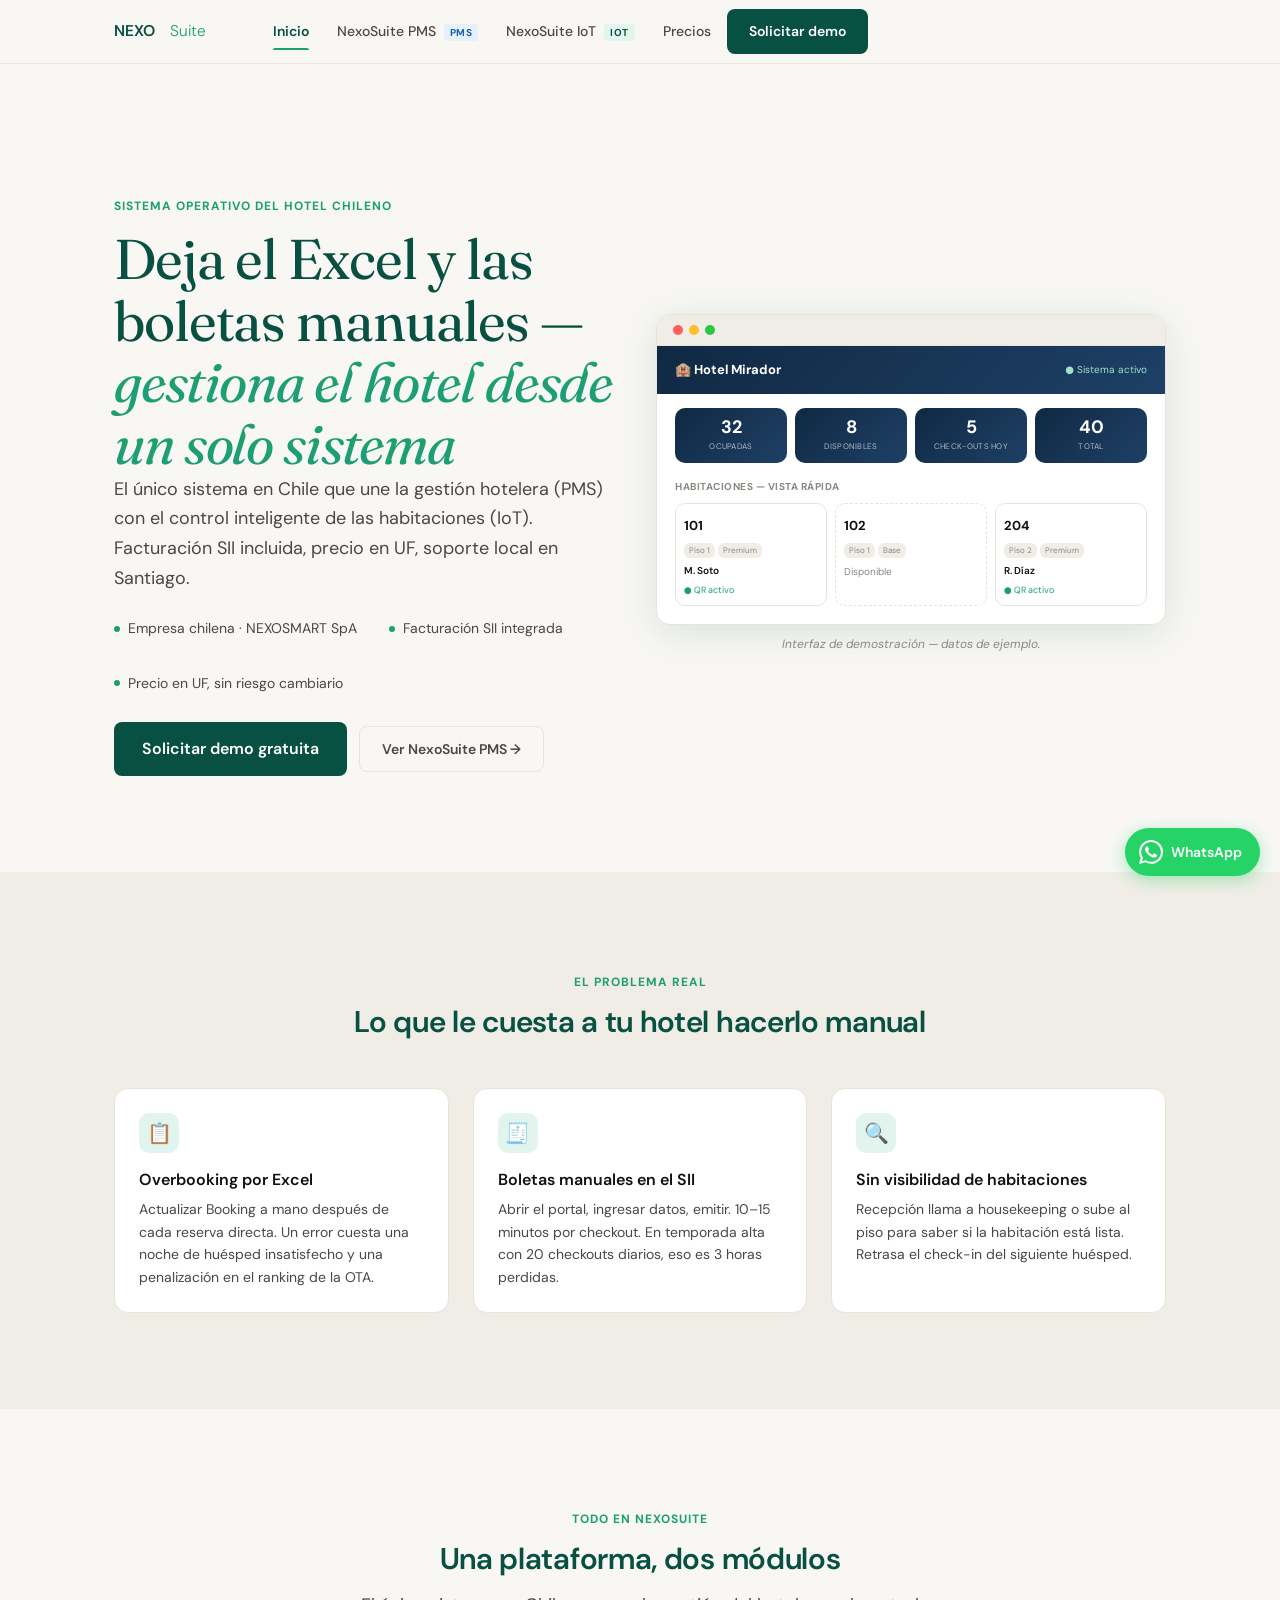
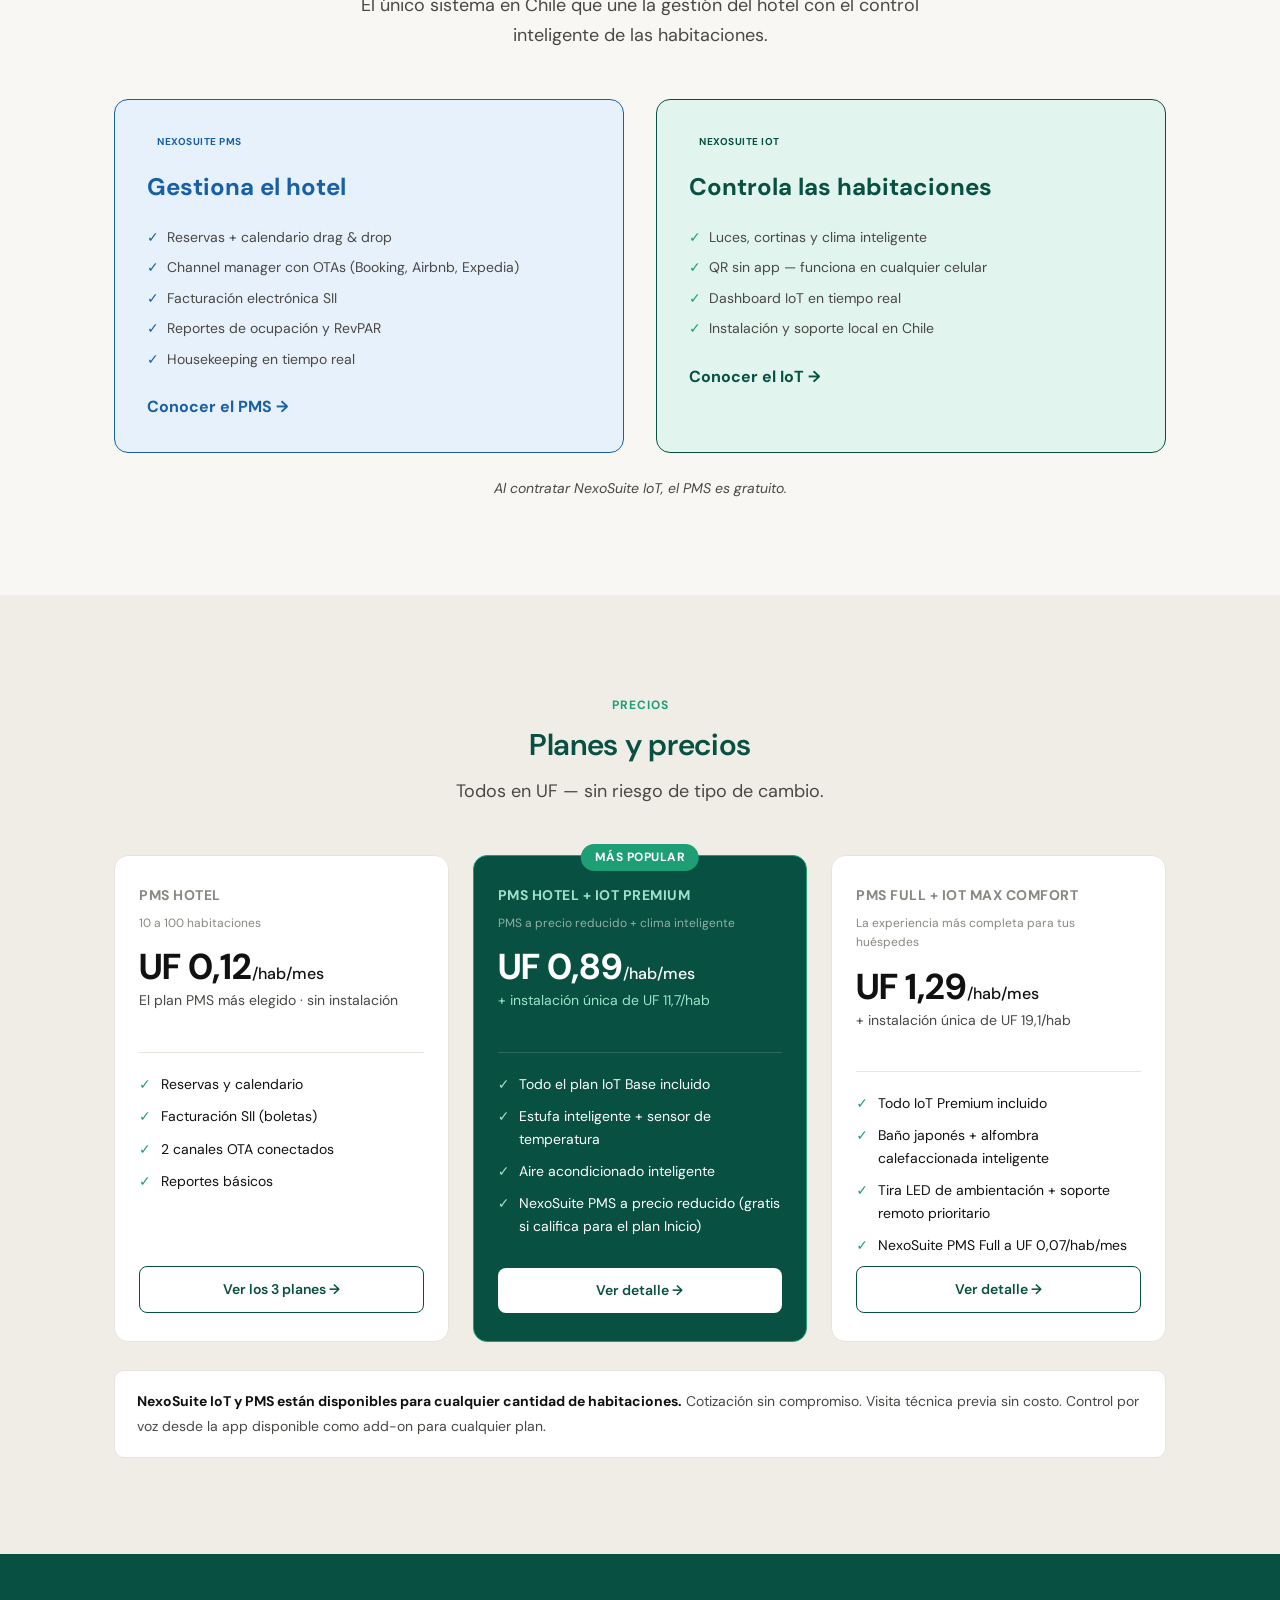
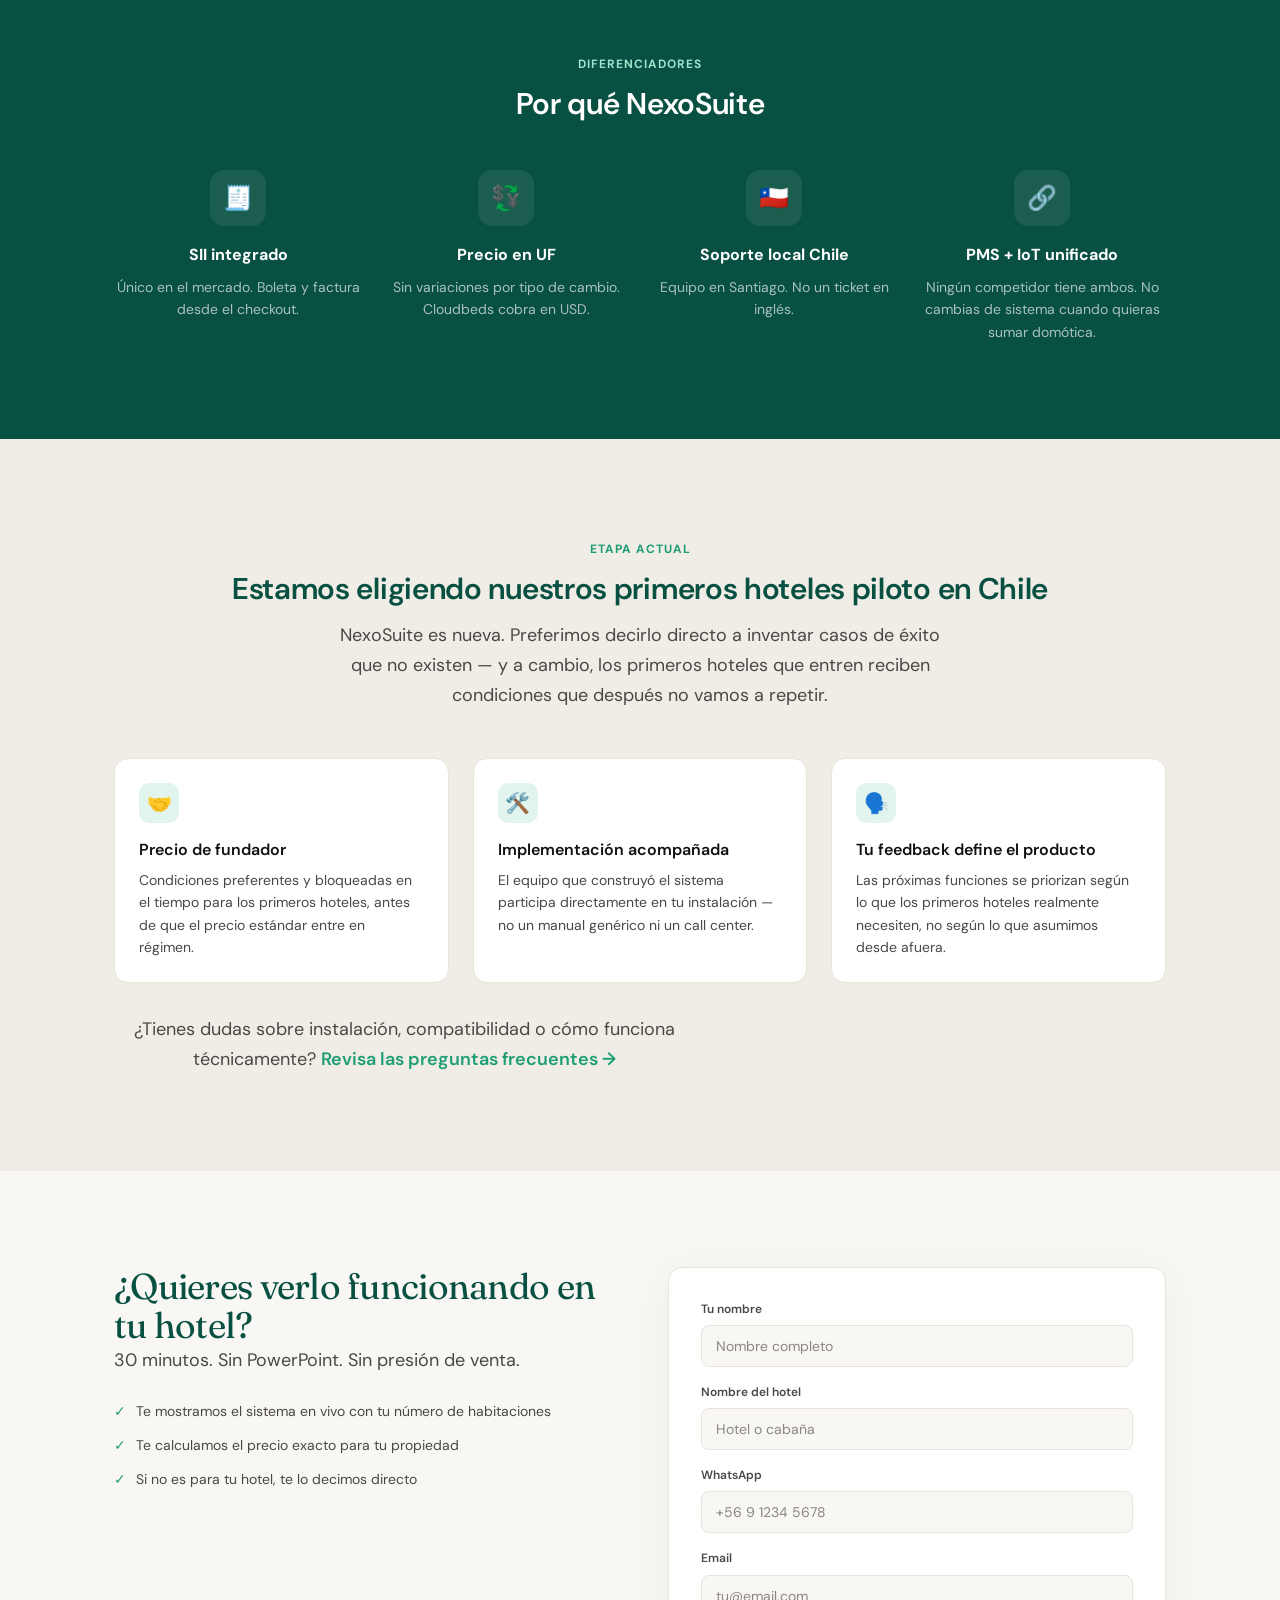
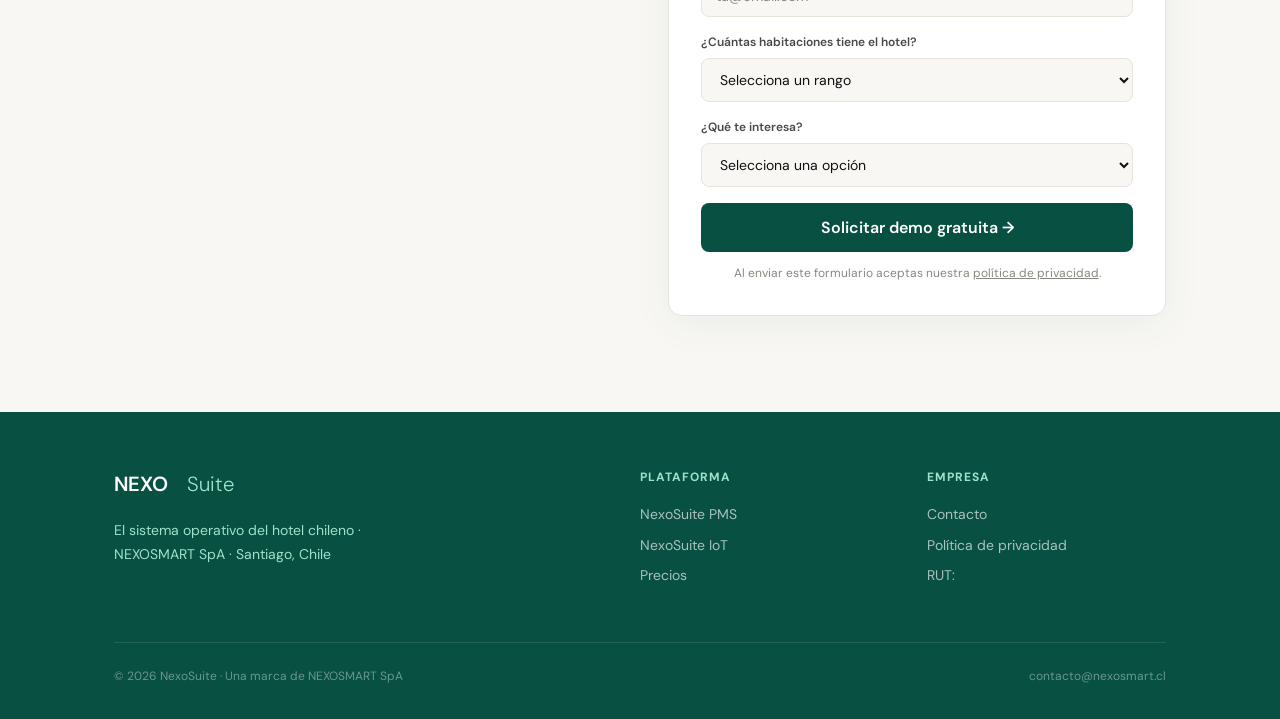
==== index.html @ d399fb09 "Quitar explicación duplicada de modelos de cobro y subir el tope de la oferta El bloque "¿Por qué do" ====
<!DOCTYPE html>
<html lang="es">
<head>
<meta charset="UTF-8">
<meta name="viewport" content="width=device-width, initial-scale=1.0">
<title>NexoSuite — PMS y Domótica Hotelera para Hoteles en Chile</title>
<meta name="description" content="Software de gestión hotelera (PMS) y domótica para habitaciones, en una sola plataforma. Facturación SII integrada, precio en UF, soporte local en Santiago. El primer sistema hotelero hecho en Chile.">
<meta name="robots" content="index, follow">
<meta name="language" content="es-CL">
<meta name="geo.region" content="CL-RM">
<meta name="geo.placename" content="Santiago, Chile">

<meta property="og:type" content="website">
<meta property="og:title" content="NexoSuite — El sistema operativo del hotel chileno">
<meta property="og:description" content="PMS + habitaciones inteligentes en una sola plataforma. Precio en UF, soporte local Chile, facturación SII incluida.">
<meta property="og:url" content="https://3dcommercecl.github.io/nexoiotlanding/">
<meta property="og:image" content="https://3dcommercecl.github.io/nexoiotlanding/assets/og-nexosuite.png">
<!-- COMPLETAR: crear assets/og-nexosuite.png (1200x630px) -->
<meta property="og:locale" content="es_CL">
<meta name="twitter:card" content="summary_large_image">
<meta name="twitter:title" content="NexoSuite — El sistema operativo del hotel chileno">
<meta name="twitter:description" content="PMS + habitaciones inteligentes en una sola plataforma para hoteles chilenos.">

<!-- COMPLETAR: el dominio nexosuite.cl aún no está registrado. Cuando se compre y configure el DNS,
     reemplazar 3dcommercecl.github.io/nexoiotlanding por nexosuite.cl en canonical/OG y crear el archivo CNAME. -->
<link rel="canonical" href="https://3dcommercecl.github.io/nexoiotlanding/">

<link rel="icon" type="image/png" href="assets/favicon-nexosuite.png">
<link rel="apple-touch-icon" href="assets/favicon-nexosuite.png">

<link rel="preconnect" href="https://fonts.googleapis.com">
<link rel="preconnect" href="https://fonts.gstatic.com" crossorigin>
<link href="https://fonts.googleapis.com/css2?family=DM+Sans:ital,opsz,wght@0,9..40,300;0,9..40,400;0,9..40,500;0,9..40,600;1,9..40,400&family=Fraunces:ital,opsz,wght@0,9..144,300;0,9..144,400;0,9..144,600;1,9..144,400&display=swap" rel="stylesheet">
<link rel="stylesheet" href="./styles/nexosuite.css">

<!-- Google Analytics 4 — COMPLETAR: reemplaza G-XXXXXXXXXX con tu Measurement ID -->
<!-- <script async src="https://www.googletagmanager.com/gtag/js?id=G-XXXXXXXXXX"></script>
<script>window.dataLayer=window.dataLayer||[];function gtag(){dataLayer.push(arguments)}gtag('js',new Date());gtag('config','G-XXXXXXXXXX');</script> -->

<script type="application/ld+json">
{
  "@context": "https://schema.org",
  "@graph": [
    {
      "@type": "Organization",
      "@id": "https://3dcommercecl.github.io/nexoiotlanding/#organization",
      "name": "NexoSuite",
      "legalName": "NEXOSMART SpA",
      "url": "https://3dcommercecl.github.io/nexoiotlanding",
      "logo": "https://3dcommercecl.github.io/nexoiotlanding/assets/favicon-nexosuite.png",
      "description": "Plataforma chilena que une gestión hotelera (PMS) con habitaciones inteligentes (IoT).",
      "address": { "@type": "PostalAddress", "addressLocality": "Santiago", "addressRegion": "RM", "addressCountry": "CL" },
      "contactPoint": { "@type": "ContactPoint", "contactType": "sales", "availableLanguage": "Spanish", "email": "contacto@nexosmart.cl" }
    },
    {
      "@type": "SoftwareApplication",
      "name": "NexoSuite",
      "applicationCategory": "BusinessApplication",
      "description": "PMS hotelero con facturación SII integrada + habitaciones inteligentes para hoteles en Chile.",
      "offers": [
        {"@type":"Offer","name":"NexoSuite PMS Inicio, cualquier cantidad de habitaciones (mensual + comisión)","price":"0.89","priceCurrency":"CLF"},
        {"@type":"Offer","name":"NexoSuite PMS Hotel, 10-100 hab (por habitación/mes)","price":"0.12","priceCurrency":"CLF"},
        {"@type":"Offer","name":"NexoSuite PMS Full, 100+ hab (por habitación/mes)","price":"0.09","priceCurrency":"CLF"},
        {"@type":"Offer","name":"PMS + IoT Base (instalación)","price":"9.3","priceCurrency":"CLF"},
        {"@type":"Offer","name":"PMS + IoT Premium (instalación)","price":"11.7","priceCurrency":"CLF"},
        {"@type":"Offer","name":"PMS + IoT Max Comfort (instalación)","price":"19.1","priceCurrency":"CLF"}
      ]
    }
  ]
}
</script>
</head>
<body>

<!-- NAVBAR -->
<nav class="nav" id="nav">
  <div class="nav-inner">
    <a href="index.html" class="nav-logo">
      <svg viewBox="0 0 178 40" xmlns="http://www.w3.org/2000/svg" role="img" aria-label="NexoSuite">
        <text y="29" font-family="'DM Sans', system-ui, sans-serif" font-weight="600" font-size="26" fill="#085041">NEXO</text>
        <text x="93" y="29" font-family="'DM Sans', system-ui, sans-serif" font-weight="300" font-size="26" fill="#1D9E75">Suite</text>
      </svg>
    </a>
    <div class="nav-links" id="nav-links">
      <a href="index.html" class="nav-link" data-page="index.html">Inicio</a>
      <a href="pms.html" class="nav-link" data-page="pms.html">NexoSuite PMS <span class="nav-module-badge badge-pms">PMS</span></a>
      <a href="iot.html" class="nav-link" data-page="iot.html">NexoSuite IoT <span class="nav-module-badge badge-iot">IoT</span></a>
      <a href="#precios" class="nav-link">Precios</a>
      <a href="#contacto" class="btn nav-cta">Solicitar demo</a>
    </div>
    <button class="nav-hamburger" id="ham" aria-label="Menú" aria-expanded="false">☰</button>
  </div>
</nav>

<!-- HERO -->
<section class="section" style="padding-top:calc(var(--nav-h) + 64px)">
  <div class="container">
    <div class="grid-2">
      <div class="reveal">
        <span class="eyebrow">Sistema operativo del hotel chileno</span>
        <h1 class="hero-headline">Deja el Excel y las boletas manuales — <em>gestiona el hotel desde un solo sistema</em></h1>
        <p class="lead">El único sistema en Chile que une la gestión hotelera (PMS) con el control inteligente de las habitaciones (IoT). Facturación SII incluida, precio en UF, soporte local en Santiago.</p>
        <div class="trust-bar" style="margin-top:24px">
          <span class="trust-item"><span class="trust-dot"></span> Empresa chilena · NEXOSMART SpA</span>
          <span class="trust-item"><span class="trust-dot"></span> Facturación SII integrada</span>
          <span class="trust-item"><span class="trust-dot"></span> Precio en UF, sin riesgo cambiario</span>
        </div>
        <div class="btn-group">
          <a href="#contacto" class="btn btn-primary btn-lg">Solicitar demo gratuita</a>
          <a href="pms.html" class="btn btn-ghost">Ver NexoSuite PMS →</a>
        </div>
      </div>
      <div class="reveal reveal-delay-2">
        <div class="ui-mockup">
          <div class="ui-mockup-bar">
            <div class="ui-dot ui-dot-r"></div><div class="ui-dot ui-dot-y"></div><div class="ui-dot ui-dot-g"></div>
          </div>
          <div class="ui-mockup-body" style="padding:0">
            <div class="mock-d2-topbar">
              <span class="mock-d2-hotel">🏨 Hotel Mirador</span>
              <span class="mock-d2-status">● Sistema activo</span>
            </div>
            <div class="mock-d2-kpis">
              <div class="mock-d2-kpi"><b>32</b><span>Ocupadas</span></div>
              <div class="mock-d2-kpi"><b>8</b><span>Disponibles</span></div>
              <div class="mock-d2-kpi"><b>5</b><span>Check-outs hoy</span></div>
              <div class="mock-d2-kpi"><b>40</b><span>Total</span></div>
            </div>
            <div class="mock-d2-section-title">Habitaciones — vista rápida</div>
            <div class="mock-d2-rooms">
              <div class="mock-d2-room">
                <div class="mock-d2-room-top"><span class="mock-d2-room-num">101</span></div>
                <div class="mock-d2-room-tags"><span>Piso 1</span><span>Premium</span></div>
                <div class="mock-d2-room-guest">M. Soto</div>
                <div class="mock-d2-room-qr">● QR activo</div>
              </div>
              <div class="mock-d2-room free">
                <div class="mock-d2-room-top"><span class="mock-d2-room-num">102</span></div>
                <div class="mock-d2-room-tags"><span>Piso 1</span><span>Base</span></div>
                <div class="mock-d2-room-empty">Disponible</div>
              </div>
              <div class="mock-d2-room">
                <div class="mock-d2-room-top"><span class="mock-d2-room-num">204</span></div>
                <div class="mock-d2-room-tags"><span>Piso 2</span><span>Premium</span></div>
                <div class="mock-d2-room-guest">R. Díaz</div>
                <div class="mock-d2-room-qr">● QR activo</div>
              </div>
            </div>
          </div>
        </div>
        <p class="mock-disclaimer">Interfaz de demostración — datos de ejemplo.</p>
      </div>
    </div>
  </div>
</section>

<!-- EL PROBLEMA QUE RESOLVEMOS -->
<section class="section section-surface">
  <div class="container">
    <div class="section-head text-center reveal">
      <span class="eyebrow">El problema real</span>
      <h2 class="section-headline">Lo que le cuesta a tu hotel hacerlo manual</h2>
    </div>
    <div class="grid-3">
      <div class="card reveal">
        <div class="card-icon">📋</div>
        <div class="card-title">Overbooking por Excel</div>
        <div class="card-body">Actualizar Booking a mano después de cada reserva directa. Un error cuesta una noche de huésped insatisfecho y una penalización en el ranking de la OTA.</div>
      </div>
      <div class="card reveal reveal-delay-1">
        <div class="card-icon">🧾</div>
        <div class="card-title">Boletas manuales en el SII</div>
        <div class="card-body">Abrir el portal, ingresar datos, emitir. 10–15 minutos por checkout. En temporada alta con 20 checkouts diarios, eso es 3 horas perdidas.</div>
      </div>
      <div class="card reveal reveal-delay-2">
        <div class="card-icon">🔍</div>
        <div class="card-title">Sin visibilidad de habitaciones</div>
        <div class="card-body">Recepción llama a housekeeping o sube al piso para saber si la habitación está lista. Retrasa el check-in del siguiente huésped.</div>
      </div>
    </div>
  </div>
</section>

<!-- UNA PLATAFORMA, DOS MÓDULOS -->
<section class="section">
  <div class="container">
    <div class="section-head text-center reveal">
      <span class="eyebrow">Todo en NexoSuite</span>
      <h2 class="section-headline">Una plataforma, dos módulos</h2>
      <p class="lead mx-auto">El único sistema en Chile que une la gestión del hotel con el control inteligente de las habitaciones.</p>
    </div>
    <div class="grid-2" style="align-items:stretch">
      <div class="module-card pms reveal">
        <span class="nav-module-badge badge-pms" style="align-self:flex-start">NexoSuite PMS</span>
        <div class="module-card-title">Gestiona el hotel</div>
        <div class="module-card-features">
          <div class="module-card-feature">Reservas + calendario drag &amp; drop</div>
          <div class="module-card-feature">Channel manager con OTAs (Booking, Airbnb, Expedia)</div>
          <div class="module-card-feature">Facturación electrónica SII</div>
          <div class="module-card-feature">Reportes de ocupación y RevPAR</div>
          <div class="module-card-feature">Housekeeping en tiempo real</div>
        </div>
        <a href="pms.html" class="module-card-cta">Conocer el PMS →</a>
      </div>
      <div class="module-card iot reveal reveal-delay-2">
        <span class="nav-module-badge badge-iot" style="align-self:flex-start">NexoSuite IoT</span>
        <div class="module-card-title">Controla las habitaciones</div>
        <div class="module-card-features">
          <div class="module-card-feature">Luces, cortinas y clima inteligente</div>
          <div class="module-card-feature">QR sin app — funciona en cualquier celular</div>
          <div class="module-card-feature">Dashboard IoT en tiempo real</div>
          <div class="module-card-feature">Instalación y soporte local en Chile</div>
        </div>
        <a href="iot.html" class="module-card-cta">Conocer el IoT →</a>
      </div>
    </div>
    <p class="module-note">Al contratar NexoSuite IoT, el PMS es gratuito.</p>
  </div>
</section>

<!-- PRECIOS RESUMEN -->
<section class="section section-surface" id="precios">
  <div class="container">
    <div class="section-head text-center reveal">
      <span class="eyebrow">Precios</span>
      <h2 class="section-headline">Planes y precios</h2>
      <p class="lead mx-auto">Todos en UF — sin riesgo de tipo de cambio.</p>
    </div>
    <div class="grid-3">
      <div class="plan-card reveal">
        <div class="plan-name">PMS Hotel</div>
        <div class="plan-sub">10 a 100 habitaciones</div>
        <div class="plan-price">UF 0,12<span style="font-size:var(--text-base);font-weight:500">/hab/mes</span></div>
        <div class="plan-price-unit">El plan PMS más elegido · sin instalación</div>
        <div class="plan-divider"></div>
        <div class="plan-feature"><span class="plan-check">✓</span> Reservas y calendario</div>
        <div class="plan-feature"><span class="plan-check">✓</span> Facturación SII (boletas)</div>
        <div class="plan-feature"><span class="plan-check">✓</span> 2 canales OTA conectados</div>
        <div class="plan-feature"><span class="plan-check">✓</span> Reportes básicos</div>
        <a href="pms.html#precios" class="btn btn-secondary btn-block" style="margin-top:auto">Ver los 3 planes →</a>
      </div>
      <div class="plan-card featured reveal reveal-delay-1">
        <div class="plan-badge">Más popular</div>
        <div class="plan-name on-dark">PMS Hotel + IoT Premium</div>
        <div class="plan-sub on-dark">PMS a precio reducido + clima inteligente</div>
        <div class="plan-price">UF 0,89<span style="font-size:var(--text-base);font-weight:500">/hab/mes</span></div>
        <div class="plan-price-unit on-dark">+ instalación única de UF 11,7/hab</div>
        <div class="plan-divider on-dark"></div>
        <div class="plan-feature"><span class="plan-check on-dark">✓</span> Todo el plan IoT Base incluido</div>
        <div class="plan-feature"><span class="plan-check on-dark">✓</span> Estufa inteligente + sensor de temperatura</div>
        <div class="plan-feature"><span class="plan-check on-dark">✓</span> Aire acondicionado inteligente</div>
        <div class="plan-feature"><span class="plan-check on-dark">✓</span> NexoSuite PMS a precio reducido (gratis si califica para el plan Inicio)</div>
        <a href="iot.html#precios" class="btn btn-block" style="margin-top:auto;background:var(--c-white);color:var(--c-teal-dark)">Ver detalle →</a>
      </div>
      <div class="plan-card reveal reveal-delay-2">
        <div class="plan-name">PMS Full + IoT Max Comfort</div>
        <div class="plan-sub">La experiencia más completa para tus huéspedes</div>
        <div class="plan-price">UF 1,29<span style="font-size:var(--text-base);font-weight:500">/hab/mes</span></div>
        <div class="plan-price-unit">+ instalación única de UF 19,1/hab</div>
        <div class="plan-divider"></div>
        <div class="plan-feature"><span class="plan-check">✓</span> Todo IoT Premium incluido</div>
        <div class="plan-feature"><span class="plan-check">✓</span> Baño japonés + alfombra calefaccionada inteligente</div>
        <div class="plan-feature"><span class="plan-check">✓</span> Tira LED de ambientación + soporte remoto prioritario</div>
        <div class="plan-feature"><span class="plan-check">✓</span> NexoSuite PMS Full a UF 0,07/hab/mes</div>
        <a href="iot.html#precios" class="btn btn-secondary btn-block" style="margin-top:auto">Ver detalle →</a>
      </div>
    </div>
    <div class="plan-disclaimer reveal">
      <strong>NexoSuite IoT y PMS están disponibles para cualquier cantidad de habitaciones.</strong> Cotización sin compromiso. Visita técnica previa sin costo. Control por voz desde la app disponible como add-on para cualquier plan.
    </div>
  </div>
</section>

<!-- POR QUÉ NEXOSUITE -->
<section class="section section-dark">
  <div class="container">
    <div class="section-head text-center reveal">
      <span class="eyebrow on-dark">Diferenciadores</span>
      <h2 class="section-headline on-dark">Por qué NexoSuite</h2>
    </div>
    <div class="diff-grid">
      <div class="diff-item reveal">
        <div class="diff-icon">🧾</div>
        <h3>SII integrado</h3>
        <p>Único en el mercado. Boleta y factura desde el checkout.</p>
      </div>
      <div class="diff-item reveal reveal-delay-1">
        <div class="diff-icon">💱</div>
        <h3>Precio en UF</h3>
        <p>Sin variaciones por tipo de cambio. Cloudbeds cobra en USD.</p>
      </div>
      <div class="diff-item reveal reveal-delay-2">
        <div class="diff-icon">🇨🇱</div>
        <h3>Soporte local Chile</h3>
        <p>Equipo en Santiago. No un ticket en inglés.</p>
      </div>
      <div class="diff-item reveal reveal-delay-3">
        <div class="diff-icon">🔗</div>
        <h3>PMS + IoT unificado</h3>
        <p>Ningún competidor tiene ambos. No cambias de sistema cuando quieras sumar domótica.</p>
      </div>
    </div>
  </div>
</section>

<!-- HOTELES PILOTO (prueba social honesta — sin clientes que mostrar todavía) -->
<section class="section section-surface">
  <div class="container">
    <div class="section-head text-center reveal">
      <span class="eyebrow">Etapa actual</span>
      <h2 class="section-headline">Estamos eligiendo nuestros primeros hoteles piloto en Chile</h2>
      <p class="lead mx-auto">NexoSuite es nueva. Preferimos decirlo directo a inventar casos de éxito que no existen — y a cambio, los primeros hoteles que entren reciben condiciones que después no vamos a repetir.</p>
    </div>
    <div class="grid-3">
      <div class="card reveal">
        <div class="card-icon">🤝</div>
        <div class="card-title">Precio de fundador</div>
        <div class="card-body">Condiciones preferentes y bloqueadas en el tiempo para los primeros hoteles, antes de que el precio estándar entre en régimen.</div>
      </div>
      <div class="card reveal reveal-delay-1">
        <div class="card-icon">🛠️</div>
        <div class="card-title">Implementación acompañada</div>
        <div class="card-body">El equipo que construyó el sistema participa directamente en tu instalación — no un manual genérico ni un call center.</div>
      </div>
      <div class="card reveal reveal-delay-2">
        <div class="card-icon">🗣️</div>
        <div class="card-title">Tu feedback define el producto</div>
        <div class="card-body">Las próximas funciones se priorizan según lo que los primeros hoteles realmente necesiten, no según lo que asumimos desde afuera.</div>
      </div>
    </div>
    <div class="text-center reveal" style="margin-top:32px">
      <p class="lead" style="margin-bottom:0">¿Tienes dudas sobre instalación, compatibilidad o cómo funciona técnicamente? <a href="iot.html#faq" style="color:var(--c-teal);font-weight:600">Revisa las preguntas frecuentes →</a></p>
    </div>
  </div>
</section>

<!-- CTA + FORMULARIO -->
<section class="section" id="contacto">
  <div class="container">
    <div class="contact-grid">
      <div class="reveal">
        <h2 class="hero-headline" style="font-size:var(--text-4xl)">¿Quieres verlo funcionando en tu hotel?</h2>
        <p class="lead">30 minutos. Sin PowerPoint. Sin presión de venta.</p>
        <div class="contact-perks">
          <div class="contact-perk">Te mostramos el sistema en vivo con tu número de habitaciones</div>
          <div class="contact-perk">Te calculamos el precio exacto para tu propiedad</div>
          <div class="contact-perk">Si no es para tu hotel, te lo decimos directo</div>
        </div>
      </div>
      <div class="reveal reveal-delay-2">
        <div class="form-box">
          <form id="contact-form">
            <div class="form-field">
              <label for="f-nombre">Tu nombre</label>
              <input type="text" id="f-nombre" name="nombre" placeholder="Nombre completo" required>
            </div>
            <div class="form-field">
              <label for="f-hotel">Nombre del hotel</label>
              <input type="text" id="f-hotel" name="hotel" placeholder="Hotel o cabaña" required>
            </div>
            <div class="form-field">
              <label for="f-tel">WhatsApp</label>
              <input type="tel" id="f-tel" name="telefono" placeholder="+56 9 1234 5678" required>
            </div>
            <div class="form-field">
              <label for="f-email">Email</label>
              <input type="email" id="f-email" name="email" placeholder="tu@email.com" required>
            </div>
            <div class="form-field">
              <label for="f-habs">¿Cuántas habitaciones tiene el hotel?</label>
              <select id="f-habs" name="habitaciones" required>
                <option value="">Selecciona un rango</option>
                <option value="10-20">10–20 habitaciones</option>
                <option value="21-40">21–40 habitaciones</option>
                <option value="41-80">41–80 habitaciones</option>
                <option value="80+">Más de 80</option>
              </select>
            </div>
            <div class="form-field">
              <label for="f-interes">¿Qué te interesa?</label>
              <select id="f-interes" name="interes" required>
                <option value="">Selecciona una opción</option>
                <option value="pms">Solo PMS (gestión)</option>
                <option value="iot">Solo IoT (habitaciones inteligentes)</option>
                <option value="ambos">PMS + IoT completo</option>
                <option value="info">Todavía explorando</option>
              </select>
            </div>
            <button type="submit" class="btn btn-primary btn-lg btn-block">Solicitar demo gratuita →</button>
            <p style="font-size:var(--text-xs);color:var(--c-text-3);text-align:center;margin-top:12px">Al enviar este formulario aceptas nuestra <a href="politica-privacidad.html" style="color:inherit;text-decoration:underline">política de privacidad</a>.</p>
          </form>
          <div class="form-ok" id="form-ok">
            <div class="form-ok-icon">✅</div>
            <h3>¡Mensaje enviado!</h3>
            <p>Nos pondremos en contacto dentro de las próximas 24 horas hábiles para coordinar la demo.</p>
          </div>
        </div>
      </div>
    </div>
  </div>
</section>

<!-- FOOTER -->
<footer class="footer">
  <div class="container">
    <div class="footer-grid">
      <div>
        <div class="footer-brand-logo">
          <svg viewBox="0 0 178 40" width="140" xmlns="http://www.w3.org/2000/svg" role="img" aria-label="NexoSuite">
            <text y="29" font-family="'DM Sans', system-ui, sans-serif" font-weight="600" font-size="26" fill="#FFFFFF">NEXO</text>
            <text x="93" y="29" font-family="'DM Sans', system-ui, sans-serif" font-weight="300" font-size="26" fill="#9FE1CB">Suite</text>
          </svg>
        </div>
        <p class="footer-brand">El sistema operativo del hotel chileno · NEXOSMART SpA · Santiago, Chile</p>
      </div>
      <div>
        <div class="footer-col-title">Plataforma</div>
        <a href="pms.html" class="footer-link">NexoSuite PMS</a>
        <a href="iot.html" class="footer-link">NexoSuite IoT</a>
        <a href="index.html#precios" class="footer-link">Precios</a>
      </div>
      <div>
        <div class="footer-col-title">Empresa</div>
        <a href="index.html#contacto" class="footer-link">Contacto</a>
        <a href="politica-privacidad.html" class="footer-link">Política de privacidad</a>
        <!-- COMPLETAR: RUT NEXOSMART SpA -->
        <span class="footer-link" style="margin-bottom:0">RUT: <!-- COMPLETAR: XX.XXX.XXX-X --></span>
      </div>
    </div>
    <div class="footer-bottom">
      <p>© 2026 NexoSuite · Una marca de NEXOSMART SpA</p>
      <a href="mailto:contacto@nexosmart.cl">contacto@nexosmart.cl</a>
    </div>
  </div>
</footer>

<!-- WHATSAPP FAB — COMPLETAR: reemplazar XXXXXXXXX con el número real (sin el +) -->
<a href="https://wa.me/56XXXXXXXXX?text=Hola%2C%20me%20interesa%20conocer%20m%C3%A1s%20sobre%20NexoSuite" class="wa-fab" target="_blank" rel="noopener" aria-label="Escríbenos por WhatsApp">
  <svg xmlns="http://www.w3.org/2000/svg" viewBox="0 0 24 24" fill="currentColor" width="24" height="24">
    <path d="M17.472 14.382c-.297-.149-1.758-.867-2.03-.967-.273-.099-.471-.148-.67.15-.197.297-.767.966-.94 1.164-.173.199-.347.223-.644.075-.297-.15-1.255-.463-2.39-1.475-.883-.788-1.48-1.761-1.653-2.059-.173-.297-.018-.458.13-.606.134-.133.298-.347.446-.52.149-.174.198-.298.298-.497.099-.198.05-.371-.025-.52-.075-.149-.669-1.612-.916-2.207-.242-.579-.487-.5-.669-.51-.173-.008-.371-.01-.57-.01-.198 0-.52.074-.792.372-.272.297-1.04 1.016-1.04 2.479 0 1.462 1.065 2.875 1.213 3.074.149.198 2.096 3.2 5.077 4.487.709.306 1.262.489 1.694.625.712.227 1.36.195 1.871.118.571-.085 1.758-.719 2.006-1.413.248-.694.248-1.289.173-1.413-.074-.124-.272-.198-.57-.347m-5.421 7.403h-.004a9.87 9.87 0 01-5.031-1.378l-.361-.214-3.741.982.998-3.648-.235-.374a9.86 9.86 0 01-1.51-5.26c.001-5.45 4.436-9.884 9.888-9.884 2.64 0 5.122 1.03 6.988 2.898a9.825 9.825 0 012.893 6.994c-.003 5.45-4.437 9.884-9.885 9.884m8.413-18.297A11.815 11.815 0 0012.05 0C5.495 0 .16 5.335.157 11.892c0 2.096.547 4.142 1.588 5.945L.057 24l6.305-1.654a11.882 11.882 0 005.683 1.448h.005c6.554 0 11.89-5.335 11.893-11.893a11.821 11.821 0 00-3.48-8.413z"/>
  </svg>
  <span class="wa-fab-label">WhatsApp</span>
</a>

<script>
  const ham = document.getElementById('ham');
  const links = document.getElementById('nav-links');
  if (ham && links) ham.addEventListener('click', () => {
    const open = links.classList.toggle('open');
    ham.setAttribute('aria-expanded', open);
  });

  document.querySelectorAll('.faq-btn').forEach(btn => {
    btn.addEventListener('click', () => {
      const open = btn.getAttribute('aria-expanded') === 'true';
      document.querySelectorAll('.faq-btn').forEach(b => {
        b.setAttribute('aria-expanded', 'false');
        b.nextElementSibling.hidden = true;
      });
      if (!open) {
        btn.setAttribute('aria-expanded', 'true');
        btn.nextElementSibling.hidden = false;
      }
    });
  });

  const page = location.pathname.split('/').pop() || 'index.html';
  document.querySelectorAll('.nav-link[data-page]').forEach(link => {
    if (link.dataset.page === page) link.classList.add('active');
  });

  const observer = new IntersectionObserver(entries => {
    entries.forEach(e => { if (e.isIntersecting) e.target.classList.add('visible'); });
  }, { threshold: 0.1, rootMargin: '0px 0px -40px 0px' });
  document.querySelectorAll('.reveal').forEach(el => observer.observe(el));
  setTimeout(() => document.querySelectorAll('.reveal').forEach(el => {
    if (el.getBoundingClientRect().top < window.innerHeight) el.classList.add('visible');
  }), 80);

  document.querySelectorAll('a[href^="#"]').forEach(a => {
    a.addEventListener('click', e => {
      const href = a.getAttribute('href');
      const t = document.querySelector(href);
      if (!t) return;
      e.preventDefault();
      window.scrollTo({ top: t.getBoundingClientRect().top + window.scrollY - 76, behavior: 'smooth' });
      links?.classList.remove('open');
    });
  });

  // Formulario — COMPLETAR: reemplazar por action="https://formspree.io/f/XXXXX" real
  document.getElementById('contact-form').addEventListener('submit', e => {
    e.preventDefault();
    document.getElementById('contact-form').style.display = 'none';
    document.getElementById('form-ok').style.display = 'block';
  });
</script>
</body>
</html>
---- styles/nexosuite.css ----
/* ─────────────────────────────────────────────────────────────────────────
   NexoSuite — sistema de diseño compartido (index.html, pms.html, iot.html)
   ───────────────────────────────────────────────────────────────────────── */

:root {
  /* Paleta NexoSuite */
  --c-bg:          #F8F7F4;
  --c-surface:     #F0EDE6;
  --c-surface-2:   #E8E4DB;
  --c-teal-dark:   #085041;
  --c-teal:        #1D9E75;
  --c-teal-light:  #E1F5EE;
  --c-teal-mid:    #9FE1CB;
  --c-text:        #111111;
  --c-text-2:      #4A4845;
  --c-text-3:      #8A8780;
  --c-white:       #FFFFFF;
  --c-amber:       #FAEEDA;
  --c-amber-dark:  #633806;

  --c-pms:         #185FA5;
  --c-pms-light:   #E6F1FB;

  --c-iot:         #085041;
  --c-iot-light:   #E1F5EE;

  --font-display:  'Fraunces', Georgia, serif;
  --font-body:     'DM Sans', system-ui, sans-serif;

  --text-xs:   0.75rem;
  --text-sm:   0.875rem;
  --text-base: 1rem;
  --text-lg:   1.125rem;
  --text-xl:   1.25rem;
  --text-2xl:  1.5rem;
  --text-3xl:  1.875rem;
  --text-4xl:  2.25rem;
  --text-5xl:  3rem;

  --max-w:     1100px;
  --nav-h:     64px;
  --radius:    8px;
  --radius-lg: 14px;

  --section-py: 96px;
  --section-py-sm: 64px;
}

/* ── RESET Y BASE ── */
*, *::before, *::after { box-sizing: border-box; margin: 0; padding: 0; }
html { scroll-behavior: smooth; font-size: 16px; }
body {
  font-family: var(--font-body);
  background: var(--c-bg);
  color: var(--c-text);
  line-height: 1.6;
  -webkit-font-smoothing: antialiased;
  padding-top: var(--nav-h);
}
img { display: block; max-width: 100%; }
a { color: inherit; text-decoration: none; }
ul { list-style: none; }
:focus-visible { outline: 2px solid var(--c-teal); outline-offset: 2px; }

/* ── NAVBAR ── */
.nav {
  position: fixed; top: 0; left: 0; right: 0; z-index: 100;
  height: var(--nav-h);
  background: var(--c-bg);
  border-bottom: 1px solid var(--c-surface-2);
  display: flex; align-items: center;
}
.nav-inner {
  max-width: var(--max-w);
  width: 100%; margin: 0 auto;
  padding: 0 24px;
  display: flex; align-items: center; gap: 40px;
}
.nav-logo { flex-shrink: 0; display: flex; align-items: center; }
.nav-logo svg { height: 24px; width: auto; display: block; }
.nav-links { display: flex; align-items: center; gap: 4px; }
.nav-link {
  font-size: var(--text-sm); font-weight: 500;
  color: var(--c-text-2);
  padding: 6px 12px; border-radius: 6px;
  transition: color 0.15s, background 0.15s;
  position: relative;
}
.nav-link:hover { color: var(--c-text); background: var(--c-surface); }
.nav-link.active {
  color: var(--c-teal-dark);
  font-weight: 600;
}
.nav-link.active::after {
  content: '';
  position: absolute; bottom: -1px; left: 12px; right: 12px;
  height: 2px; background: var(--c-teal);
  border-radius: 2px 2px 0 0;
}
.nav-cta {
  margin-left: auto;
  background: var(--c-teal-dark); color: var(--c-white);
  font-size: var(--text-sm); font-weight: 600;
  padding: 9px 20px; border-radius: var(--radius);
  transition: background 0.15s, transform 0.1s;
  cursor: pointer; border: none;
  white-space: nowrap;
}
.nav-cta:hover { background: var(--c-teal); }
.nav-cta:active { transform: scale(0.98); }

.nav-module-badge {
  font-size: 10px; font-weight: 700; letter-spacing: 0.5px;
  padding: 2px 6px; border-radius: 4px;
  vertical-align: middle; margin-left: 4px;
  text-transform: uppercase;
}
.badge-pms { background: var(--c-pms-light); color: var(--c-pms); }
.badge-iot { background: var(--c-iot-light); color: var(--c-iot); }

.nav-hamburger {
  display: none; margin-left: auto;
  background: none; border: none; cursor: pointer;
  padding: 8px; color: var(--c-text); font-size: 22px;
}

@media (max-width: 768px) {
  .nav-links {
    display: none;
  }
  .nav-hamburger { display: flex; }
  .nav-links.open {
    display: flex; flex-direction: column; gap: 2px;
    position: absolute; top: var(--nav-h); left: 0; right: 0;
    background: var(--c-bg); border-bottom: 1px solid var(--c-surface-2);
    padding: 16px 24px;
  }
  .nav-links.open .nav-cta { margin-left: 0; margin-top: 8px; text-align: center; }
}

/* ── CONTAINER Y LAYOUT ── */
.container { max-width: var(--max-w); margin: 0 auto; padding: 0 24px; }
.section { padding: var(--section-py) 0; }
.section-sm { padding: var(--section-py-sm) 0; }
.section-dark { background: var(--c-teal-dark); }
.section-surface { background: var(--c-surface); }

.grid-2 { display: grid; grid-template-columns: 1fr 1fr; gap: 32px; align-items: center; }
.grid-3 { display: grid; grid-template-columns: repeat(3, 1fr); gap: 24px; }
.grid-4 { display: grid; grid-template-columns: repeat(4, 1fr); gap: 20px; }

.text-center { text-align: center; }
.mx-auto { margin-left: auto; margin-right: auto; }

/* ── COMPONENTES DE TEXTO ── */
.eyebrow {
  display: inline-block;
  font-size: var(--text-xs); font-weight: 700; letter-spacing: 1px;
  text-transform: uppercase;
  color: var(--c-teal); margin-bottom: 12px;
}
.eyebrow-pms { color: var(--c-pms); }
.eyebrow.on-dark { color: var(--c-teal-mid); }

.hero-headline {
  font-family: var(--font-display);
  font-size: clamp(2.5rem, 5vw, 3.5rem);
  font-weight: 400;
  line-height: 1.1;
  color: var(--c-teal-dark);
  letter-spacing: -0.02em;
}
.hero-headline em {
  font-style: italic;
  color: var(--c-teal);
}
.hero-headline.on-dark { color: var(--c-white); }
.hero-headline.on-dark em { color: var(--c-teal-mid); }

.section-headline {
  font-size: var(--text-3xl); font-weight: 600;
  line-height: 1.2; color: var(--c-teal-dark);
  letter-spacing: -0.01em;
  margin-bottom: 14px;
}
.section-headline.on-dark { color: var(--c-white); }

.lead {
  font-size: var(--text-lg); color: var(--c-text-2);
  line-height: 1.65; max-width: 580px;
}
.lead.on-dark { color: var(--c-teal-mid); }
.lead.mx-auto { max-width: 620px; }

.section-head { margin-bottom: 48px; }

/* ── BOTONES ── */
.btn {
  display: inline-flex; align-items: center; gap: 8px;
  font-family: var(--font-body); font-size: var(--text-sm); font-weight: 600;
  padding: 11px 22px; border-radius: var(--radius);
  cursor: pointer; border: none; transition: all 0.15s;
  white-space: nowrap; text-decoration: none;
}
.btn-primary { background: var(--c-teal-dark); color: var(--c-white); }
.btn-primary:hover { background: var(--c-teal); }
.btn-secondary {
  background: transparent; color: var(--c-teal-dark);
  border: 1.5px solid var(--c-teal-dark);
}
.btn-secondary:hover { background: var(--c-teal-light); }
.btn-ghost {
  background: transparent; color: var(--c-text-2);
  border: 1.5px solid var(--c-surface-2);
}
.btn-ghost:hover { border-color: var(--c-text-2); color: var(--c-text); }
.btn-lg { padding: 14px 28px; font-size: var(--text-base); }
.btn-block { width: 100%; justify-content: center; }
.btn-group { display: flex; gap: 12px; flex-wrap: wrap; align-items: center; }

/* ── CARDS ── */
.card {
  background: var(--c-white);
  border: 1px solid var(--c-surface-2);
  border-radius: var(--radius-lg);
  padding: 24px;
  transition: box-shadow 0.2s, border-color 0.2s;
}
.card:hover {
  border-color: var(--c-teal-mid);
  box-shadow: 0 4px 20px rgba(8, 80, 65, 0.08);
}
.card-feature {
  background: var(--c-teal-light);
  border: none; border-radius: var(--radius-lg);
  padding: 24px;
}
.card-icon {
  width: 40px; height: 40px; border-radius: 10px;
  background: var(--c-teal-light);
  display: flex; align-items: center; justify-content: center;
  font-size: 20px; margin-bottom: 14px;
}
.card-icon.pms { background: var(--c-pms-light); }
.card-title { font-size: var(--text-base); font-weight: 600; margin-bottom: 6px; }
.card-body { font-size: var(--text-sm); color: var(--c-text-2); line-height: 1.6; }

/* ── TARJETAS DE MÓDULO (index — PMS / IoT) ── */
.module-card {
  border-radius: var(--radius-lg);
  padding: 32px;
  border: 1.5px solid;
  display: flex; flex-direction: column; gap: 16px;
}
.module-card.pms { background: var(--c-pms-light); border-color: var(--c-pms); }
.module-card.iot { background: var(--c-iot-light); border-color: var(--c-iot); }
.module-card-title { font-size: var(--text-2xl); font-weight: 700; color: var(--c-teal-dark); }
.module-card.pms .module-card-title { color: var(--c-pms); }
.module-card-features { display: flex; flex-direction: column; gap: 8px; margin: 4px 0 8px; }
.module-card-feature { display: flex; gap: 8px; align-items: flex-start; font-size: var(--text-sm); color: var(--c-text-2); }
.module-card-feature::before { content: '✓'; font-weight: 700; color: var(--c-teal); flex-shrink: 0; }
.module-card.pms .module-card-feature::before { color: var(--c-pms); }
.module-card-cta { font-weight: 700; color: var(--c-teal-dark); }
.module-card.pms .module-card-cta { color: var(--c-pms); }
.module-note {
  text-align: center; font-size: var(--text-sm); color: var(--c-text-2);
  margin-top: 24px; font-style: italic;
}

/* ── PLAN PRICING CARDS ── */
.plan-card {
  border: 1.5px solid var(--c-surface-2);
  border-radius: var(--radius-lg);
  padding: 28px 24px;
  background: var(--c-white);
  display: flex; flex-direction: column;
  position: relative;
}
.plan-card.featured {
  border-color: var(--c-teal);
  background: var(--c-teal-dark);
  color: var(--c-white);
  position: relative;
}
.plan-badge {
  position: absolute; top: -12px; left: 50%; transform: translateX(-50%);
  background: var(--c-teal); color: var(--c-white);
  font-size: var(--text-xs); font-weight: 700; letter-spacing: 0.5px;
  padding: 4px 14px; border-radius: 20px; text-transform: uppercase;
  white-space: nowrap;
}
.plan-name { font-size: var(--text-sm); font-weight: 700; text-transform: uppercase; letter-spacing: 0.5px; color: var(--c-text-3); margin-bottom: 8px; }
.plan-name.on-dark { color: var(--c-teal-mid); }
.plan-sub { font-size: var(--text-xs); color: var(--c-text-3); margin-bottom: 16px; }
.plan-sub.on-dark { color: rgba(255,255,255,.55); }
.plan-price { font-size: var(--text-4xl); font-weight: 700; line-height: 1; margin-bottom: 4px; }
.plan-price-unit { font-size: var(--text-sm); color: var(--c-text-2); margin-bottom: 20px; }
.plan-price-unit.on-dark { color: var(--c-teal-mid); }
.plan-divider { height: 1px; background: var(--c-surface-2); margin: 20px 0; }
.plan-divider.on-dark { background: rgba(255,255,255,0.15); }
.plan-feature {
  display: flex; gap: 10px; align-items: flex-start;
  font-size: var(--text-sm); margin-bottom: 10px;
}
.plan-check { color: var(--c-teal); flex-shrink: 0; font-weight: 700; }
.plan-check.on-dark { color: var(--c-teal-mid); }
.plan-disclaimer {
  background: var(--c-white); border: 1px solid var(--c-surface-2);
  border-radius: 10px; padding: 18px 22px; margin-top: 28px;
  font-size: var(--text-sm); color: var(--c-text-2); line-height: 1.8;
}
.plan-disclaimer strong { color: var(--c-text); }

/* ── MOCKUP DE UI (dashboard / app) ── */
.ui-mockup {
  background: var(--c-white);
  border: 1px solid var(--c-surface-2);
  border-radius: 14px;
  overflow: hidden;
  box-shadow: 0 8px 40px rgba(8, 80, 65, 0.12);
}
.ui-mockup-bar {
  background: var(--c-surface);
  padding: 10px 16px;
  display: flex; align-items: center; gap: 6px;
  border-bottom: 1px solid var(--c-surface-2);
}
.ui-dot { width: 10px; height: 10px; border-radius: 50%; }
.ui-dot-r { background: #FF5F57; }
.ui-dot-y { background: #FFBD2E; }
.ui-dot-g { background: #28C840; }
.ui-mockup-body { padding: 16px; }
.mock-disclaimer { font-size: var(--text-xs); color: var(--c-text-3); text-align: center; margin-top: 10px; font-style: italic; }


/* ── MOCKUP DASHBOARD (réplica del panel real de NexoSuite, hero de index.html) ── */
.mock-d2-topbar { background: linear-gradient(135deg,#102943,#1E4066); padding: 14px 18px; display: flex; align-items: center; justify-content: space-between; }
.mock-d2-hotel { color: var(--c-white); font-size: 13px; font-weight: 700; }
.mock-d2-status { color: var(--c-teal-mid); font-size: 10px; }
.mock-d2-kpis { display: grid; grid-template-columns: repeat(4, 1fr); gap: 8px; padding: 14px 18px 0; }
.mock-d2-kpi { background: linear-gradient(135deg,#102943,#1E4066); border-radius: 10px; padding: 10px 6px; text-align: center; }
.mock-d2-kpi b { display: block; color: var(--c-white); font-size: 18px; font-weight: 700; line-height: 1; }
.mock-d2-kpi span { display: block; color: rgba(255,255,255,.65); font-size: 8px; text-transform: uppercase; letter-spacing: .3px; margin-top: 4px; }
.mock-d2-section-title { font-size: 10px; font-weight: 700; color: var(--c-text-3); text-transform: uppercase; letter-spacing: .5px; padding: 16px 18px 8px; }
.mock-d2-rooms { display: grid; grid-template-columns: repeat(3, 1fr); gap: 8px; padding: 0 18px 18px; }
.mock-d2-room { background: var(--c-white); border: 1px solid var(--c-surface-2); border-radius: 10px; padding: 8px; }
.mock-d2-room.free { border-style: dashed; }
.mock-d2-room-num { font-size: 13px; font-weight: 700; color: var(--c-text); }
.mock-d2-room-tags { display: flex; gap: 3px; margin: 5px 0; flex-wrap: wrap; }
.mock-d2-room-tags span { font-size: 8px; background: var(--c-surface); color: var(--c-text-3); padding: 1px 5px; border-radius: 6px; white-space: nowrap; }
.mock-d2-room-guest { font-size: 10px; color: var(--c-text); font-weight: 600; }
.mock-d2-room-qr { font-size: 9px; color: var(--c-teal); margin-top: 4px; }
.mock-d2-room-empty { font-size: 10px; color: var(--c-text-3); margin-top: 6px; }

/* Mockup — calendario PMS (pms.html hero) */
/* ── MOCKUP CALENDARIO (réplica del calendario real de NexoSuite, hero de pms.html) ── */
.mock-cal2-toolbar { background: linear-gradient(135deg,#102943,#1E4066); padding: 12px 18px; display: flex; align-items: center; justify-content: space-between; }
.mock-cal2-nav { color: rgba(255,255,255,.6); font-size: 13px; cursor: default; }
.mock-cal2-title { color: var(--c-white); font-size: 12px; font-weight: 700; }
.mock-cal2-legend { display: flex; gap: 10px; flex-wrap: wrap; font-size: 9px; color: var(--c-text-3); padding: 10px 18px 0; }
.mock-cal2-legend span { display: inline-flex; align-items: center; gap: 4px; }
.mock-cal2-legend i { width: 7px; height: 7px; border-radius: 2px; display: inline-block; }
.mock-cal2-grid { display: grid; grid-template-columns: 56px repeat(7, 1fr); gap: 2px; padding: 10px 18px 18px; }
.mock-cal2-corner { font-size: 9px; color: var(--c-text-3); font-weight: 700; text-transform: uppercase; align-self: end; padding-bottom: 4px; }
.mock-cal2-dcol { font-size: 9px; color: var(--c-text-3); text-align: center; font-weight: 600; padding-bottom: 4px; align-self: end; }
.mock-cal2-room { font-size: 10px; color: var(--c-text); font-weight: 600; display: flex; align-items: center; }
.mock-cal2-cell { background: var(--c-surface); border-radius: 3px; min-height: 20px; }
.mock-cal2-bar { border-radius: 3px; min-height: 20px; font-size: 8px; color: var(--c-white); display: flex; align-items: center; padding-left: 5px; overflow: hidden; white-space: nowrap; }
.mock-cal2-bar.confirmed { background: #009D71; }
.mock-cal2-bar.checkedin { background: #2563eb; }
.mock-cal2-bar.checkout { background: #8A8FA0; }
.mock-cal2-bar.pending { background: #F0A030; color: #1A1D24; }

/* Mockup — celular IoT (iot.html hero) */
.phone-wrap { display: flex; flex-direction: column; align-items: center; }
.phone {
  width: 240px; height: 480px; background: #16213e; border-radius: 40px;
  padding: 10px; box-shadow: 0 0 0 2px #2a2a4a, 0 40px 90px rgba(8,80,65,.2);
  position: relative;
}
.phone-notch { position: absolute; top: 13px; left: 50%; transform: translateX(-50%); width: 52px; height: 5px; background: #0d0d1a; border-radius: 5px; z-index: 2; }
.phone-screen { width: 100%; height: 100%; background: var(--c-surface); border-radius: 32px; overflow: hidden; display: flex; flex-direction: column; }
.phone-bar { background: #0d1117; color: rgba(255,255,255,.7); font-size: 9px; padding: 9px 16px 5px; display: flex; justify-content: space-between; }
.phone-head { background: linear-gradient(140deg, var(--c-teal-dark), #0a3329); color: var(--c-white); padding: 16px 14px 18px; }
.phone-head-tag { font-size: 9px; opacity: .6; letter-spacing: 1px; text-transform: uppercase; }
.phone-head-room { font-size: 1.05rem; font-weight: 800; margin: 3px 0 1px; }
.phone-head-sub { font-size: 9px; opacity: .6; }
.phone-chip { display: inline-flex; align-items: center; gap: 4px; background: rgba(159,225,203,.2); border: 1px solid rgba(159,225,203,.4); color: var(--c-teal-mid); font-size: 9px; padding: 3px 9px; border-radius: 100px; margin-top: 9px; }
.phone-controls { padding: 10px 9px; display: grid; grid-template-columns: 1fr 1fr; gap: 8px; flex: 1; }
.phone-cc { background: var(--c-white); border-radius: 12px; padding: 11px 9px; display: flex; flex-direction: column; gap: 5px; box-shadow: 0 2px 8px rgba(0,0,0,.06); }
.phone-cc.on { background: linear-gradient(135deg, var(--c-teal), var(--c-teal-dark)); color: var(--c-white); }
.phone-cc-ico { font-size: 1.1rem; }
.phone-cc-lbl { font-size: 9px; font-weight: 600; color: var(--c-text-3); }
.phone-cc.on .phone-cc-lbl { color: rgba(255,255,255,.75); }
.phone-cc-val { font-size: 10px; font-weight: 700; color: var(--c-text); }
.phone-cc.on .phone-cc-val { color: var(--c-white); }
.phone-toggle { width: 24px; height: 14px; border-radius: 8px; position: relative; margin-top: auto; flex-shrink: 0; }
.phone-toggle.on { background: rgba(255,255,255,.3); }
.phone-toggle.on::after { content: ''; position: absolute; right: 2px; top: 1.5px; width: 11px; height: 11px; border-radius: 50%; background: var(--c-white); }
.phone-toggle.off { background: var(--c-surface-2); }
.phone-toggle.off::after { content: ''; position: absolute; left: 2px; top: 1.5px; width: 11px; height: 11px; border-radius: 50%; background: var(--c-text-3); }
.phone-foot { padding: 8px 12px; background: var(--c-white); border-top: 1px solid var(--c-surface-2); text-align: center; font-size: 8px; color: var(--c-text-3); }

/* ── TRUST INDICATORS ── */
.trust-bar { display: flex; gap: 32px; flex-wrap: wrap; align-items: center; margin-bottom: 28px; }
.trust-item { display: flex; align-items: center; gap: 8px; font-size: var(--text-sm); color: var(--c-text-2); }
.trust-dot { width: 6px; height: 6px; border-radius: 50%; background: var(--c-teal); flex-shrink: 0; }

/* ── PASOS / PROCESO (cómo funciona) ── */
.steps-grid { display: grid; grid-template-columns: repeat(3, 1fr); gap: 32px; margin-top: 16px; position: relative; }
.steps-grid::before {
  content: ''; position: absolute; top: 36px; left: calc(16.67% + 16px); right: calc(16.67% + 16px);
  height: 2px; background: linear-gradient(90deg, var(--c-teal), rgba(29,158,117,.15)); z-index: 0;
}
.step { text-align: center; position: relative; z-index: 1; }
.step-icon {
  width: 72px; height: 72px; border-radius: 50%; background: var(--c-white);
  border: 2px solid var(--c-surface-2); display: flex; align-items: center; justify-content: center;
  margin: 0 auto 18px; font-size: 1.6rem; transition: all .25s; box-shadow: 0 2px 12px rgba(8,80,65,.06);
}
.step:hover .step-icon { border-color: var(--c-teal); box-shadow: 0 0 0 6px var(--c-teal-light); }
.step h3 { font-size: var(--text-base); font-weight: 700; color: var(--c-text); margin-bottom: 8px; }
.step p { font-size: var(--text-sm); color: var(--c-text-2); line-height: 1.65; }

/* ── GALERÍA ── */
.gallery-context { font-size: var(--text-sm); color: var(--c-text-3); margin-top: 8px; font-style: italic; }
.gallery-grid { display: grid; grid-template-columns: repeat(3, 1fr); gap: 16px; margin-top: 16px; }
.gal-item { position: relative; border-radius: var(--radius); overflow: hidden; cursor: pointer; }
.gal-item::before { content: ''; display: block; padding-top: 75%; }
.gal-inner { position: absolute; inset: 0; transition: transform .35s ease; }
.gal-item:hover .gal-inner { transform: scale(1.04); }
.gal-inner img { width: 100%; height: 100%; object-fit: cover; }
.gal-overlay { position: absolute; inset: 0; background: rgba(8,80,65,0); transition: background .3s; z-index: 1; pointer-events: none; }
.gal-item:hover .gal-overlay { background: rgba(8,80,65,.22); }
.gal-label { position: absolute; bottom: 0; left: 0; right: 0; padding: 12px 14px; color: rgba(255,255,255,.92); font-size: var(--text-xs); font-weight: 600; z-index: 2; background: linear-gradient(to top, rgba(0,0,0,.55) 0%, transparent 100%); }

/* ── FAQ ACCORDION ── */
.faq-cat-title { font-size: var(--text-xs); font-weight: 700; text-transform: uppercase; letter-spacing: 1px; color: var(--c-teal); margin-bottom: 4px; }
.faq-item { border-bottom: 1px solid var(--c-surface-2); }
.faq-btn {
  width: 100%; background: none; border: none; cursor: pointer;
  display: flex; justify-content: space-between; align-items: center;
  padding: 18px 0; font-family: var(--font-body);
  font-size: var(--text-base); font-weight: 500;
  color: var(--c-text); text-align: left; gap: 16px;
}
.faq-icon { font-size: 20px; color: var(--c-teal); flex-shrink: 0; transition: transform 0.2s; line-height: 1; }
.faq-btn[aria-expanded="true"] .faq-icon { transform: rotate(45deg); }
.faq-answer { padding: 0 0 18px; font-size: var(--text-sm); color: var(--c-text-2); line-height: 1.7; }

/* ── COMPARATIVA (por qué NexoSuite / vs alternativas) ── */
.diff-grid { display: grid; grid-template-columns: repeat(4, 1fr); gap: 20px; }
.diff-item { text-align: center; }
.diff-icon { width: 56px; height: 56px; border-radius: 14px; background: rgba(255,255,255,.08); display: flex; align-items: center; justify-content: center; margin: 0 auto 16px; font-size: 1.5rem; }
.diff-item h3 { font-size: var(--text-base); font-weight: 700; color: var(--c-white); margin-bottom: 8px; }
.diff-item p { font-size: var(--text-sm); color: rgba(255,255,255,.65); line-height: 1.6; }

/* ── PASOS DE FLUJO (demo SII en pms.html) ── */
.flow-steps { display: grid; grid-template-columns: repeat(3, 1fr); gap: 20px; margin-top: 32px; }
.flow-step { background: var(--c-white); border: 1px solid var(--c-surface-2); border-radius: var(--radius-lg); padding: 22px; text-align: center; position: relative; }
.flow-step-num { width: 28px; height: 28px; border-radius: 50%; background: var(--c-pms); color: var(--c-white); font-size: var(--text-sm); font-weight: 700; display: flex; align-items: center; justify-content: center; margin: 0 auto 12px; }
.flow-step h4 { font-size: var(--text-sm); font-weight: 700; color: var(--c-text); margin-bottom: 6px; }
.flow-step p { font-size: var(--text-xs); color: var(--c-text-2); line-height: 1.5; }
.flow-arrow { display: none; }
@media (min-width: 769px) {
  .flow-steps { position: relative; }
}

/* ── FORMULARIO DE CONTACTO ── */
.contact-grid { display: grid; grid-template-columns: 1fr 1fr; gap: 56px; align-items: start; }
.contact-perks { display: flex; flex-direction: column; gap: 12px; margin-top: 24px; }
.contact-perk { display: flex; align-items: flex-start; gap: 10px; font-size: var(--text-sm); color: var(--c-text-2); }
.contact-perk::before { content: '✓'; font-weight: 700; color: var(--c-teal); flex-shrink: 0; }
.form-box {
  background: var(--c-white); border: 1px solid var(--c-surface-2);
  border-radius: var(--radius-lg); padding: 32px;
  box-shadow: 0 8px 40px rgba(8,80,65,.06);
}
.form-field { display: flex; flex-direction: column; gap: 6px; margin-bottom: 16px; }
.form-field label { font-size: var(--text-xs); font-weight: 600; color: var(--c-text-2); }
.form-field input, .form-field select {
  padding: 11px 14px; border-radius: var(--radius); border: 1px solid var(--c-surface-2);
  background: var(--c-bg); color: var(--c-text); font-size: var(--text-sm); font-family: var(--font-body);
  outline: none; transition: border-color .15s;
}
.form-field input:focus, .form-field select:focus { border-color: var(--c-teal); }
.form-field input::placeholder { color: var(--c-text-3); }
.form-ok { display: none; text-align: center; padding: 32px 16px; }
.form-ok-icon { font-size: 2.6rem; margin-bottom: 14px; }
.form-ok h3 { font-size: var(--text-xl); font-weight: 700; color: var(--c-teal-dark); margin-bottom: 8px; }
.form-ok p { font-size: var(--text-sm); color: var(--c-text-2); line-height: 1.6; }

/* ── FOOTER ── */
.footer { background: var(--c-teal-dark); color: var(--c-white); padding: 56px 0 32px; }
.footer-grid { display: grid; grid-template-columns: 2fr 1fr 1fr; gap: 48px; margin-bottom: 48px; }
.footer-brand-logo svg text:first-child { fill: var(--c-white) !important; }
.footer-brand-logo svg text:last-child { fill: var(--c-teal-mid) !important; }
.footer-brand { font-size: var(--text-sm); color: var(--c-teal-mid); line-height: 1.7; margin-top: 12px; max-width: 320px; }
.footer-col-title { font-size: var(--text-xs); font-weight: 700; letter-spacing: 1px; text-transform: uppercase; color: var(--c-teal-mid); margin-bottom: 16px; }
.footer-link { display: block; font-size: var(--text-sm); color: rgba(255,255,255,0.65); margin-bottom: 8px; transition: color 0.15s; }
.footer-link:hover { color: var(--c-white); }
.footer-bottom { border-top: 1px solid rgba(255,255,255,0.1); padding-top: 24px; display: flex; justify-content: space-between; align-items: center; flex-wrap: wrap; gap: 12px; font-size: var(--text-xs); color: rgba(255,255,255,0.4); }
.footer-bottom a { color: rgba(255,255,255,.4); }
.footer-bottom a:hover { color: var(--c-white); }

/* ── WHATSAPP FAB ── */
.wa-fab {
  position: fixed; bottom: 24px; right: 20px; z-index: 9999;
  background: #25D366; color: var(--c-white); border-radius: 100px;
  padding: 12px 18px 12px 14px; display: flex; align-items: center; gap: 8px;
  text-decoration: none; box-shadow: 0 4px 16px rgba(37,211,102,.4);
  transition: transform .2s, box-shadow .2s; font-weight: 600; font-size: var(--text-sm);
}
.wa-fab:hover { transform: translateY(-2px); box-shadow: 0 8px 24px rgba(37,211,102,.5); }
.wa-fab svg { flex-shrink: 0; }
.wa-fab-label { display: none; }
@media (min-width: 768px) { .wa-fab-label { display: inline; } }

/* ── SCROLL REVEAL ── */
.reveal { opacity: 0; transform: translateY(16px); transition: opacity 0.5s ease, transform 0.5s ease; }
.reveal.visible { opacity: 1; transform: none; }
.reveal-delay-1 { transition-delay: .1s; }
.reveal-delay-2 { transition-delay: .2s; }
.reveal-delay-3 { transition-delay: .3s; }

/* ── RESPONSIVE ── */
@media (max-width: 768px) {
  :root { --section-py: 64px; --section-py-sm: 48px; }
  .grid-2, .grid-3, .grid-4, .diff-grid, .flow-steps { grid-template-columns: 1fr; }
  .footer-grid { grid-template-columns: 1fr; gap: 32px; }
  .hero-headline { font-size: 2.2rem; }
  .steps-grid::before { display: none; }
  .gallery-grid { grid-template-columns: repeat(2, 1fr); }
  .contact-grid { grid-template-columns: 1fr; gap: 32px; }
  .phone { width: 210px; height: 420px; }
}
@media (max-width: 480px) {
  .grid-4 { grid-template-columns: 1fr 1fr; }
  .trust-bar { gap: 16px; flex-direction: column; align-items: flex-start; }
  .btn-group { flex-direction: column; align-items: flex-start; }
  .gallery-grid { grid-template-columns: 1fr; }
  .phone-wrap { display: none; }
  .mock-d2-kpis { grid-template-columns: repeat(2, 1fr); }
  .mock-d2-rooms { grid-template-columns: 1fr 1fr; }
}
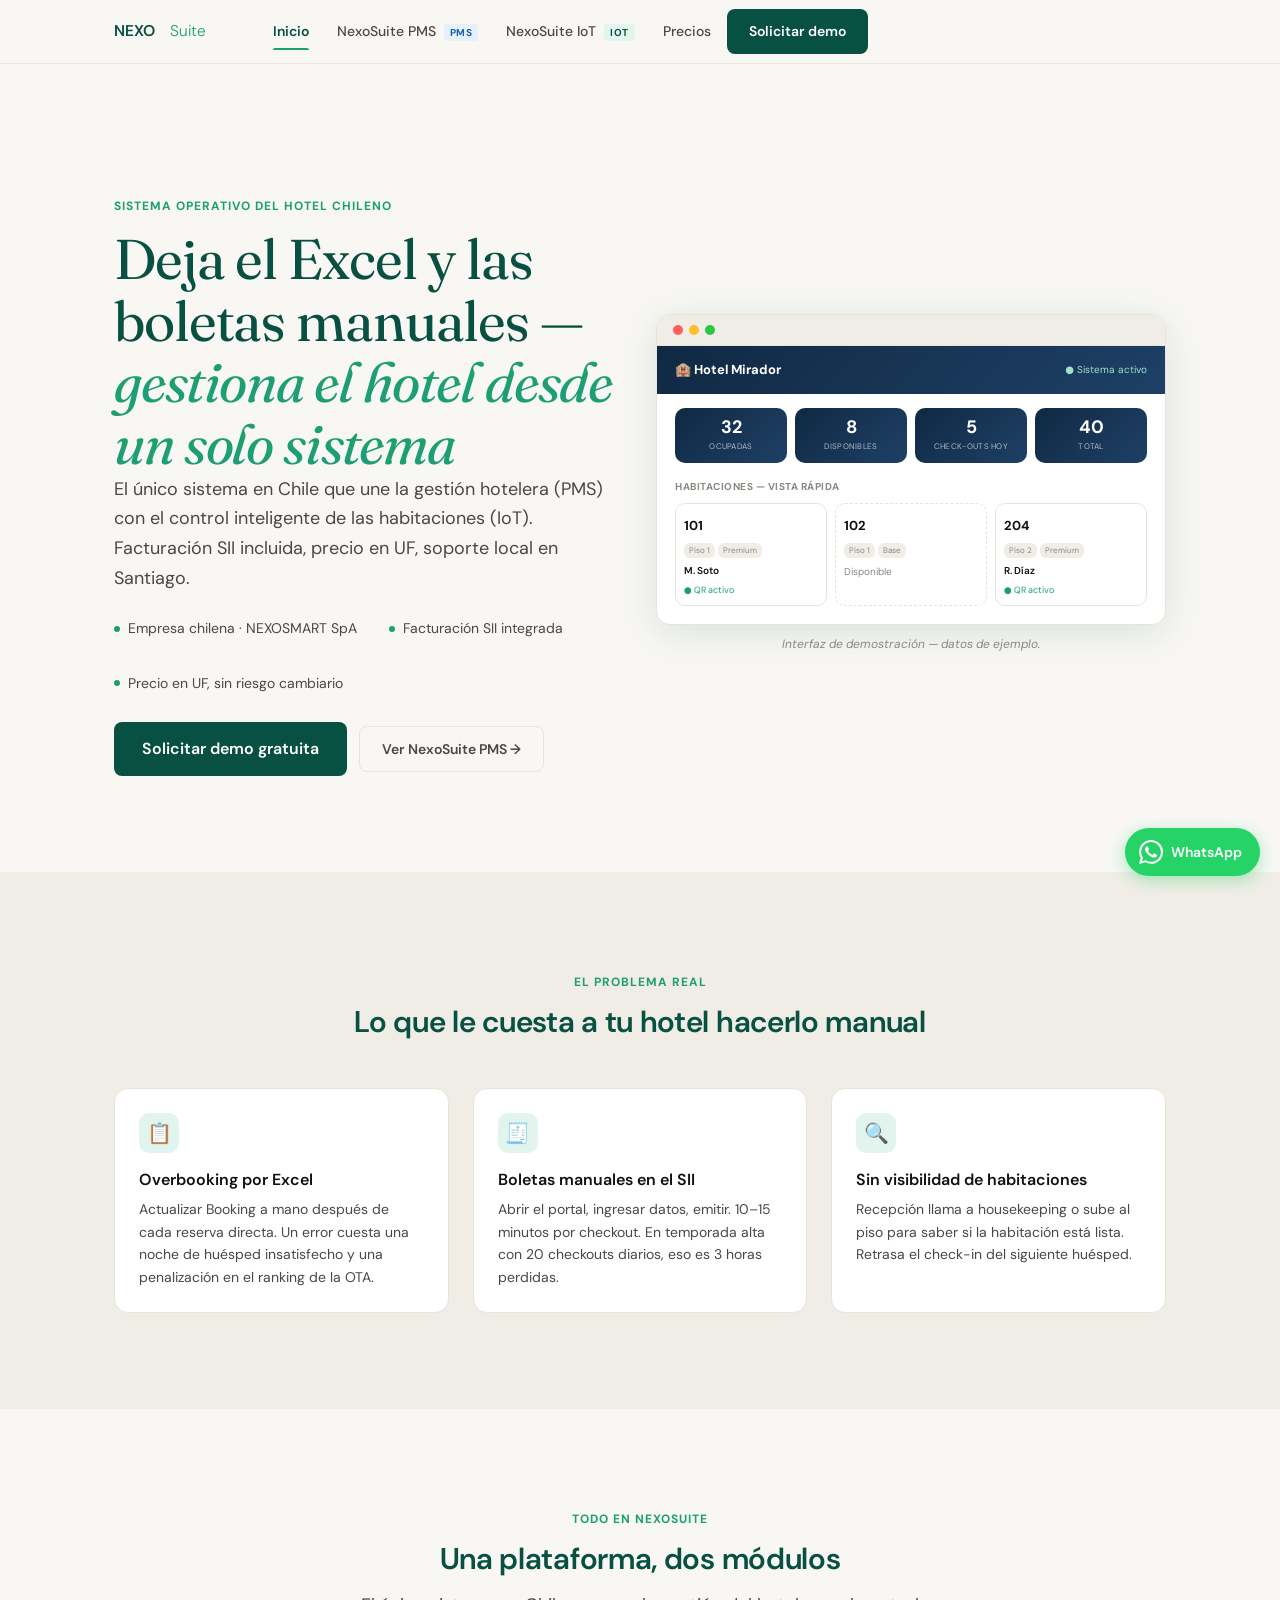
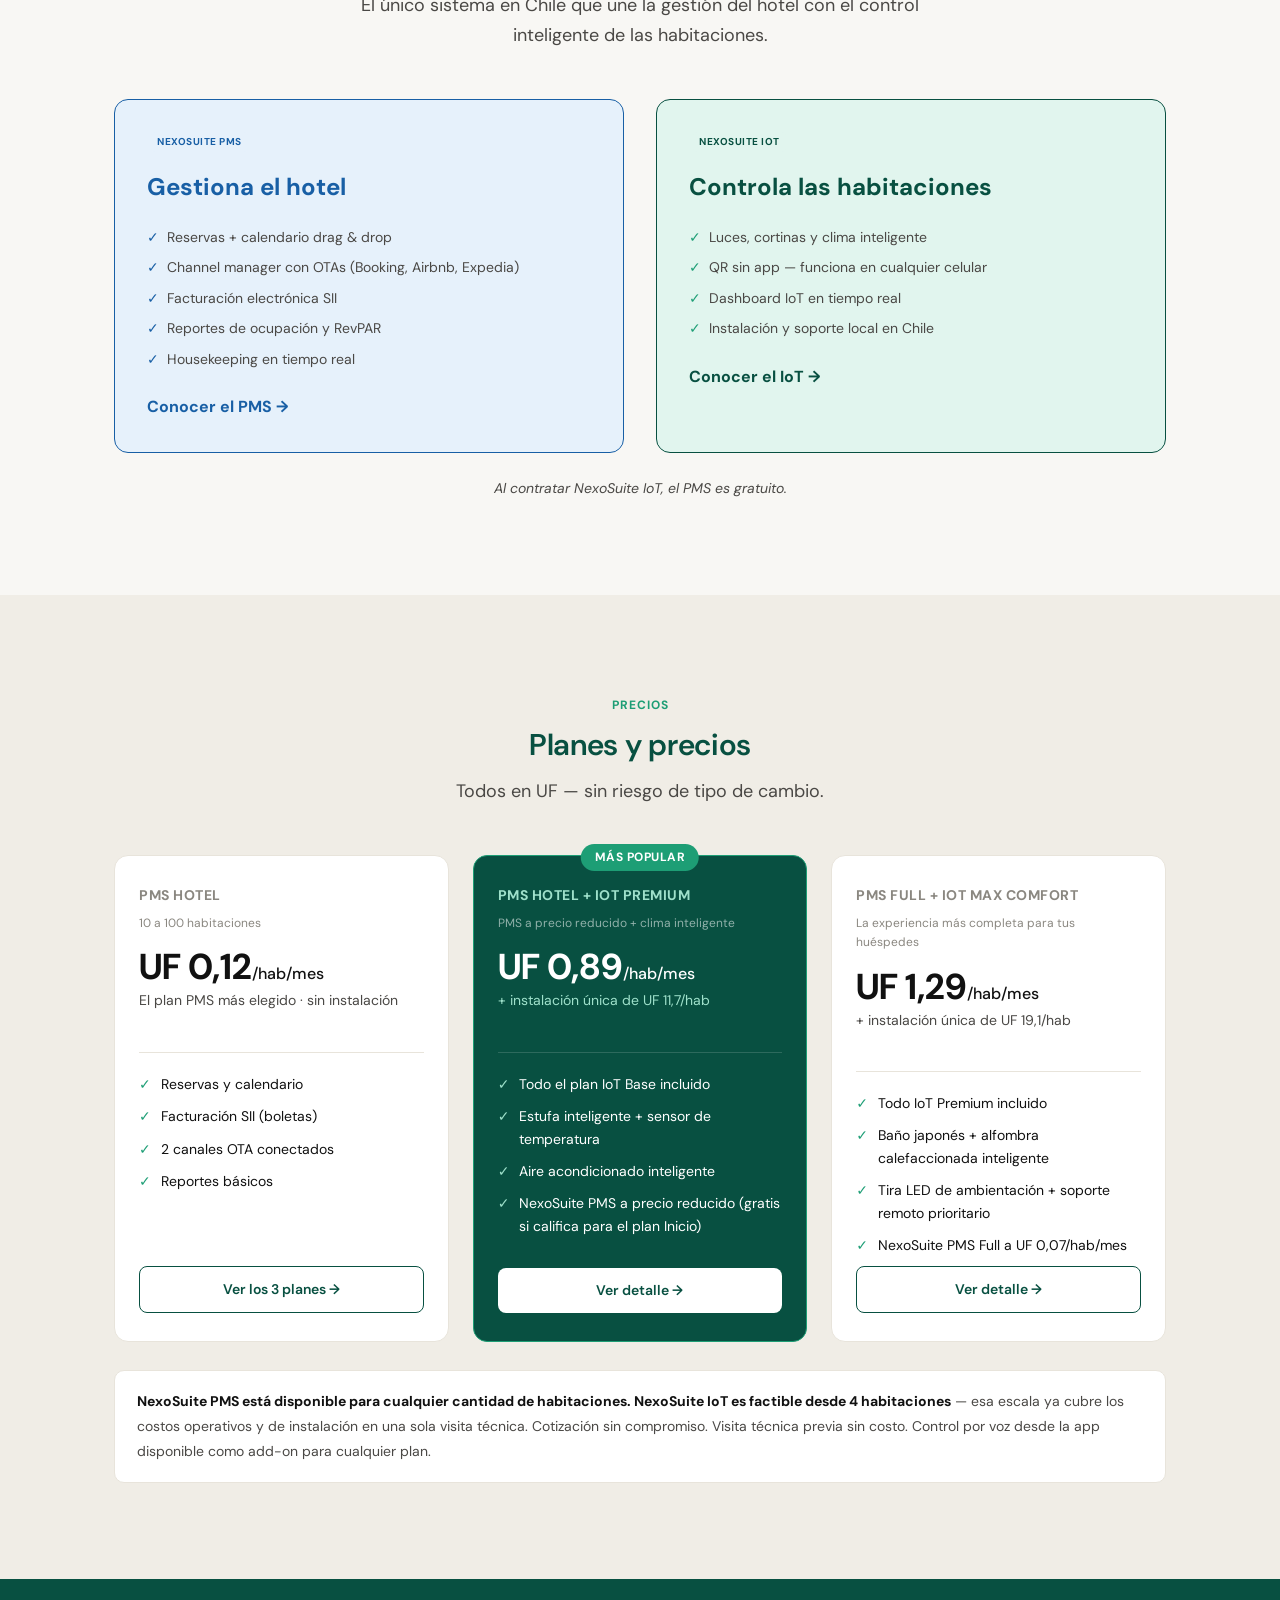
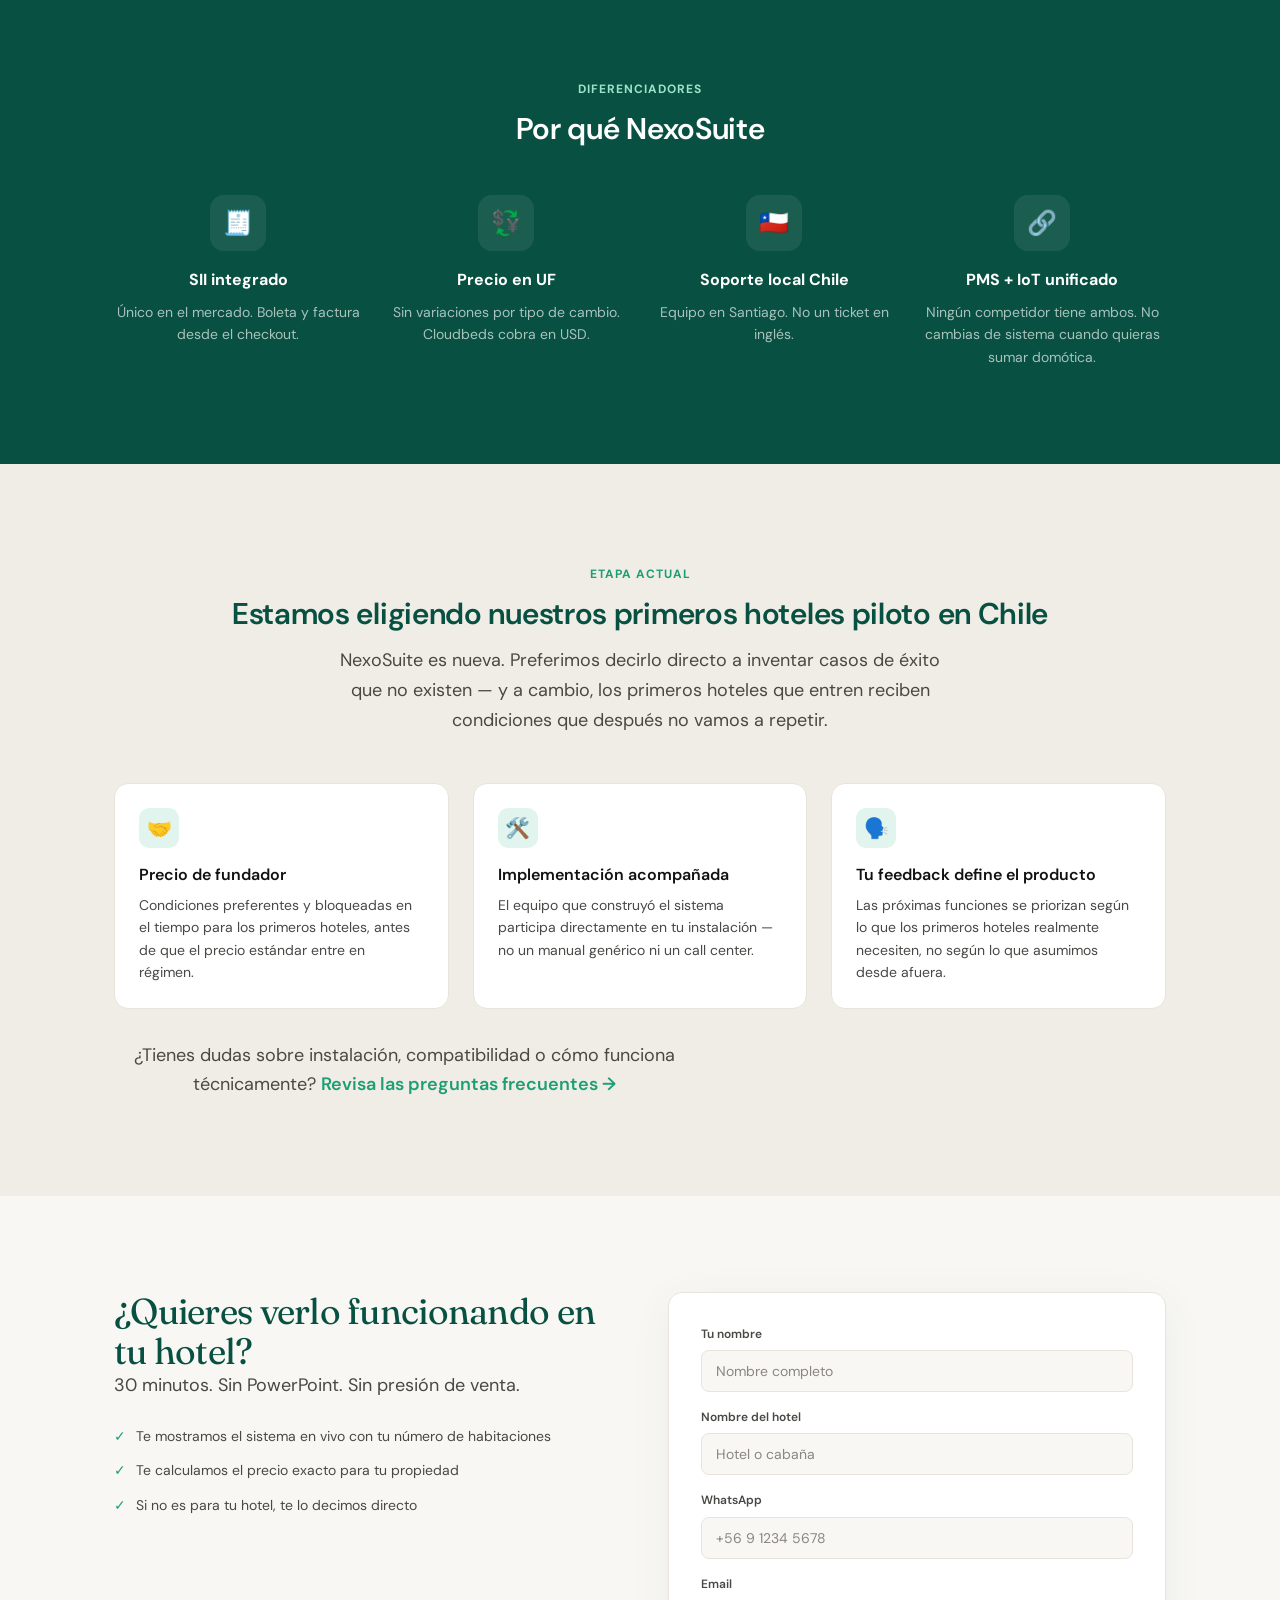
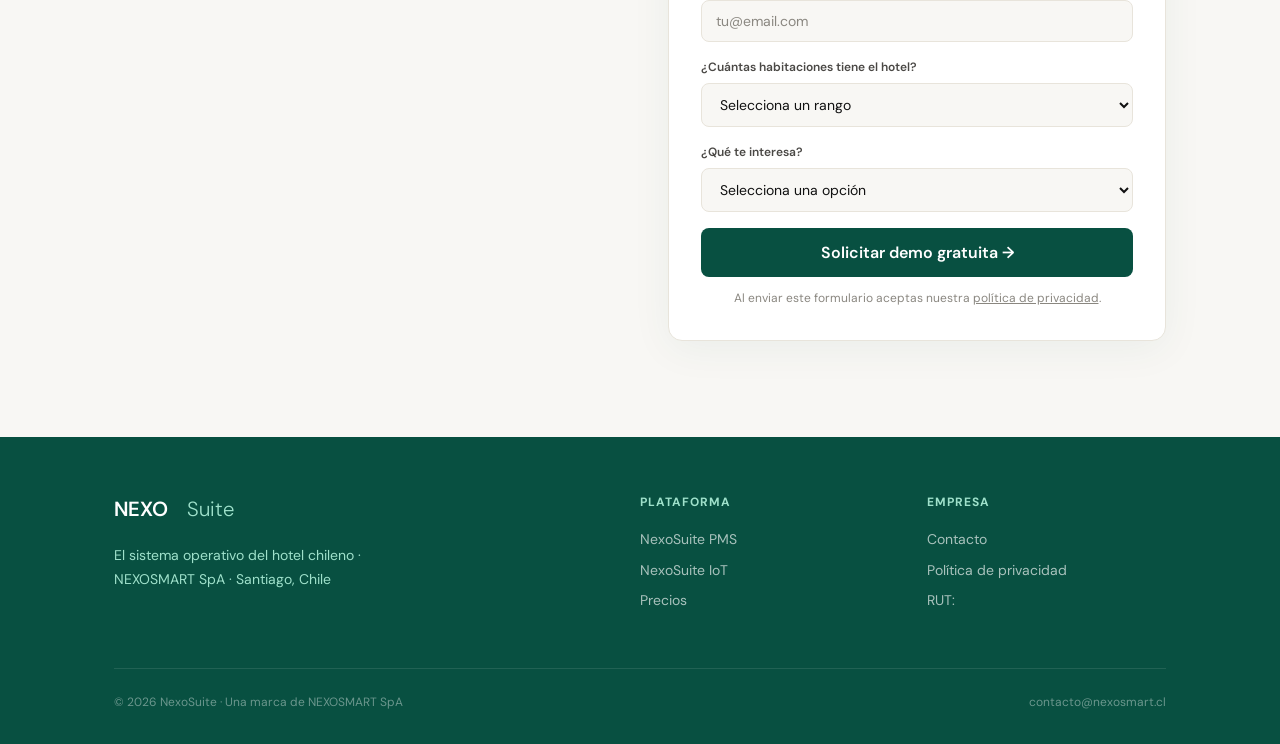
==== commit e5927edd: "Separar el mínimo de habitaciones: PMS sin tope, IoT factible desde 4 PMS sigue sin mínimo de habita" ====
--- a/index.html
+++ b/index.html
@@ -266,7 +266,7 @@
       </div>
     </div>
     <div class="plan-disclaimer reveal">
-      <strong>NexoSuite IoT y PMS están disponibles para cualquier cantidad de habitaciones.</strong> Cotización sin compromiso. Visita técnica previa sin costo. Control por voz desde la app disponible como add-on para cualquier plan.
+      <strong>NexoSuite PMS está disponible para cualquier cantidad de habitaciones. NexoSuite IoT es factible desde 4 habitaciones</strong> — esa escala ya cubre los costos operativos y de instalación en una sola visita técnica. Cotización sin compromiso. Visita técnica previa sin costo. Control por voz desde la app disponible como add-on para cualquier plan.
     </div>
   </div>
 </section>
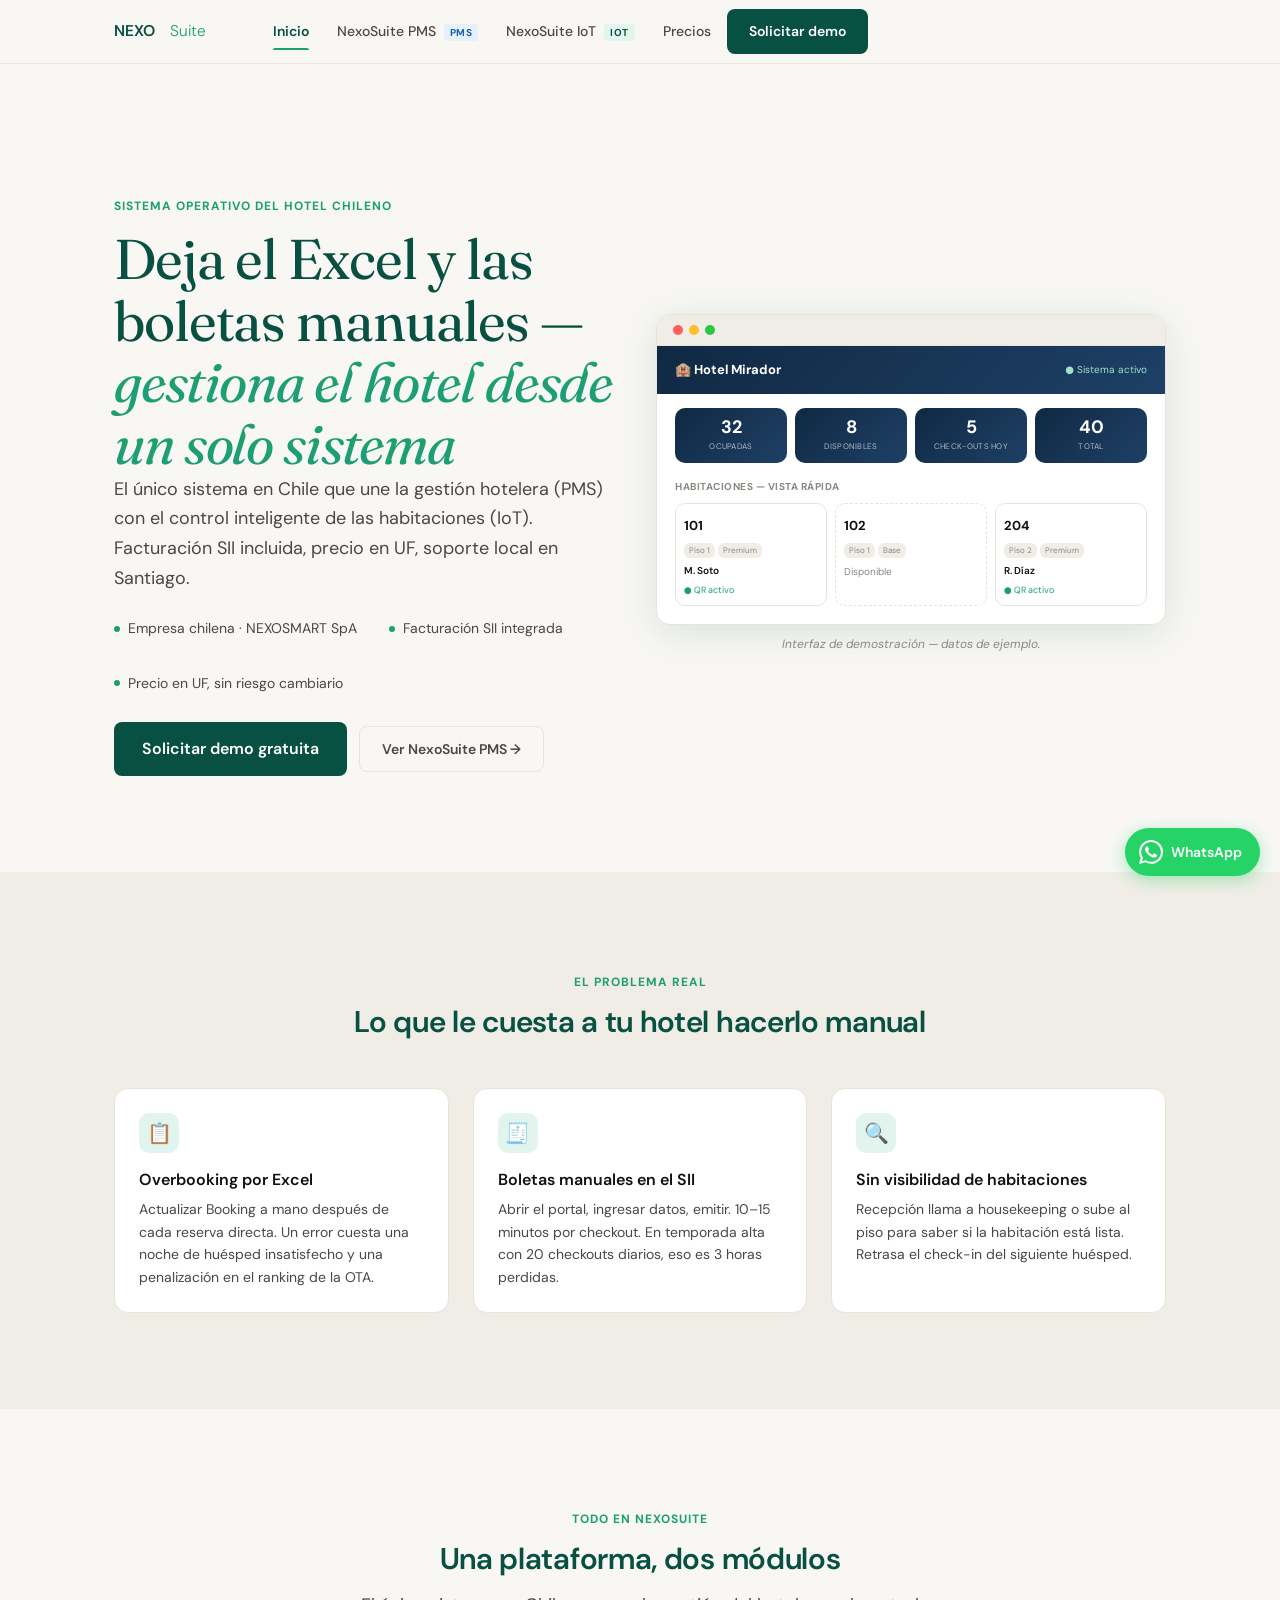
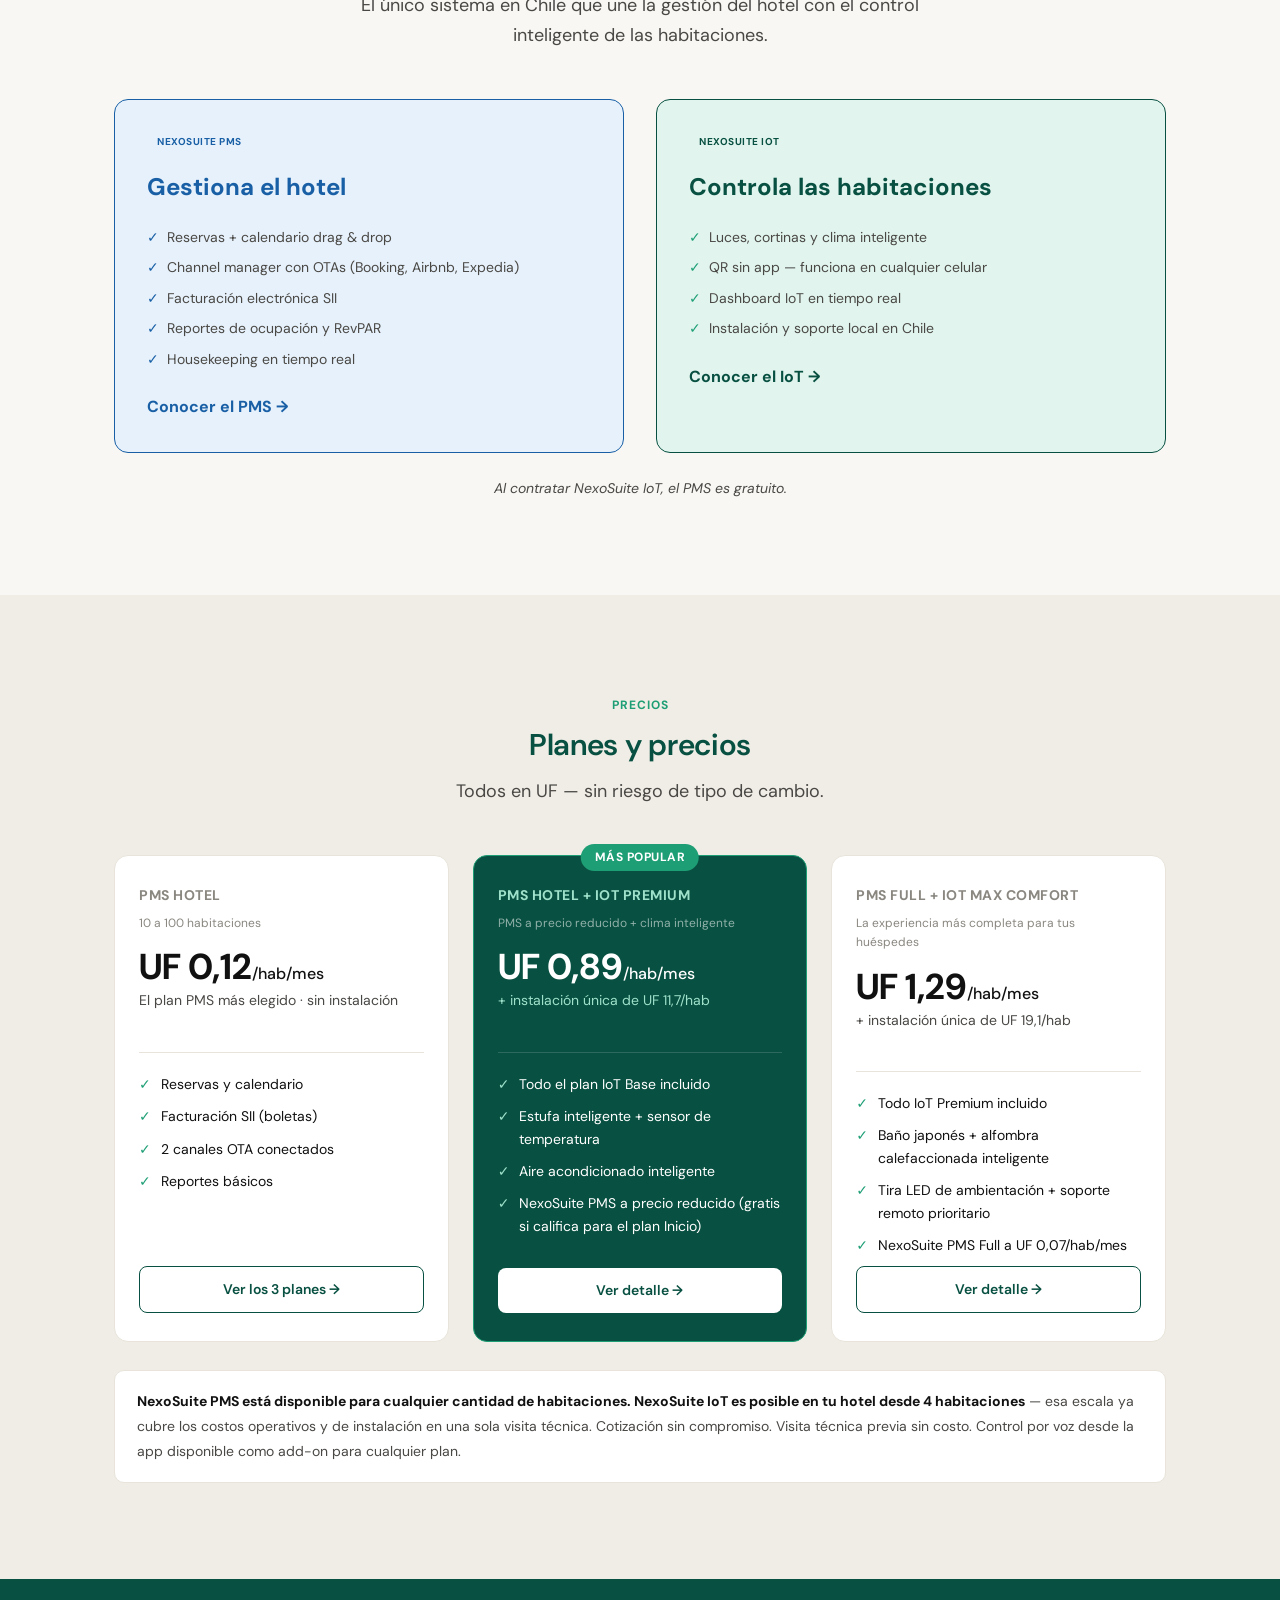
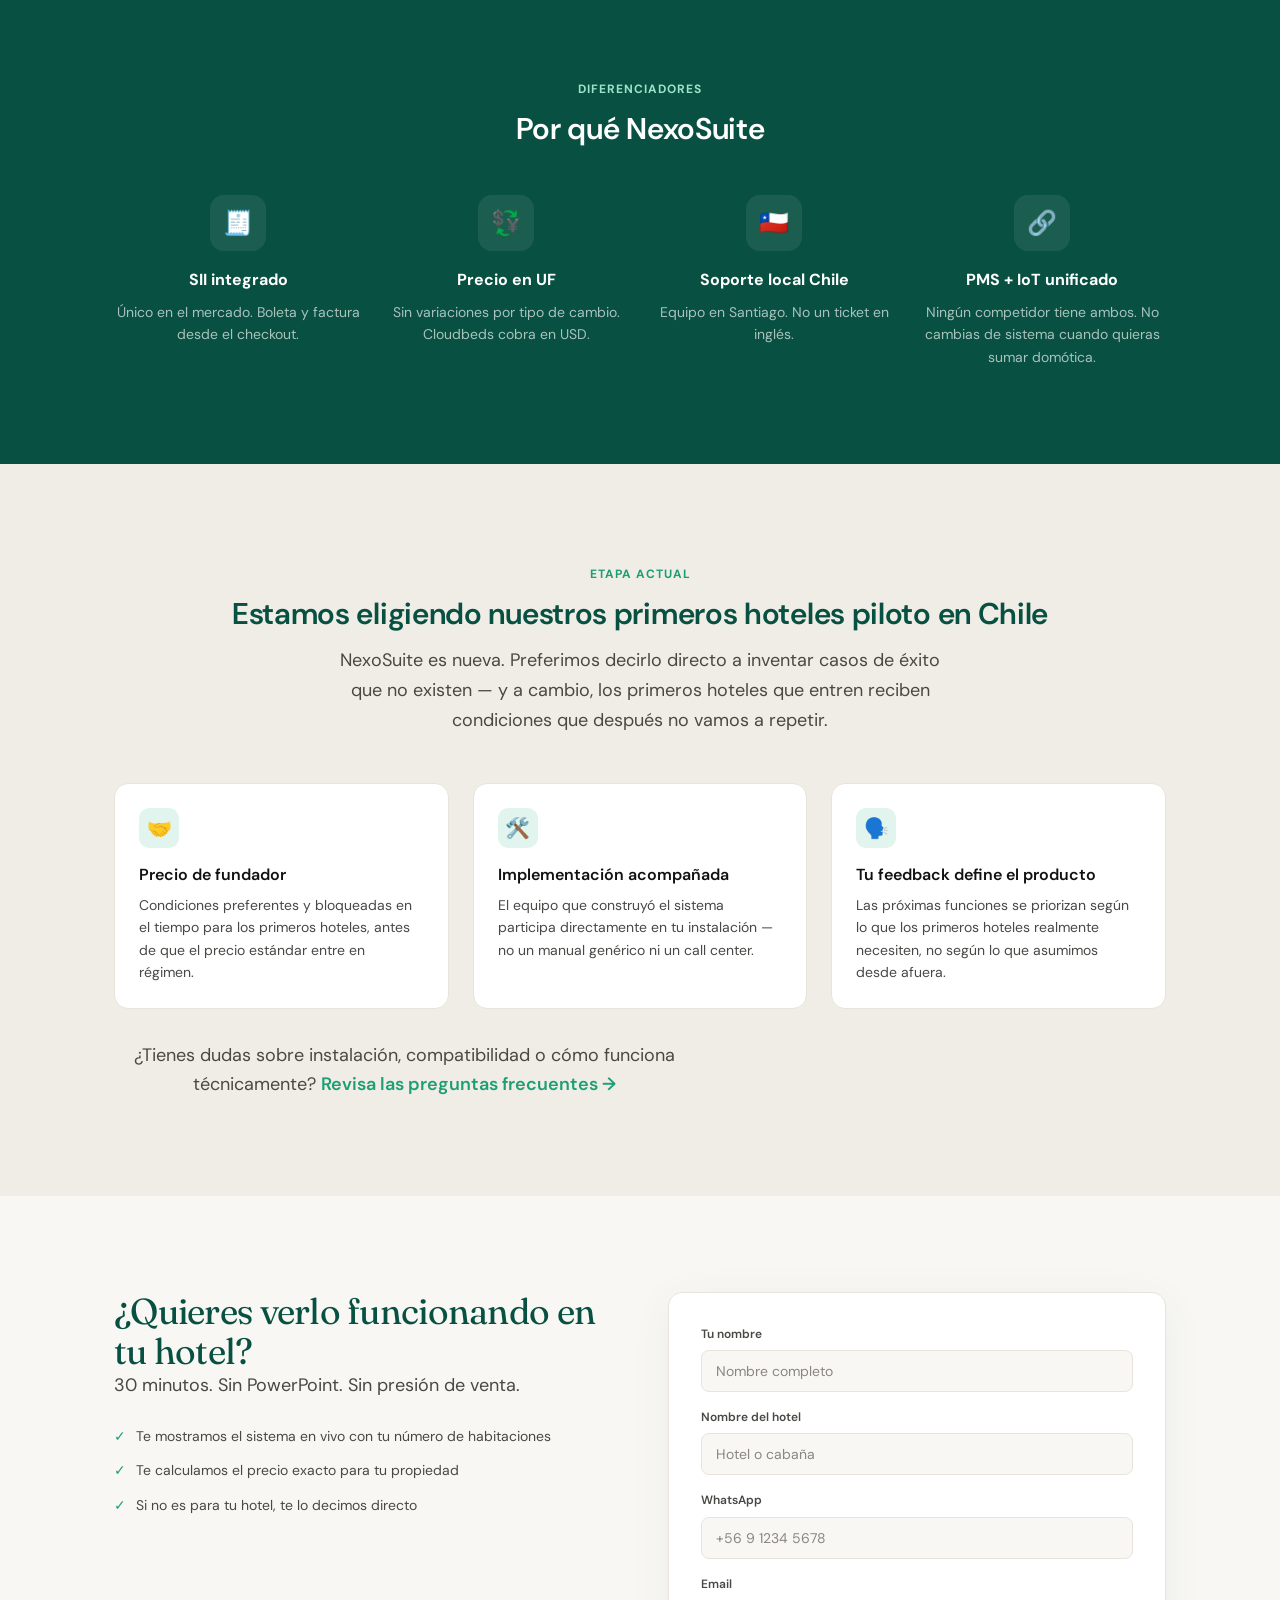
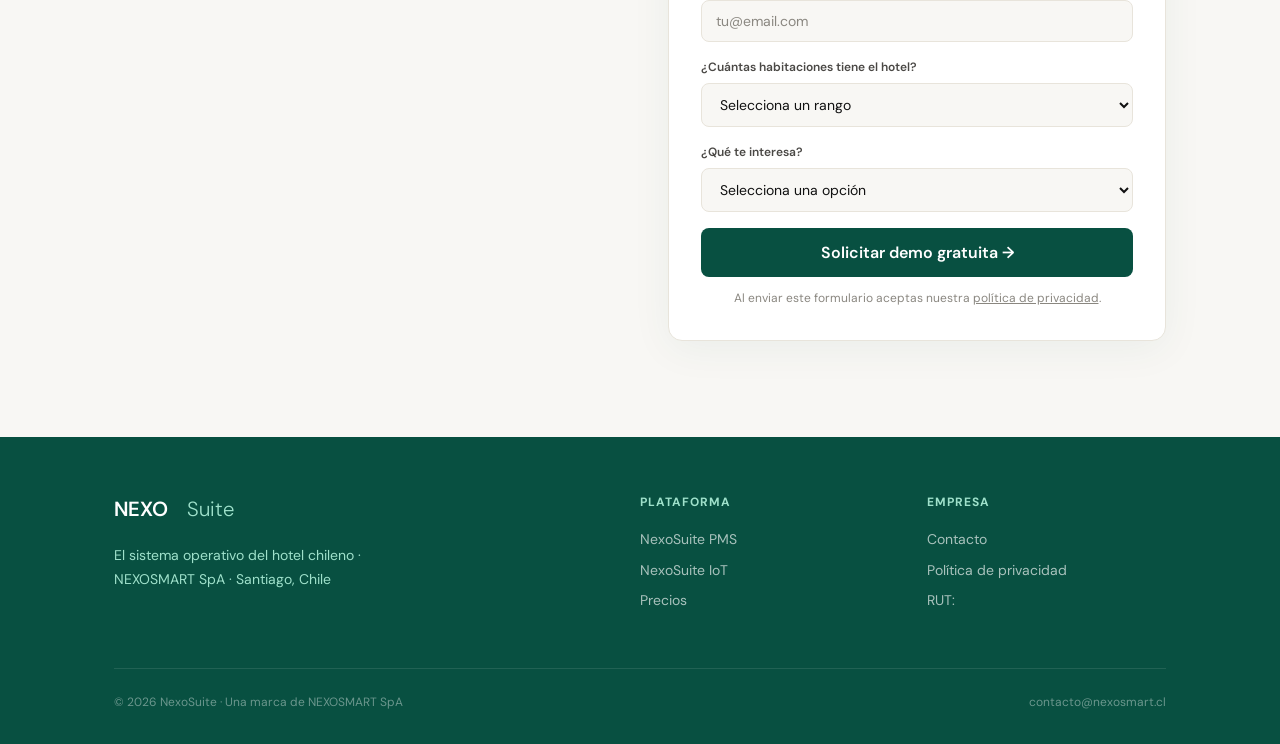
==== commit ebff23b9: "Cambiar 'factible' por 'posible en tu hotel desde 4 habitaciones' (más natural)" ====
--- a/index.html
+++ b/index.html
@@ -266,7 +266,7 @@
       </div>
     </div>
     <div class="plan-disclaimer reveal">
-      <strong>NexoSuite PMS está disponible para cualquier cantidad de habitaciones. NexoSuite IoT es factible desde 4 habitaciones</strong> — esa escala ya cubre los costos operativos y de instalación en una sola visita técnica. Cotización sin compromiso. Visita técnica previa sin costo. Control por voz desde la app disponible como add-on para cualquier plan.
+      <strong>NexoSuite PMS está disponible para cualquier cantidad de habitaciones. NexoSuite IoT es posible en tu hotel desde 4 habitaciones</strong> — esa escala ya cubre los costos operativos y de instalación en una sola visita técnica. Cotización sin compromiso. Visita técnica previa sin costo. Control por voz desde la app disponible como add-on para cualquier plan.
     </div>
   </div>
 </section>
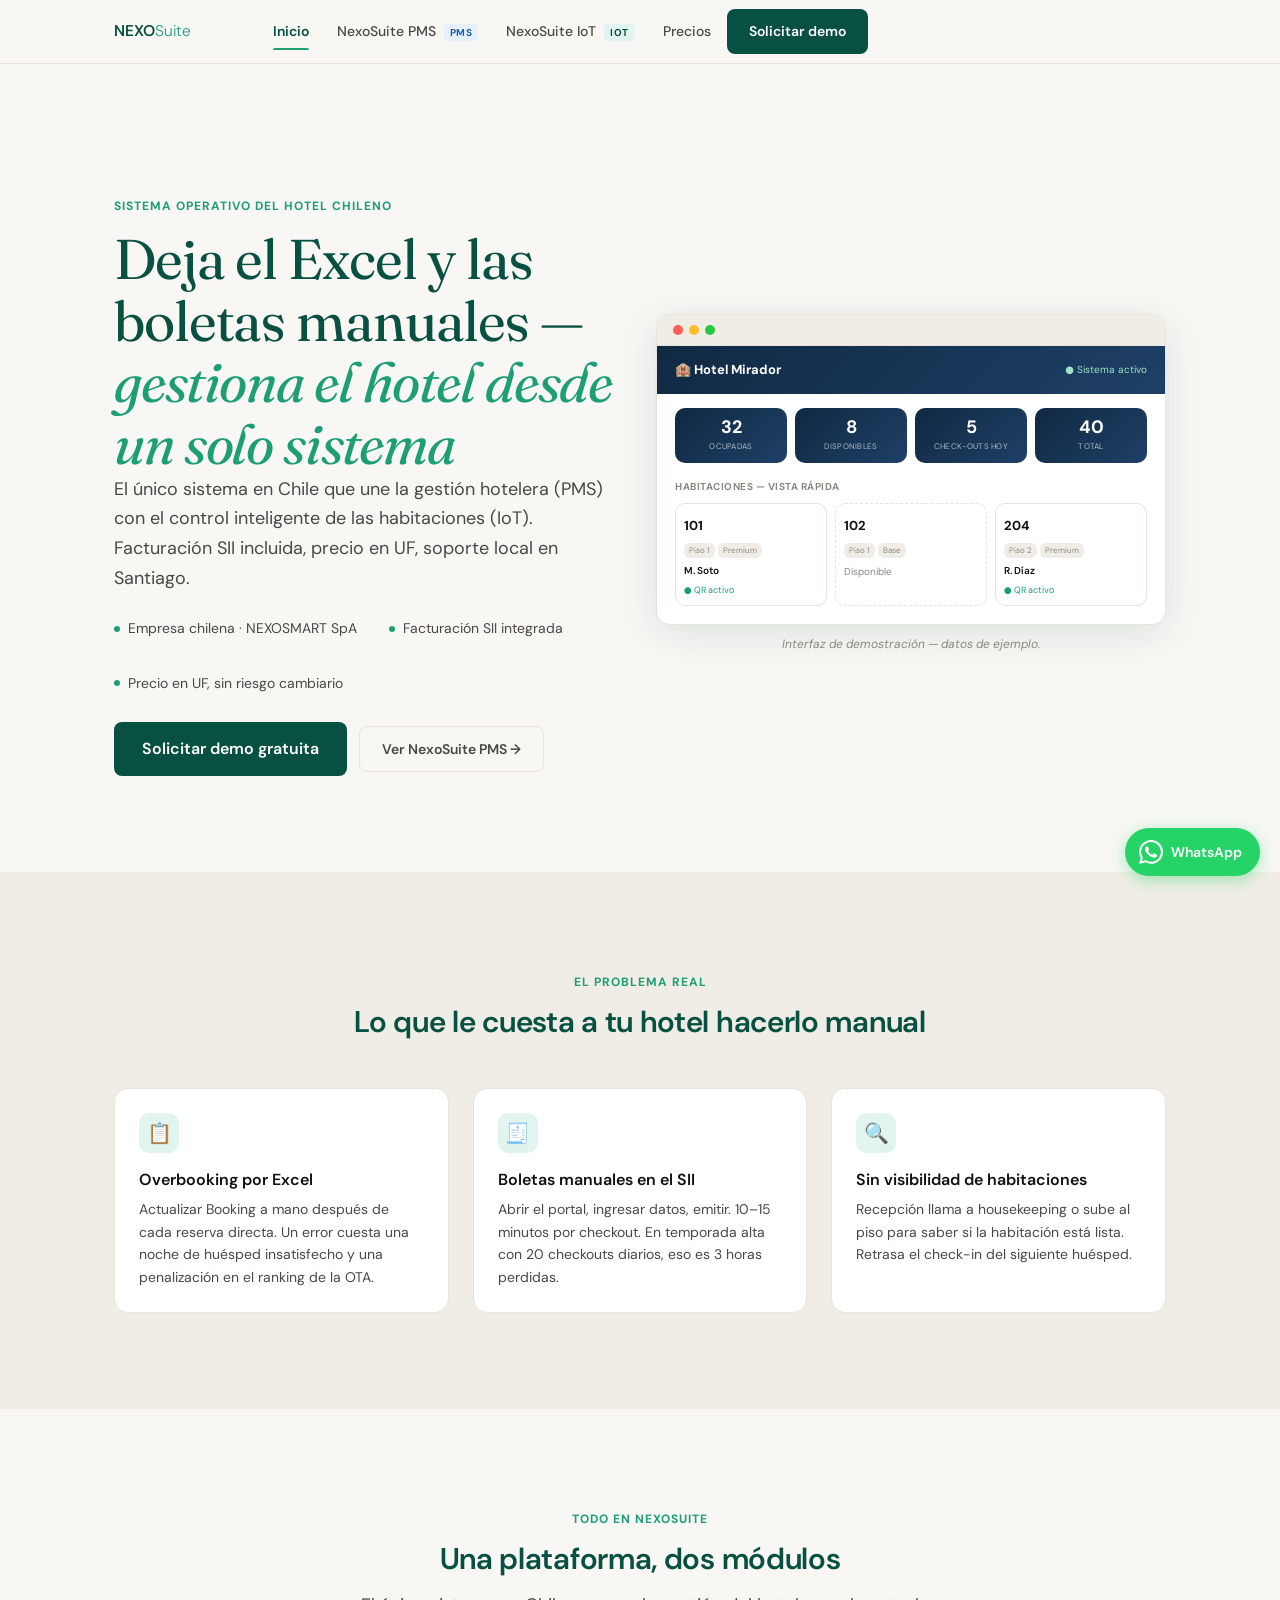
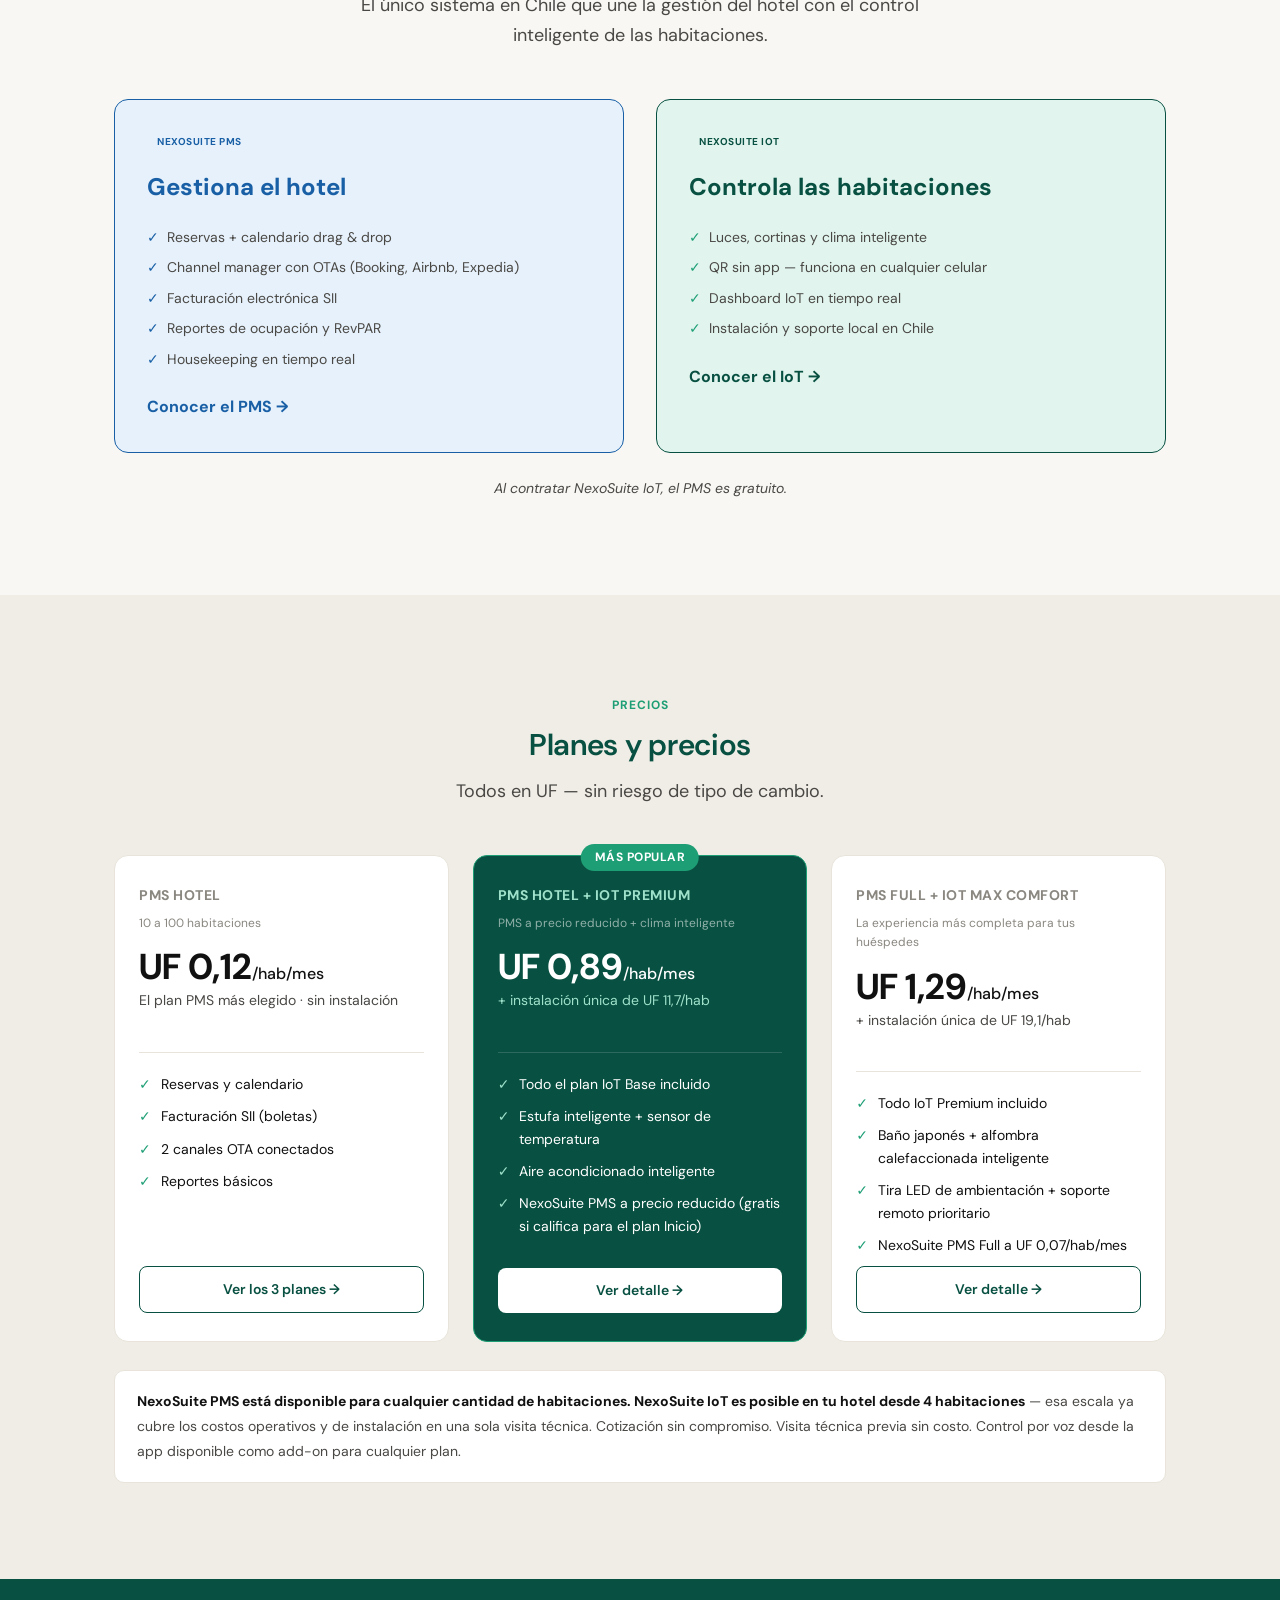
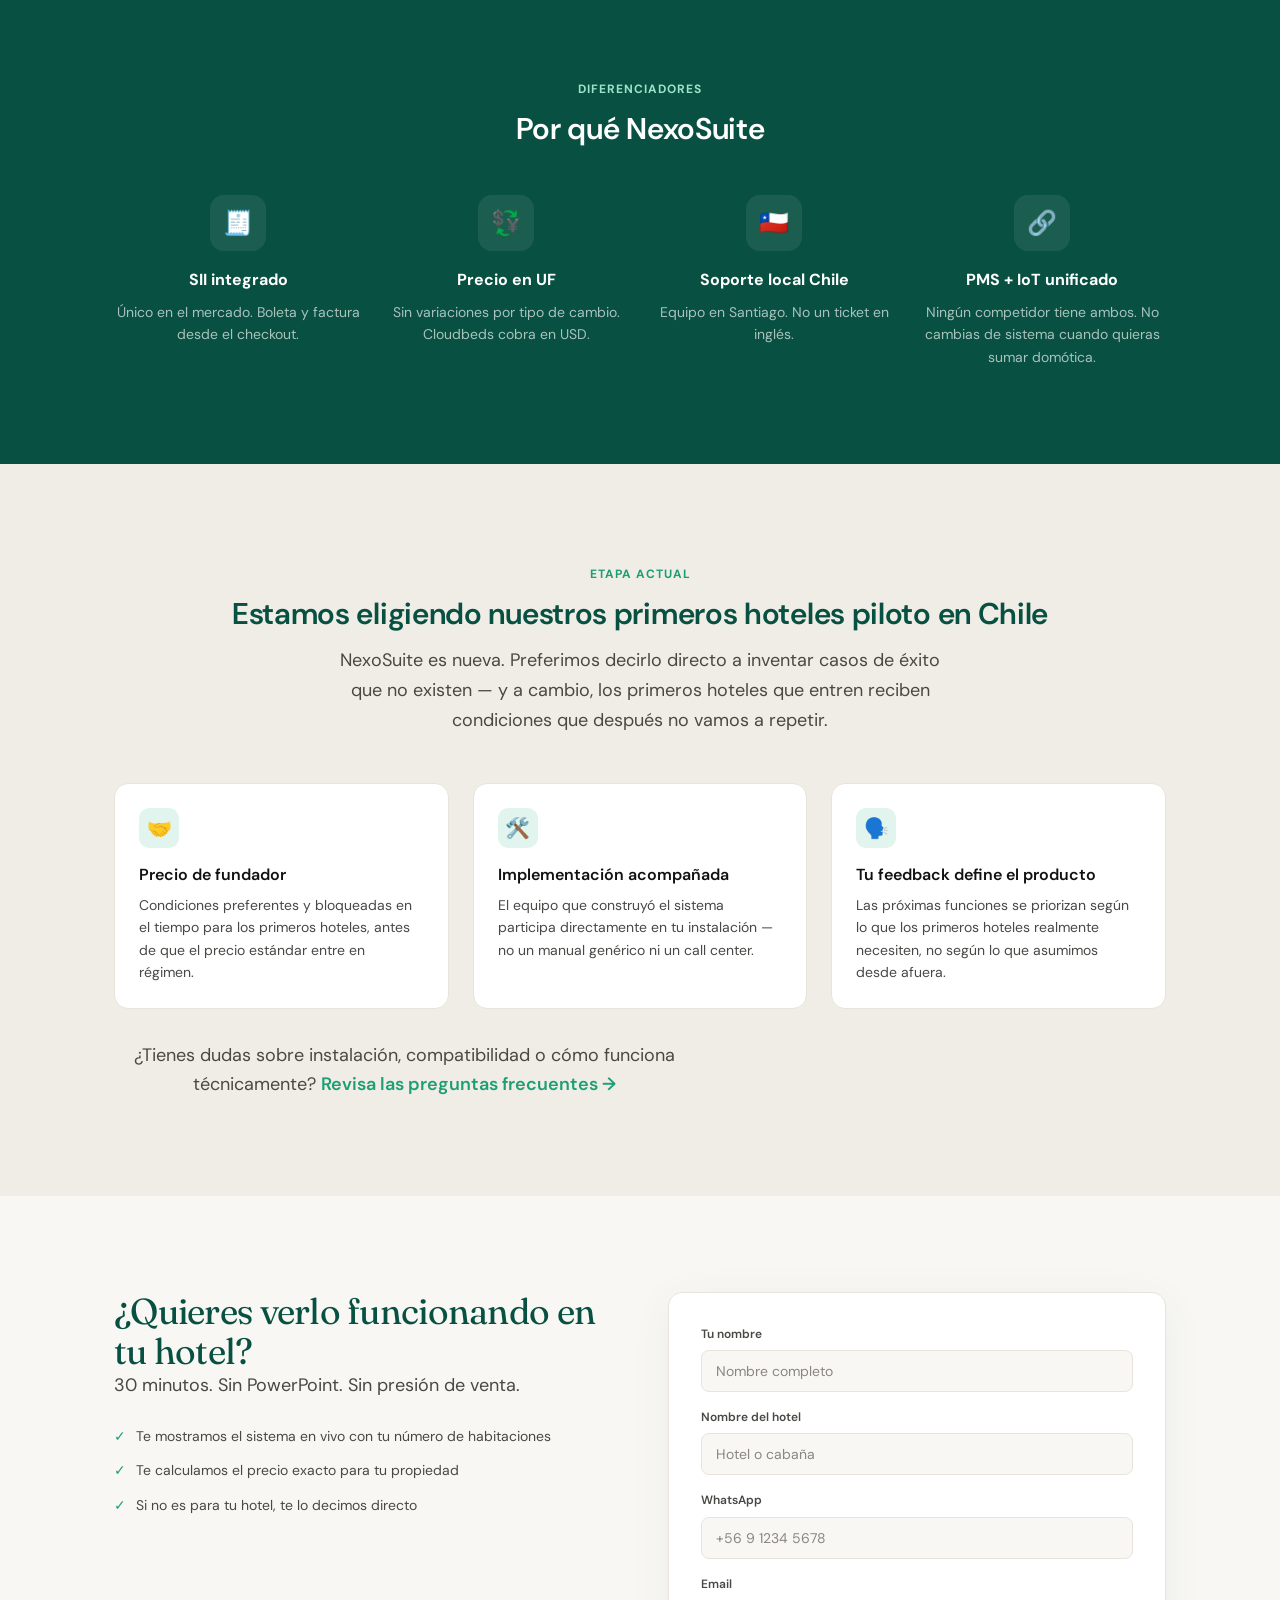
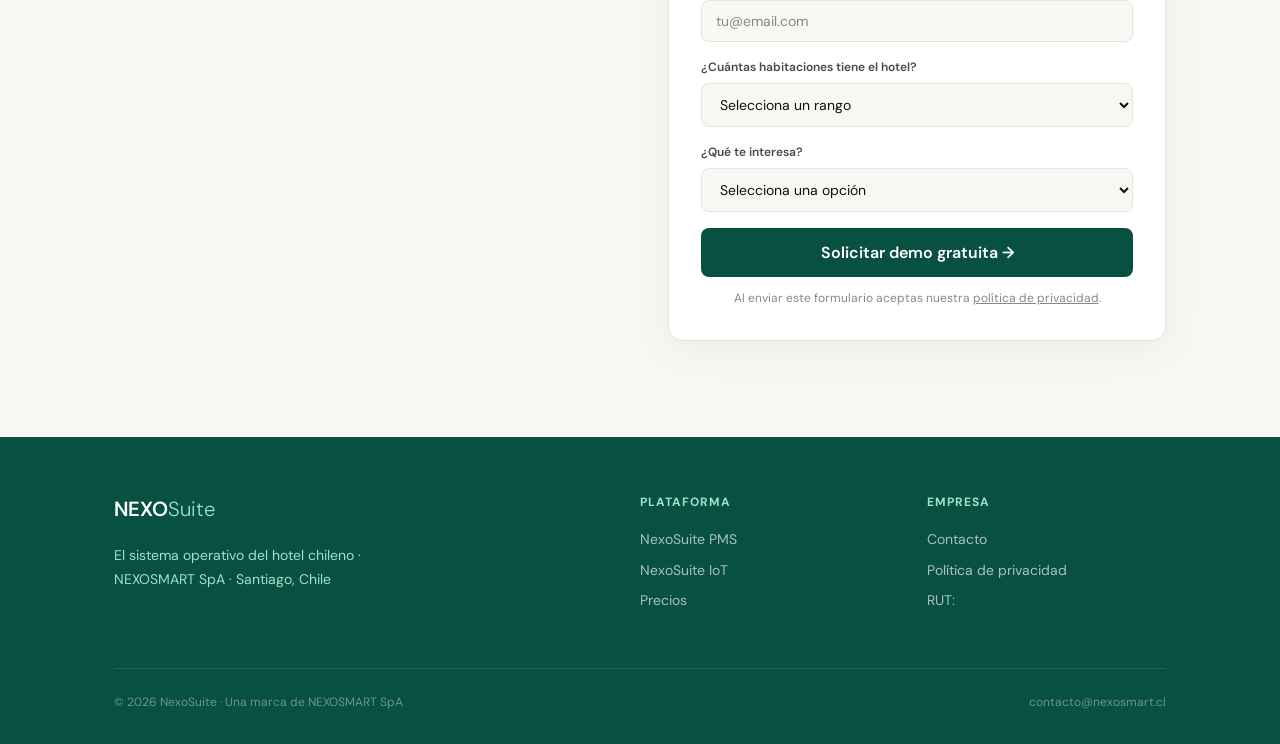
==== commit c70089f0: "Corregir espacio visible entre "Nexo" y "Suite" en el logo del header/footer El SVG del logo usaba d" ====
--- a/index.html
+++ b/index.html
@@ -77,8 +77,7 @@
   <div class="nav-inner">
     <a href="index.html" class="nav-logo">
       <svg viewBox="0 0 178 40" xmlns="http://www.w3.org/2000/svg" role="img" aria-label="NexoSuite">
-        <text y="29" font-family="'DM Sans', system-ui, sans-serif" font-weight="600" font-size="26" fill="#085041">NEXO</text>
-        <text x="93" y="29" font-family="'DM Sans', system-ui, sans-serif" font-weight="300" font-size="26" fill="#1D9E75">Suite</text>
+        <text y="29" font-family="'DM Sans', system-ui, sans-serif" font-size="26"><tspan font-weight="600" fill="#085041">NEXO</tspan><tspan font-weight="300" fill="#1D9E75">Suite</tspan></text>
       </svg>
     </a>
     <div class="nav-links" id="nav-links">
@@ -407,8 +406,7 @@
       <div>
         <div class="footer-brand-logo">
           <svg viewBox="0 0 178 40" width="140" xmlns="http://www.w3.org/2000/svg" role="img" aria-label="NexoSuite">
-            <text y="29" font-family="'DM Sans', system-ui, sans-serif" font-weight="600" font-size="26" fill="#FFFFFF">NEXO</text>
-            <text x="93" y="29" font-family="'DM Sans', system-ui, sans-serif" font-weight="300" font-size="26" fill="#9FE1CB">Suite</text>
+            <text y="29" font-family="'DM Sans', system-ui, sans-serif" font-size="26"><tspan font-weight="600" fill="#FFFFFF">NEXO</tspan><tspan font-weight="300" fill="#9FE1CB">Suite</tspan></text>
           </svg>
         </div>
         <p class="footer-brand">El sistema operativo del hotel chileno · NEXOSMART SpA · Santiago, Chile</p>
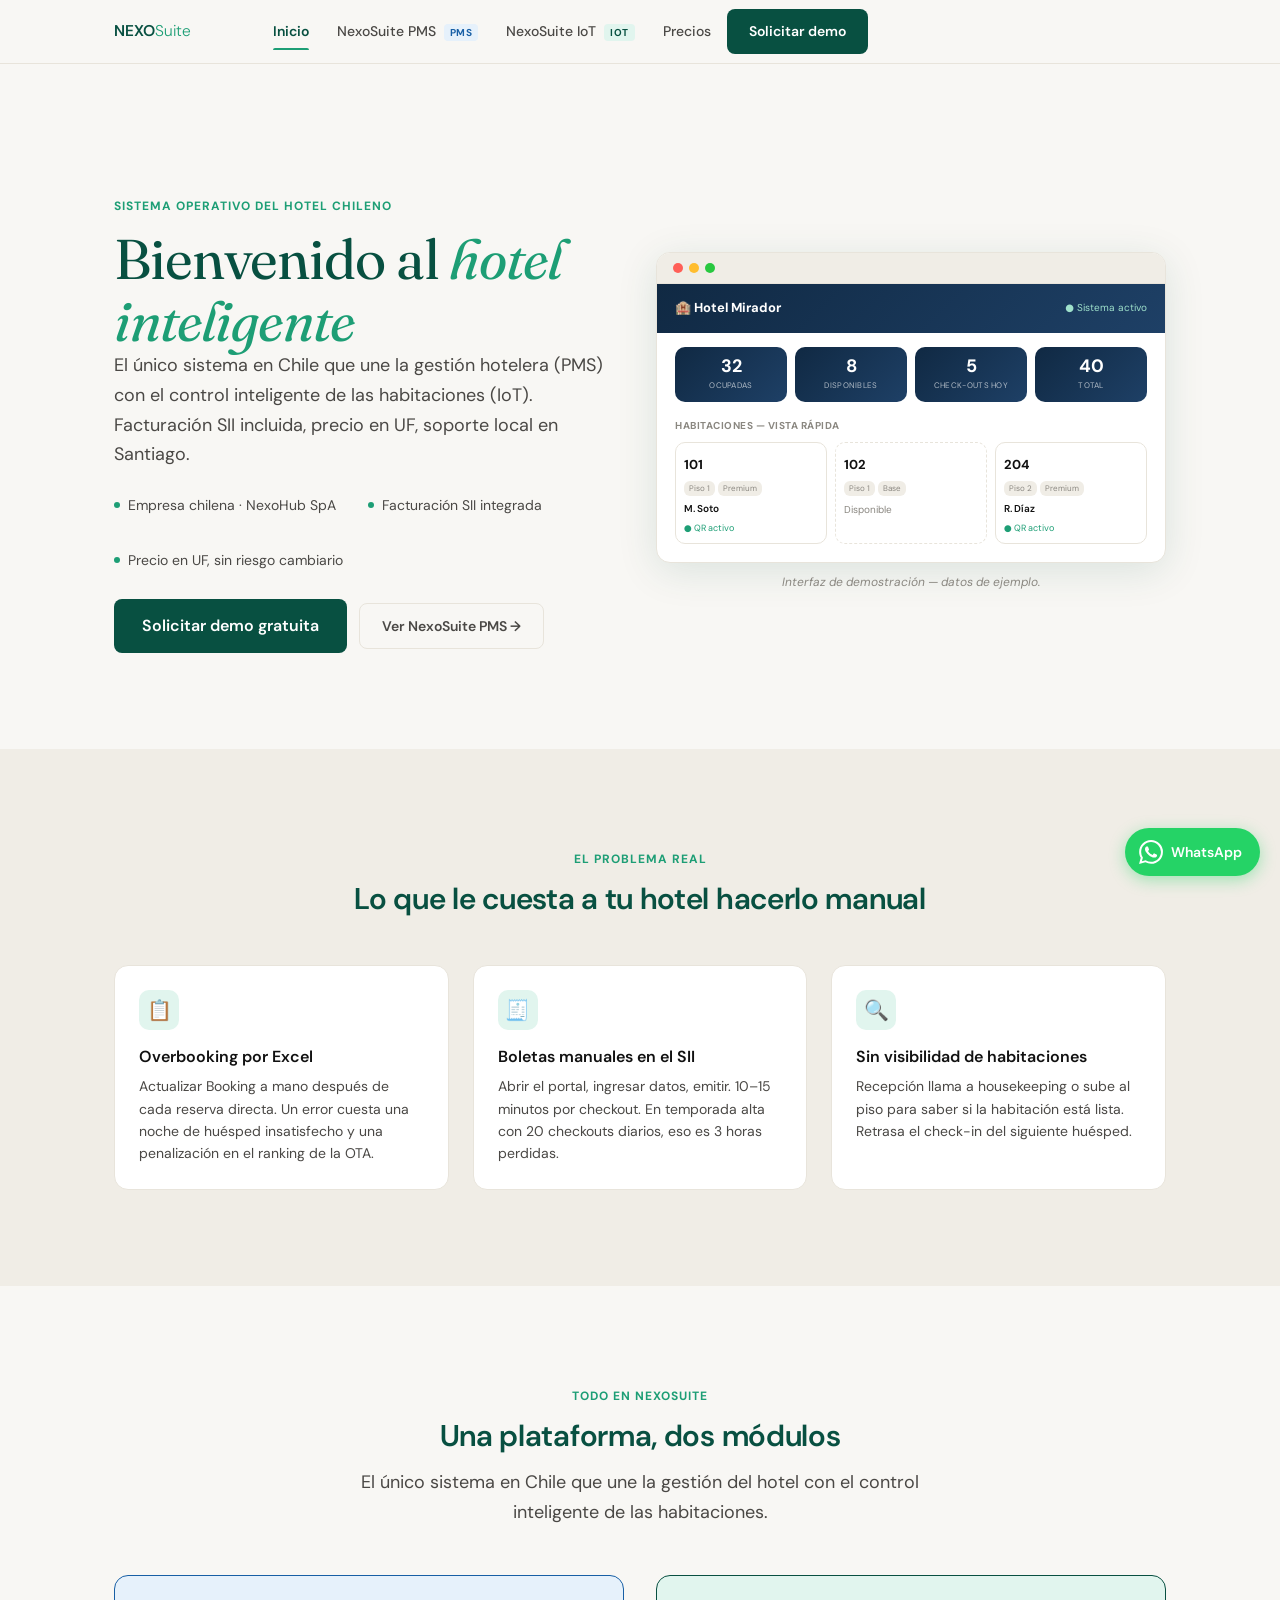
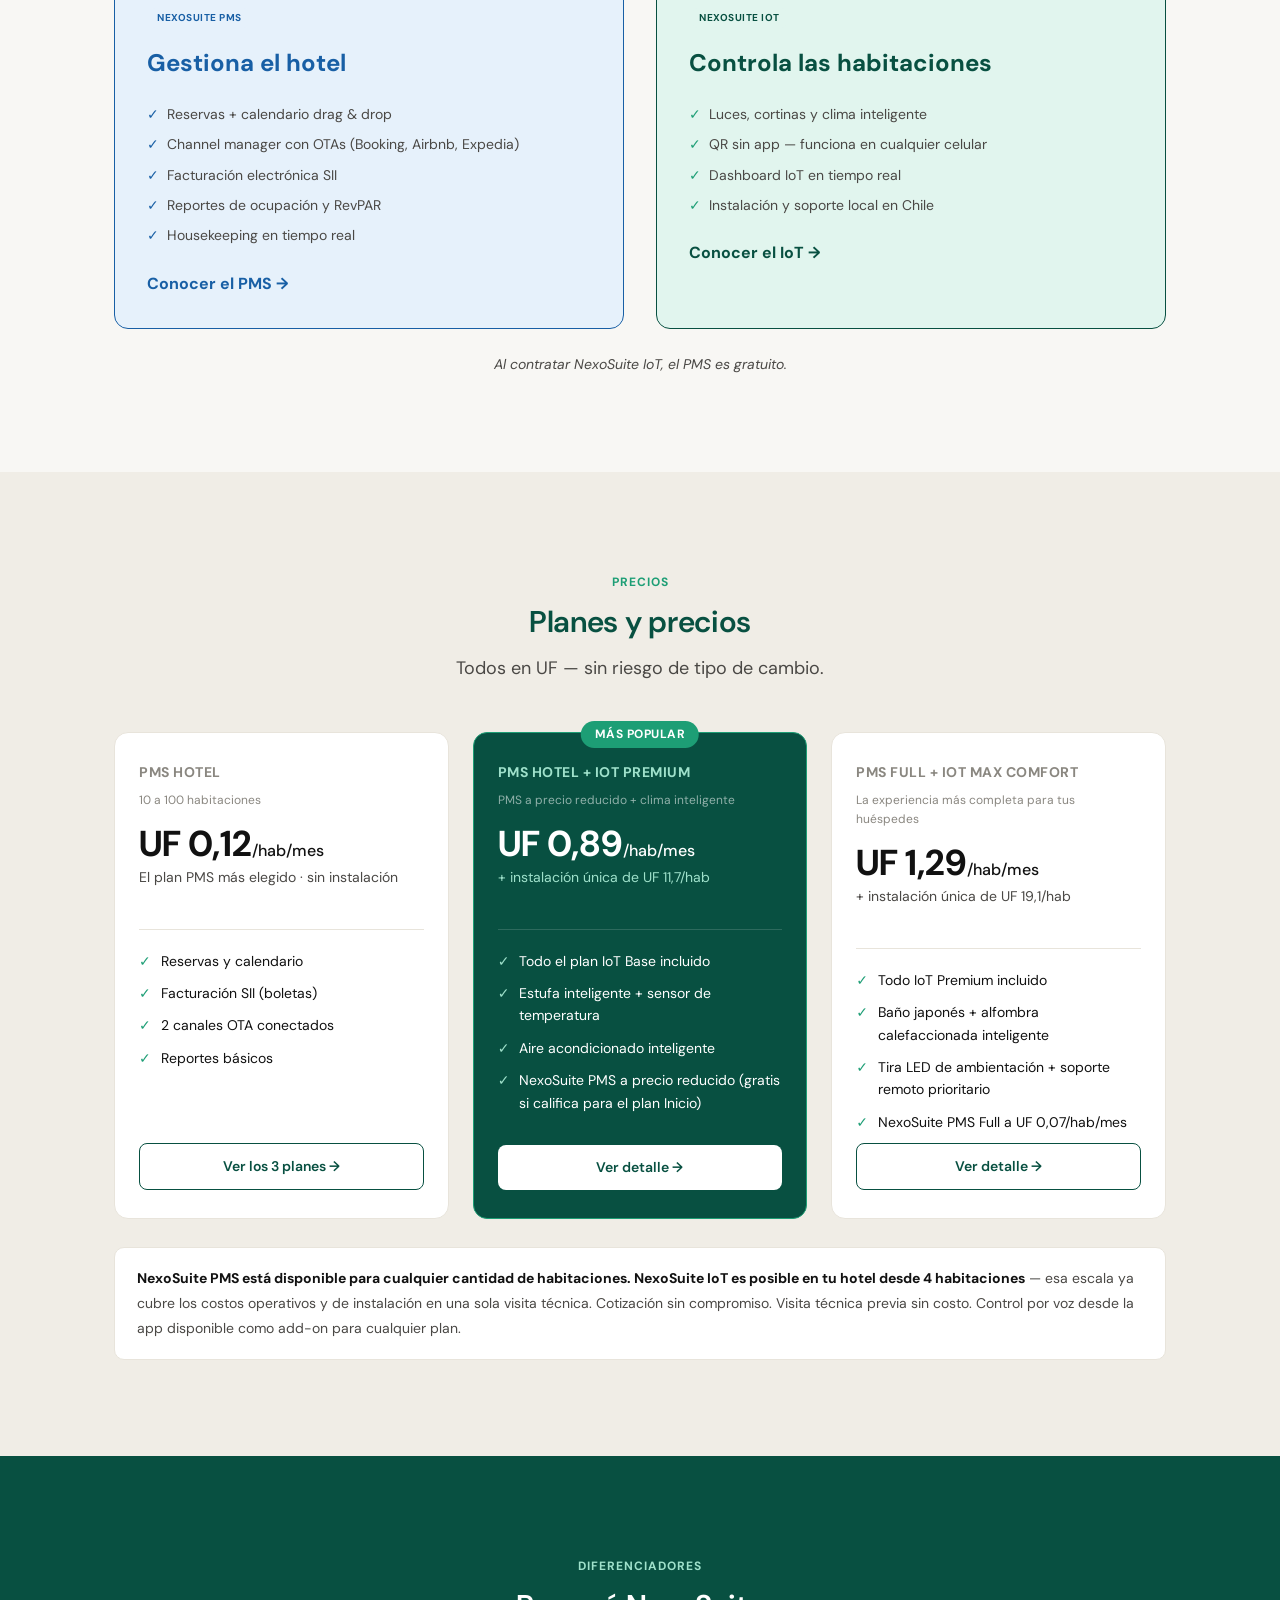
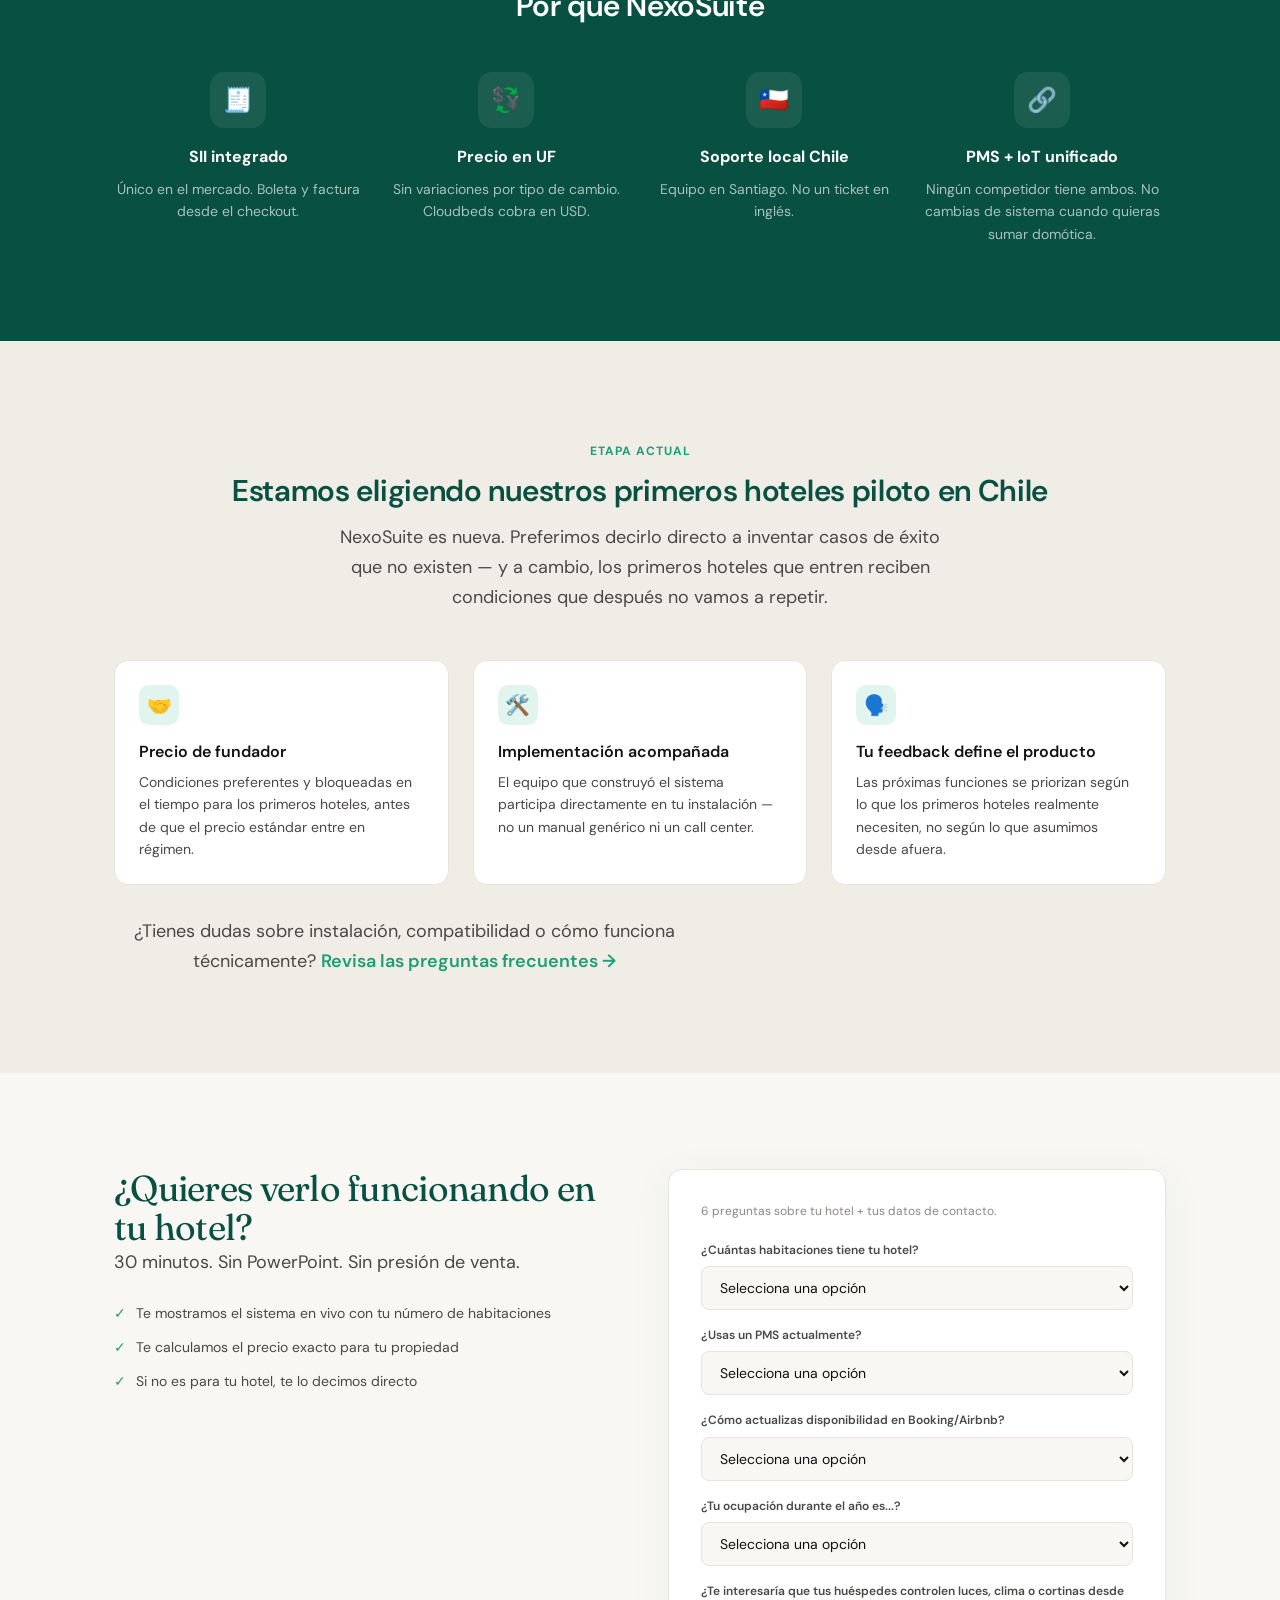
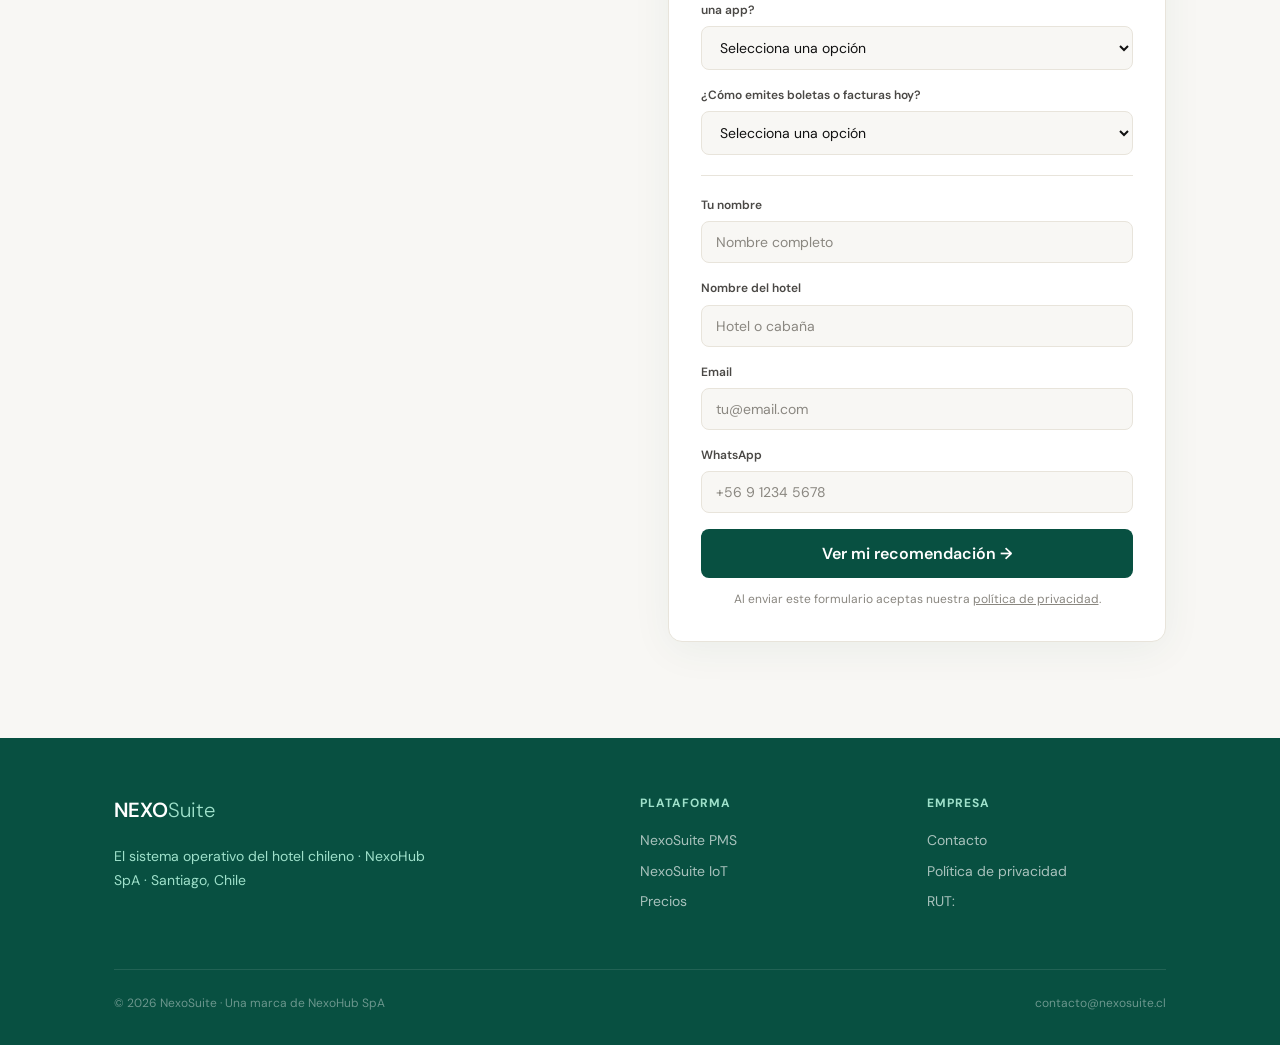
==== commit 22a71908: "Renombrar entidad legal a NexoHub SpA y unificar contacto en nexosuite.cl La empresa madre se consti" ====
--- a/index.html
+++ b/index.html
@@ -45,12 +45,12 @@
       "@type": "Organization",
       "@id": "https://3dcommercecl.github.io/nexoiotlanding/#organization",
       "name": "NexoSuite",
-      "legalName": "NEXOSMART SpA",
+      "legalName": "NexoHub SpA",
       "url": "https://3dcommercecl.github.io/nexoiotlanding",
       "logo": "https://3dcommercecl.github.io/nexoiotlanding/assets/favicon-nexosuite.png",
       "description": "Plataforma chilena que une gestión hotelera (PMS) con habitaciones inteligentes (IoT).",
       "address": { "@type": "PostalAddress", "addressLocality": "Santiago", "addressRegion": "RM", "addressCountry": "CL" },
-      "contactPoint": { "@type": "ContactPoint", "contactType": "sales", "availableLanguage": "Spanish", "email": "contacto@nexosmart.cl" }
+      "contactPoint": { "@type": "ContactPoint", "contactType": "sales", "availableLanguage": "Spanish", "email": "contacto@nexosuite.cl" }
     },
     {
       "@type": "SoftwareApplication",
@@ -97,10 +97,10 @@
     <div class="grid-2">
       <div class="reveal">
         <span class="eyebrow">Sistema operativo del hotel chileno</span>
-        <h1 class="hero-headline">Deja el Excel y las boletas manuales — <em>gestiona el hotel desde un solo sistema</em></h1>
+        <h1 class="hero-headline">Bienvenido al <em>hotel inteligente</em></h1>
         <p class="lead">El único sistema en Chile que une la gestión hotelera (PMS) con el control inteligente de las habitaciones (IoT). Facturación SII incluida, precio en UF, soporte local en Santiago.</p>
         <div class="trust-bar" style="margin-top:24px">
-          <span class="trust-item"><span class="trust-dot"></span> Empresa chilena · NEXOSMART SpA</span>
+          <span class="trust-item"><span class="trust-dot"></span> Empresa chilena · NexoHub SpA</span>
           <span class="trust-item"><span class="trust-dot"></span> Facturación SII integrada</span>
           <span class="trust-item"><span class="trust-dot"></span> Precio en UF, sin riesgo cambiario</span>
         </div>
@@ -349,6 +349,69 @@
       <div class="reveal reveal-delay-2">
         <div class="form-box">
           <form id="contact-form">
+            <p class="diag-form-meta">6 preguntas sobre tu hotel + tus datos de contacto.</p>
+
+            <div class="form-field">
+              <label for="f-habs">¿Cuántas habitaciones tiene tu hotel?</label>
+              <select id="f-habs" name="habitaciones" required>
+                <option value="">Selecciona una opción</option>
+                <option value="lt10">Menos de 10</option>
+                <option value="10-100">Entre 10 y 100</option>
+                <option value="100+">Más de 100</option>
+              </select>
+            </div>
+
+            <div class="form-field">
+              <label for="f-pms">¿Usas un PMS actualmente?</label>
+              <select id="f-pms" name="pms_actual" required>
+                <option value="">Selecciona una opción</option>
+                <option value="no">No, llevamos todo en Excel o papel</option>
+                <option value="si_cambiar">Sí, pero queremos cambiarnos</option>
+                <option value="si_explorando">Sí, solo estamos averiguando opciones</option>
+              </select>
+            </div>
+
+            <div class="form-field">
+              <label for="f-disponibilidad">¿Cómo actualizas disponibilidad en Booking/Airbnb?</label>
+              <select id="f-disponibilidad" name="disponibilidad" required>
+                <option value="">Selecciona una opción</option>
+                <option value="manual">A mano, todos los días</option>
+                <option value="channel">Con un channel manager</option>
+                <option value="no_ota">No vendemos en OTAs todavía</option>
+              </select>
+            </div>
+
+            <div class="form-field">
+              <label for="f-ocupacion">¿Tu ocupación durante el año es...?</label>
+              <select id="f-ocupacion" name="ocupacion" required>
+                <option value="">Selecciona una opción</option>
+                <option value="pareja">Bastante pareja todo el año</option>
+                <option value="variable">Varía mucho por temporada</option>
+              </select>
+            </div>
+
+            <div class="form-field">
+              <label for="f-domotica">¿Te interesaría que tus huéspedes controlen luces, clima o cortinas desde una app?</label>
+              <select id="f-domotica" name="domotica" required>
+                <option value="">Selecciona una opción</option>
+                <option value="si">Sí, me interesa</option>
+                <option value="tal_vez">Tal vez, cuéntame más</option>
+                <option value="no">No, por ahora solo PMS</option>
+              </select>
+            </div>
+
+            <div class="form-field">
+              <label for="f-facturacion">¿Cómo emites boletas o facturas hoy?</label>
+              <select id="f-facturacion" name="facturacion" required>
+                <option value="">Selecciona una opción</option>
+                <option value="manual">Entrando manualmente al portal del SII</option>
+                <option value="auto">Tenemos algo automatizado</option>
+                <option value="no_se">No emitimos / no estoy seguro</option>
+              </select>
+            </div>
+
+            <div class="plan-divider"></div>
+
             <div class="form-field">
               <label for="f-nombre">Tu nombre</label>
               <input type="text" id="f-nombre" name="nombre" placeholder="Nombre completo" required>
@@ -358,40 +421,22 @@
               <input type="text" id="f-hotel" name="hotel" placeholder="Hotel o cabaña" required>
             </div>
             <div class="form-field">
+              <label for="f-email">Email</label>
+              <input type="email" id="f-email" name="email" placeholder="tu@email.com" required>
+            </div>
+            <div class="form-field">
               <label for="f-tel">WhatsApp</label>
               <input type="tel" id="f-tel" name="telefono" placeholder="+56 9 1234 5678" required>
             </div>
-            <div class="form-field">
-              <label for="f-email">Email</label>
-              <input type="email" id="f-email" name="email" placeholder="tu@email.com" required>
-            </div>
-            <div class="form-field">
-              <label for="f-habs">¿Cuántas habitaciones tiene el hotel?</label>
-              <select id="f-habs" name="habitaciones" required>
-                <option value="">Selecciona un rango</option>
-                <option value="10-20">10–20 habitaciones</option>
-                <option value="21-40">21–40 habitaciones</option>
-                <option value="41-80">41–80 habitaciones</option>
-                <option value="80+">Más de 80</option>
-              </select>
-            </div>
-            <div class="form-field">
-              <label for="f-interes">¿Qué te interesa?</label>
-              <select id="f-interes" name="interes" required>
-                <option value="">Selecciona una opción</option>
-                <option value="pms">Solo PMS (gestión)</option>
-                <option value="iot">Solo IoT (habitaciones inteligentes)</option>
-                <option value="ambos">PMS + IoT completo</option>
-                <option value="info">Todavía explorando</option>
-              </select>
-            </div>
-            <button type="submit" class="btn btn-primary btn-lg btn-block">Solicitar demo gratuita →</button>
+
+            <button type="submit" class="btn btn-primary btn-lg btn-block">Ver mi recomendación →</button>
             <p style="font-size:var(--text-xs);color:var(--c-text-3);text-align:center;margin-top:12px">Al enviar este formulario aceptas nuestra <a href="politica-privacidad.html" style="color:inherit;text-decoration:underline">política de privacidad</a>.</p>
           </form>
           <div class="form-ok" id="form-ok">
             <div class="form-ok-icon">✅</div>
-            <h3>¡Mensaje enviado!</h3>
-            <p>Nos pondremos en contacto dentro de las próximas 24 horas hábiles para coordinar la demo.</p>
+            <h3>Esto es lo que te conviene</h3>
+            <div id="form-ok-content"></div>
+            <p class="diag-result-disclaimer">Esta recomendación es automática, no una cotización formal. Te escribimos dentro de 24 horas hábiles a tu WhatsApp para confirmarla con tus números reales.</p>
           </div>
         </div>
       </div>
@@ -409,7 +454,7 @@
             <text y="29" font-family="'DM Sans', system-ui, sans-serif" font-size="26"><tspan font-weight="600" fill="#FFFFFF">NEXO</tspan><tspan font-weight="300" fill="#9FE1CB">Suite</tspan></text>
           </svg>
         </div>
-        <p class="footer-brand">El sistema operativo del hotel chileno · NEXOSMART SpA · Santiago, Chile</p>
+        <p class="footer-brand">El sistema operativo del hotel chileno · NexoHub SpA · Santiago, Chile</p>
       </div>
       <div>
         <div class="footer-col-title">Plataforma</div>
@@ -421,13 +466,13 @@
         <div class="footer-col-title">Empresa</div>
         <a href="index.html#contacto" class="footer-link">Contacto</a>
         <a href="politica-privacidad.html" class="footer-link">Política de privacidad</a>
-        <!-- COMPLETAR: RUT NEXOSMART SpA -->
+        <!-- COMPLETAR: RUT NexoHub SpA -->
         <span class="footer-link" style="margin-bottom:0">RUT: <!-- COMPLETAR: XX.XXX.XXX-X --></span>
       </div>
     </div>
     <div class="footer-bottom">
-      <p>© 2026 NexoSuite · Una marca de NEXOSMART SpA</p>
-      <a href="mailto:contacto@nexosmart.cl">contacto@nexosmart.cl</a>
+      <p>© 2026 NexoSuite · Una marca de NexoHub SpA</p>
+      <a href="mailto:contacto@nexosuite.cl">contacto@nexosuite.cl</a>
     </div>
   </div>
 </footer>
@@ -486,9 +531,67 @@
     });
   });
 
+  // Lógica de recomendación — idéntica a diagnostico.html, para que ambos formularios den el mismo resultado
+  function calcularRecomendacion(d) {
+    let plan, precio, nota;
+    const variable = d.ocupacion === 'variable';
+
+    if (d.habitaciones === 'lt10') {
+      plan = 'PMS Inicio';
+      precio = 'UF 0,89/mes + 3% sobre el valor de cada reserva';
+      nota = 'Te conviene porque el costo se mueve con tus ventas reales — nunca pagas de más en temporada baja.';
+    } else if (d.habitaciones === '10-100') {
+      if (variable) {
+        plan = 'PMS Inicio o PMS Hotel';
+        precio = 'UF 0,89/mes + 3% por reserva, o UF 0,12/hab/mes sin comisión';
+        nota = 'Con ocupación variable vale la pena comparar ambos modelos — en la confirmación te mostramos el cálculo con tus números reales.';
+      } else {
+        plan = 'PMS Hotel';
+        precio = 'UF 0,12/hab/mes, sin comisión por reserva';
+        nota = 'Te conviene un precio fijo porque ya tienes flujo de reservas constante.';
+      }
+    } else {
+      if (variable) {
+        plan = 'PMS Inicio o PMS Full';
+        precio = 'UF 0,89/mes + 3% por reserva, o UF 0,09/hab/mes sin comisión';
+        nota = 'Con tu volumen de habitaciones y ocupación variable, vale la pena comparar ambos modelos con tus números reales.';
+      } else {
+        plan = 'PMS Full';
+        precio = 'UF 0,09/hab/mes, sin comisión por reserva';
+        nota = 'El mejor precio por habitación para tu volumen de distribución, con más de 3 canales OTA incluidos.';
+      }
+    }
+
+    const extras = [];
+    if (d.disponibilidad === 'manual') {
+      extras.push('Hoy actualizas disponibilidad a mano — es exactamente el problema que más rápido resolvemos. El channel manager certificado (Booking, Airbnb, Expedia) llega en agosto 2026; al ser de los primeros en escribirnos, te damos prioridad de acceso.');
+    }
+    if (d.facturacion === 'manual' || d.facturacion === 'no_se') {
+      extras.push('Tu boleta o factura sale con un clic desde el checkout, directo al SII, sin abrir otro portal — ningún otro PMS en Chile lo hace hoy.');
+    }
+    if (d.domotica === 'si' || d.domotica === 'tal_vez') {
+      const beneficio = d.habitaciones === 'lt10' ? 'tu PMS queda gratis' : 'tu plan PMS baja de precio';
+      extras.push('Como te interesa la domótica: si más adelante contratas NexoSuite IoT, ' + beneficio + ' — sin importar qué nivel de IoT elijas.');
+    }
+
+    return { plan, precio, nota, extras };
+  }
+
   // Formulario — COMPLETAR: reemplazar por action="https://formspree.io/f/XXXXX" real
   document.getElementById('contact-form').addEventListener('submit', e => {
     e.preventDefault();
+    const fd = new FormData(e.target);
+    const d = Object.fromEntries(fd.entries());
+
+    // COMPLETAR: enviar `d` a un endpoint real (ej. Formspree) para registrar el lead
+    // fetch('https://formspree.io/f/XXXXX', { method: 'POST', body: fd, headers: { Accept: 'application/json' } });
+
+    const r = calcularRecomendacion(d);
+    let html = '<div class="diag-result-plan"><b>' + r.plan + '</b>' + r.precio + '</div>';
+    html += '<p style="font-size:var(--text-sm);color:var(--c-text-2);margin-bottom:16px">' + r.nota + '</p>';
+    r.extras.forEach(ex => { html += '<div class="diag-result-extra">' + ex + '</div>'; });
+
+    document.getElementById('form-ok-content').innerHTML = html;
     document.getElementById('contact-form').style.display = 'none';
     document.getElementById('form-ok').style.display = 'block';
   });
--- a/styles/nexosuite.css
+++ b/styles/nexosuite.css
@@ -490,6 +490,14 @@
 .form-ok h3 { font-size: var(--text-xl); font-weight: 700; color: var(--c-teal-dark); margin-bottom: 8px; }
 .form-ok p { font-size: var(--text-sm); color: var(--c-text-2); line-height: 1.6; }
 
+/* ── FORMULARIO DE DIAGNÓSTICO (index.html#contacto, diagnostico.html) ── */
+.diag-form-meta { font-size: var(--text-xs); color: var(--c-text-3); margin-bottom: 20px; }
+.diag-result-plan { background: var(--c-teal-light); border-radius: var(--radius-lg); padding: 18px 20px; margin: 16px 0; text-align: left; }
+.diag-result-plan b { display: block; font-size: var(--text-lg); color: var(--c-teal-dark); margin-bottom: 4px; }
+.diag-result-extra { display: flex; gap: 10px; align-items: flex-start; font-size: var(--text-sm); color: var(--c-text-2); text-align: left; margin-bottom: 12px; line-height: 1.55; }
+.diag-result-extra::before { content: '→'; color: var(--c-teal); font-weight: 700; flex-shrink: 0; }
+.diag-result-disclaimer { font-size: var(--text-xs); color: var(--c-text-3); margin-top: 18px; font-style: italic; }
+
 /* ── FOOTER ── */
 .footer { background: var(--c-teal-dark); color: var(--c-white); padding: 56px 0 32px; }
 .footer-grid { display: grid; grid-template-columns: 2fr 1fr 1fr; gap: 48px; margin-bottom: 48px; }
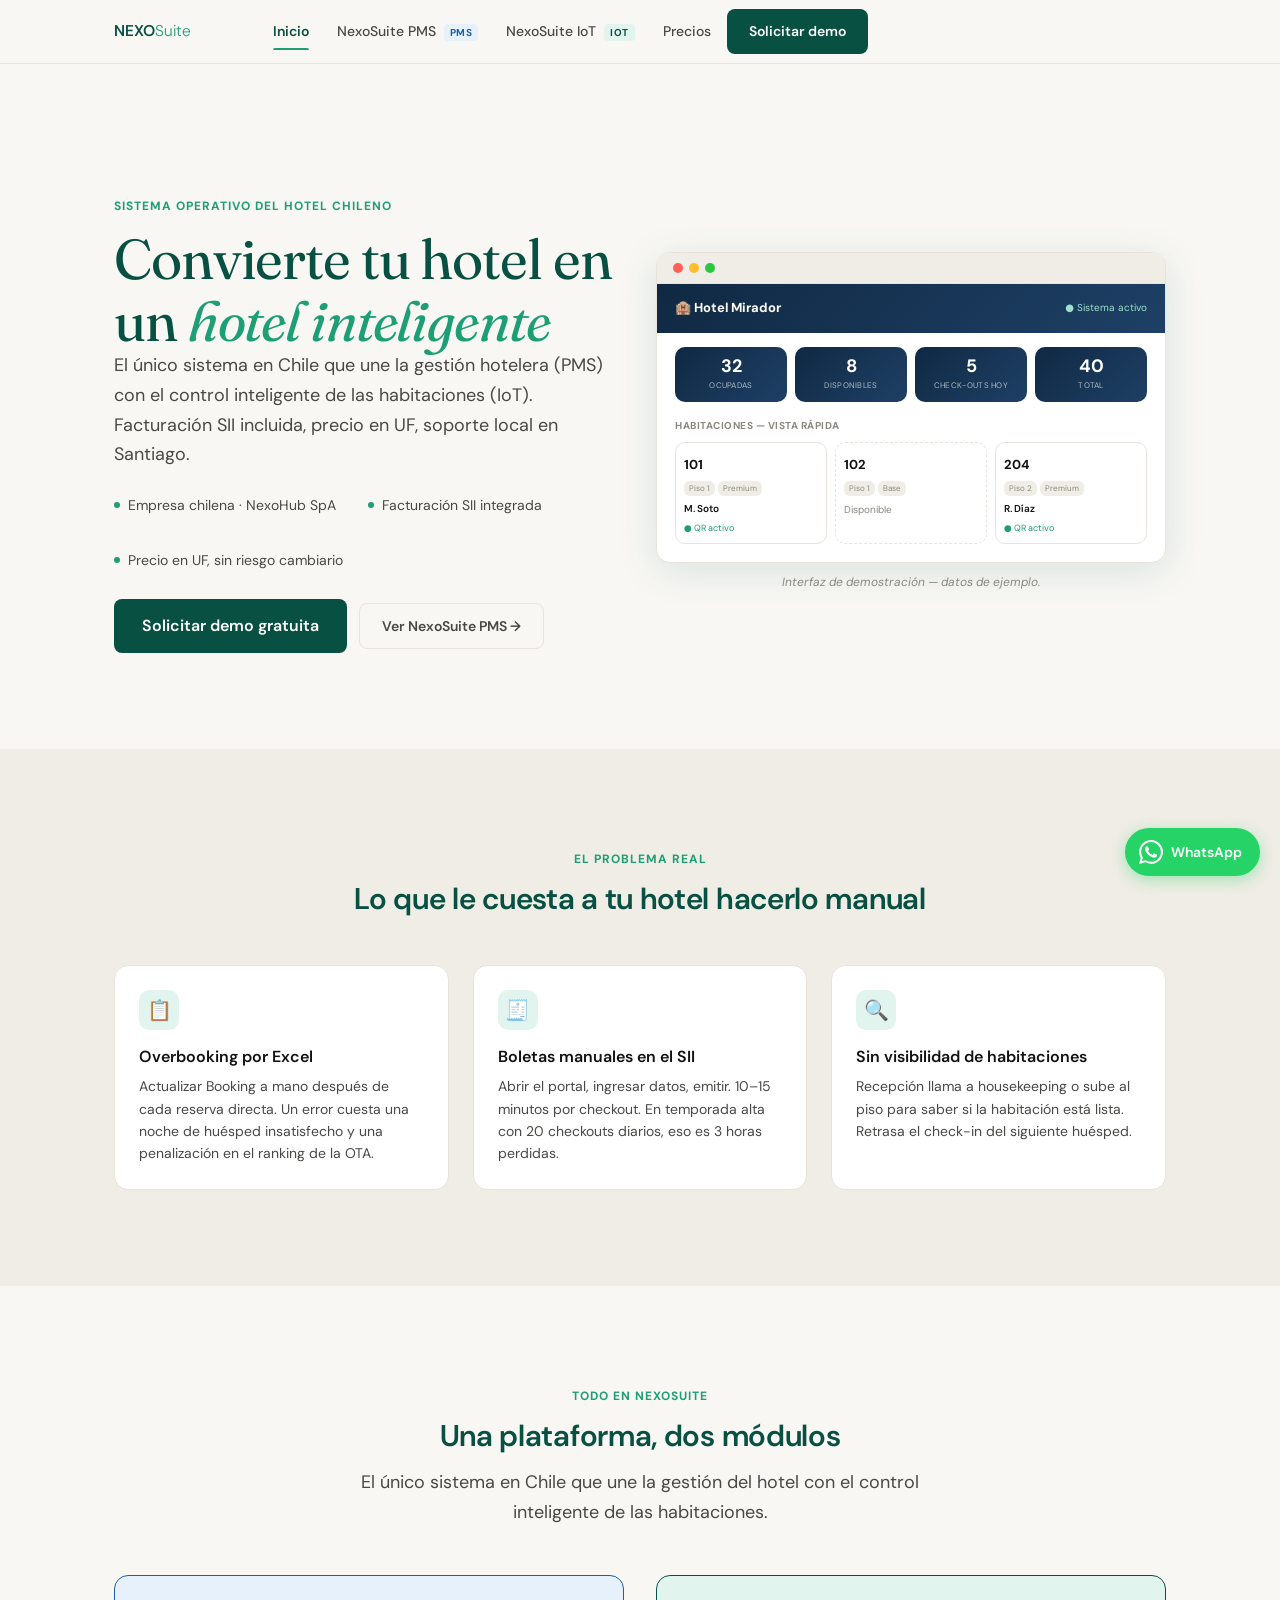
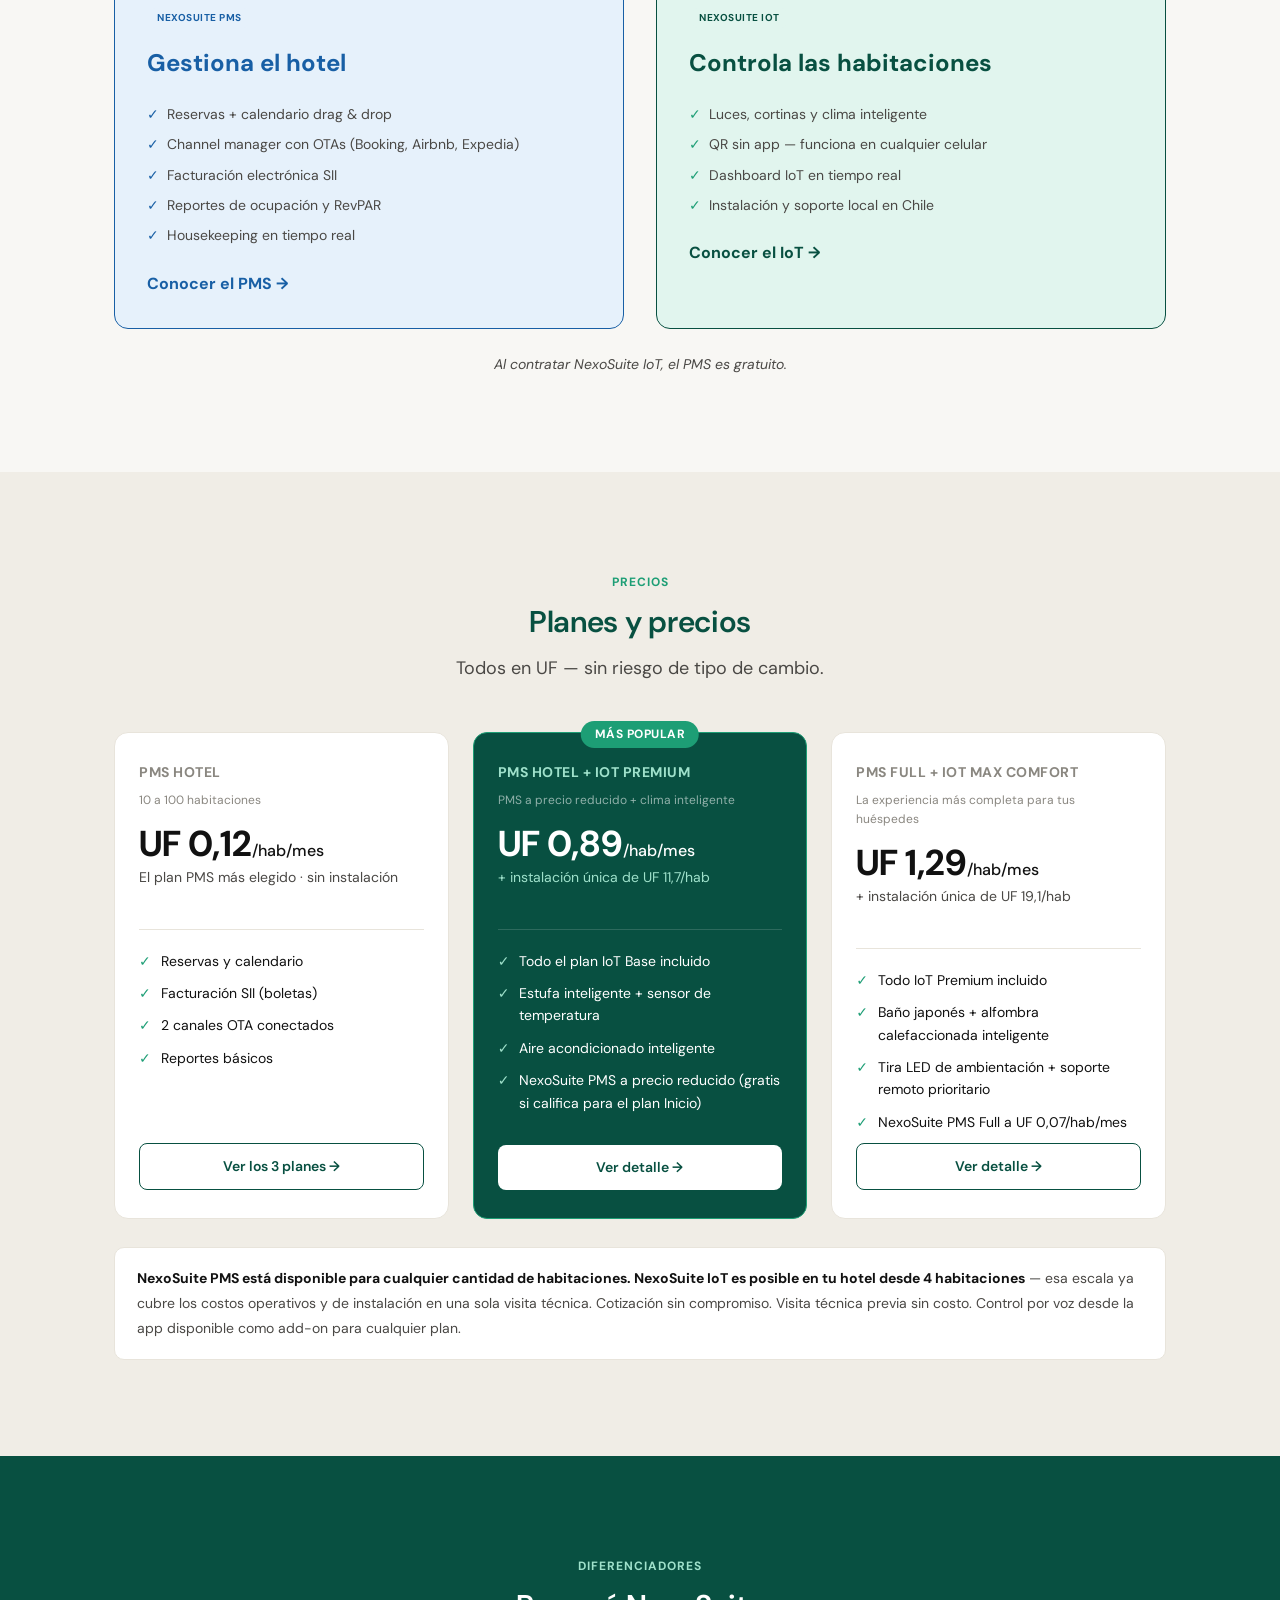
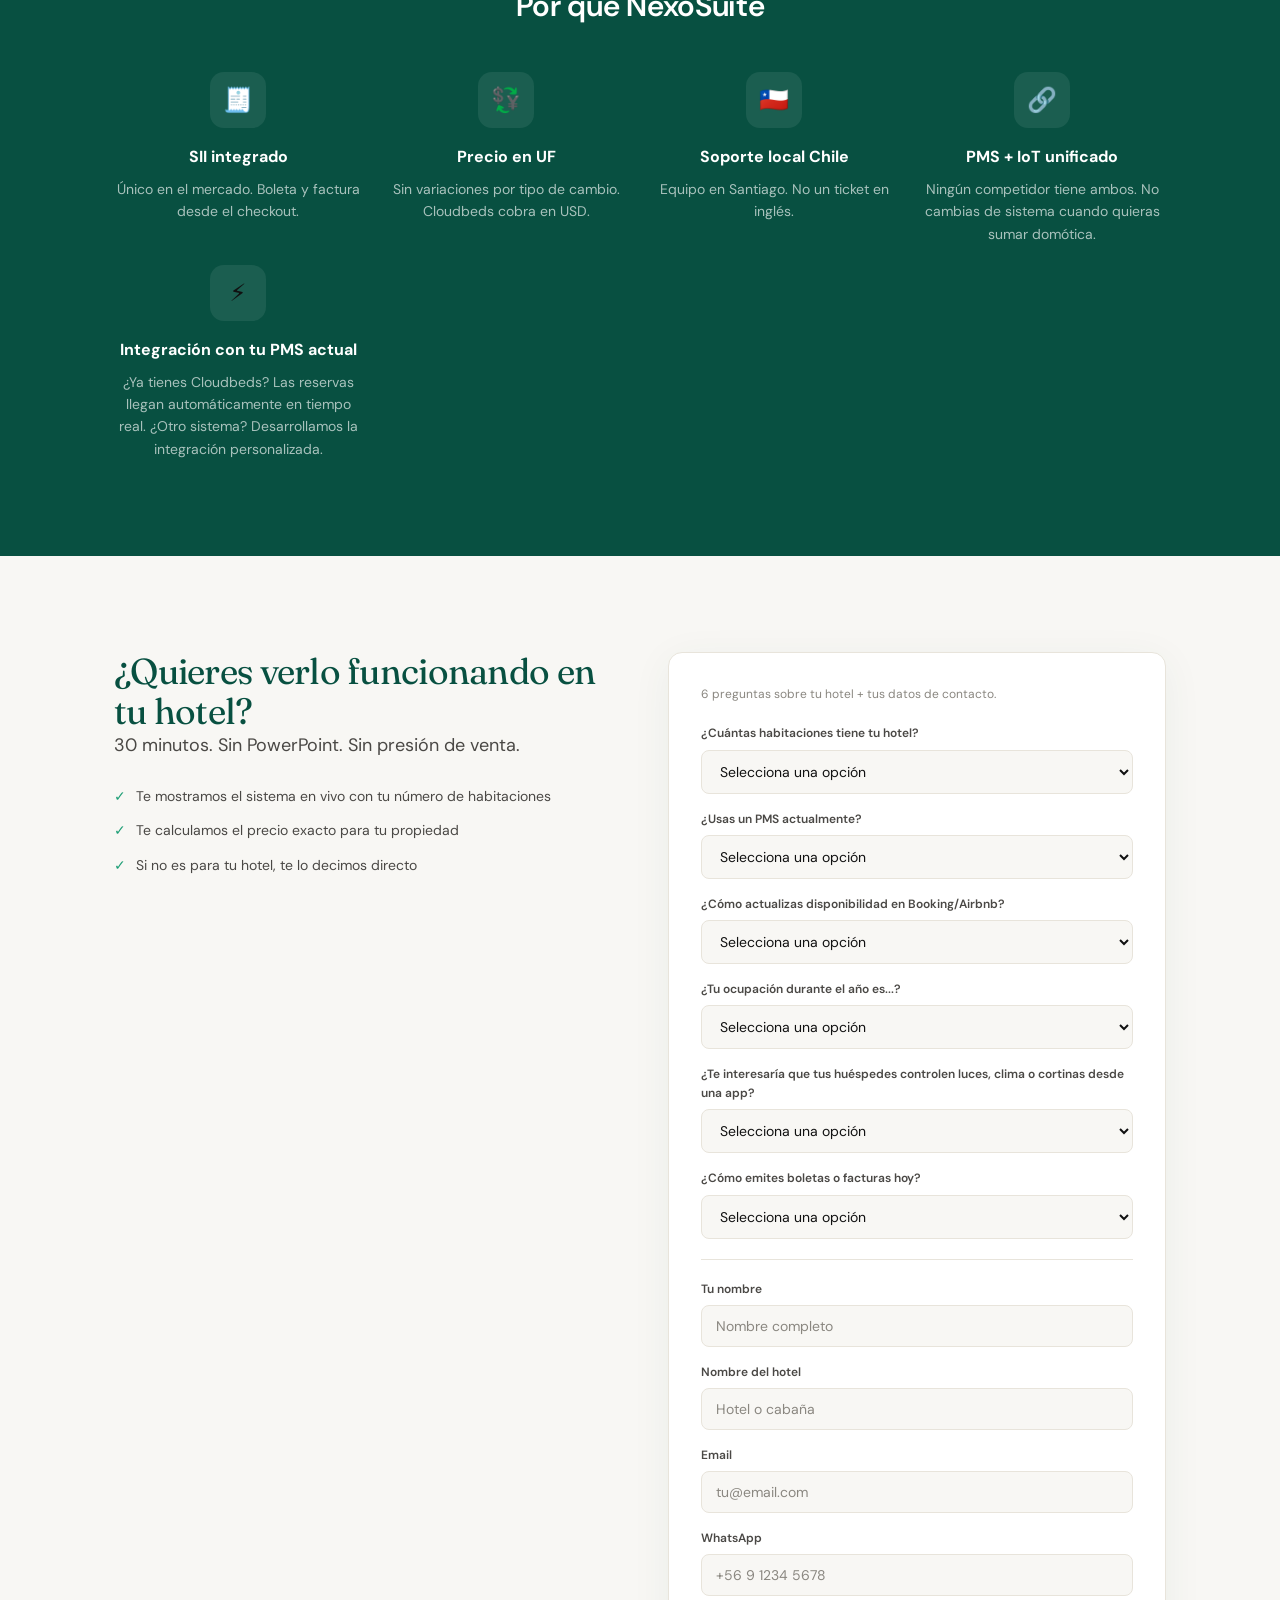
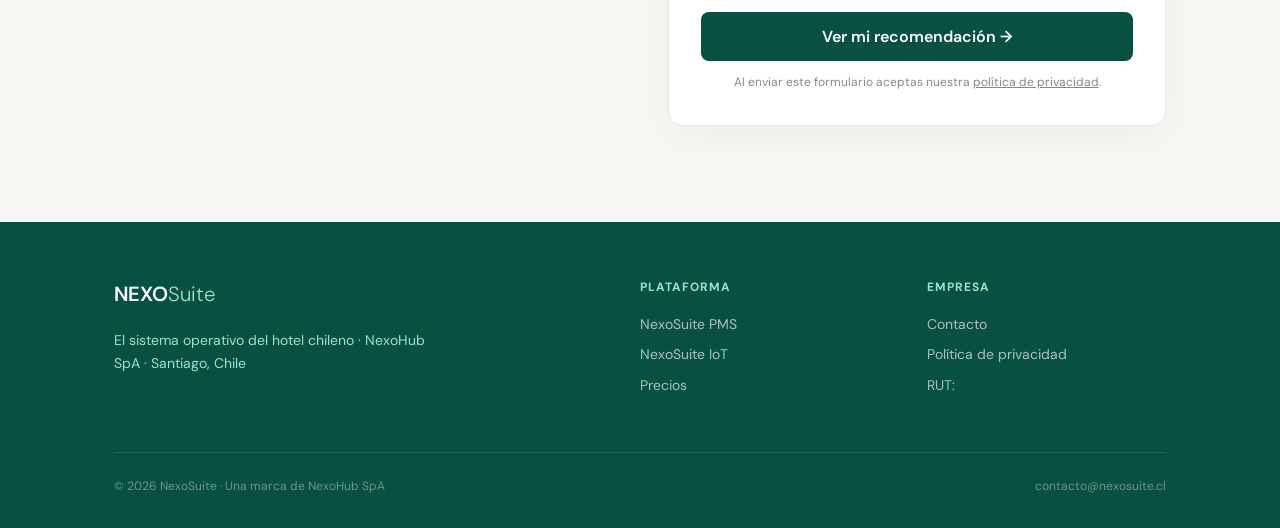
==== commit f28b29cc: "feat(landing): seccion de integraciones PMS con Cloudbeds y personalizadas pms.html: nueva seccion '" ====
--- a/index.html
+++ b/index.html
@@ -97,7 +97,7 @@
     <div class="grid-2">
       <div class="reveal">
         <span class="eyebrow">Sistema operativo del hotel chileno</span>
-        <h1 class="hero-headline">Bienvenido al <em>hotel inteligente</em></h1>
+        <h1 class="hero-headline">Convierte tu hotel en un <em>hotel inteligente</em></h1>
         <p class="lead">El único sistema en Chile que une la gestión hotelera (PMS) con el control inteligente de las habitaciones (IoT). Facturación SII incluida, precio en UF, soporte local en Santiago.</p>
         <div class="trust-bar" style="margin-top:24px">
           <span class="trust-item"><span class="trust-dot"></span> Empresa chilena · NexoHub SpA</span>
@@ -298,37 +298,11 @@
         <h3>PMS + IoT unificado</h3>
         <p>Ningún competidor tiene ambos. No cambias de sistema cuando quieras sumar domótica.</p>
       </div>
-    </div>
-  </div>
-</section>
-
-<!-- HOTELES PILOTO (prueba social honesta — sin clientes que mostrar todavía) -->
-<section class="section section-surface">
-  <div class="container">
-    <div class="section-head text-center reveal">
-      <span class="eyebrow">Etapa actual</span>
-      <h2 class="section-headline">Estamos eligiendo nuestros primeros hoteles piloto en Chile</h2>
-      <p class="lead mx-auto">NexoSuite es nueva. Preferimos decirlo directo a inventar casos de éxito que no existen — y a cambio, los primeros hoteles que entren reciben condiciones que después no vamos a repetir.</p>
-    </div>
-    <div class="grid-3">
-      <div class="card reveal">
-        <div class="card-icon">🤝</div>
-        <div class="card-title">Precio de fundador</div>
-        <div class="card-body">Condiciones preferentes y bloqueadas en el tiempo para los primeros hoteles, antes de que el precio estándar entre en régimen.</div>
-      </div>
-      <div class="card reveal reveal-delay-1">
-        <div class="card-icon">🛠️</div>
-        <div class="card-title">Implementación acompañada</div>
-        <div class="card-body">El equipo que construyó el sistema participa directamente en tu instalación — no un manual genérico ni un call center.</div>
-      </div>
-      <div class="card reveal reveal-delay-2">
-        <div class="card-icon">🗣️</div>
-        <div class="card-title">Tu feedback define el producto</div>
-        <div class="card-body">Las próximas funciones se priorizan según lo que los primeros hoteles realmente necesiten, no según lo que asumimos desde afuera.</div>
-      </div>
-    </div>
-    <div class="text-center reveal" style="margin-top:32px">
-      <p class="lead" style="margin-bottom:0">¿Tienes dudas sobre instalación, compatibilidad o cómo funciona técnicamente? <a href="iot.html#faq" style="color:var(--c-teal);font-weight:600">Revisa las preguntas frecuentes →</a></p>
+      <div class="diff-item reveal reveal-delay-4">
+        <div class="diff-icon">⚡</div>
+        <h3>Integración con tu PMS actual</h3>
+        <p>¿Ya tienes Cloudbeds? Las reservas llegan automáticamente en tiempo real. ¿Otro sistema? Desarrollamos la integración personalizada.</p>
+      </div>
     </div>
   </div>
 </section>
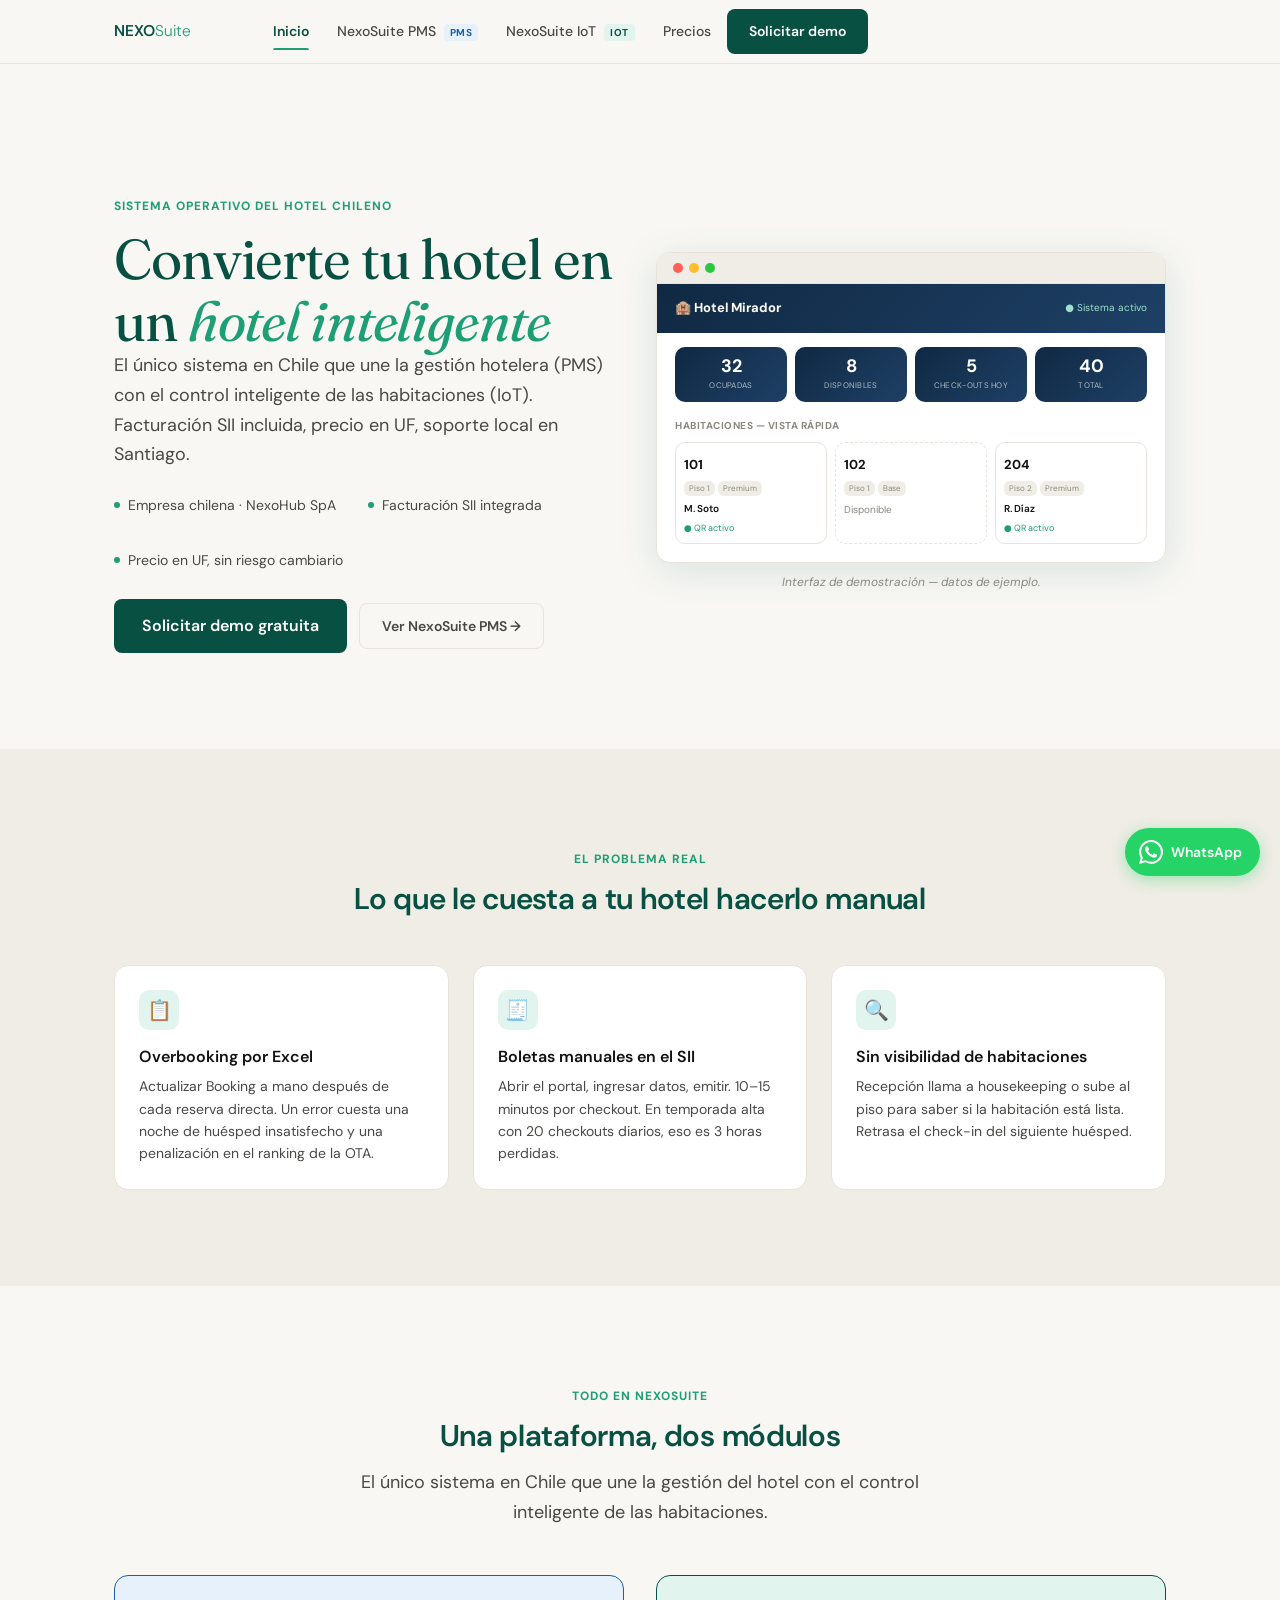
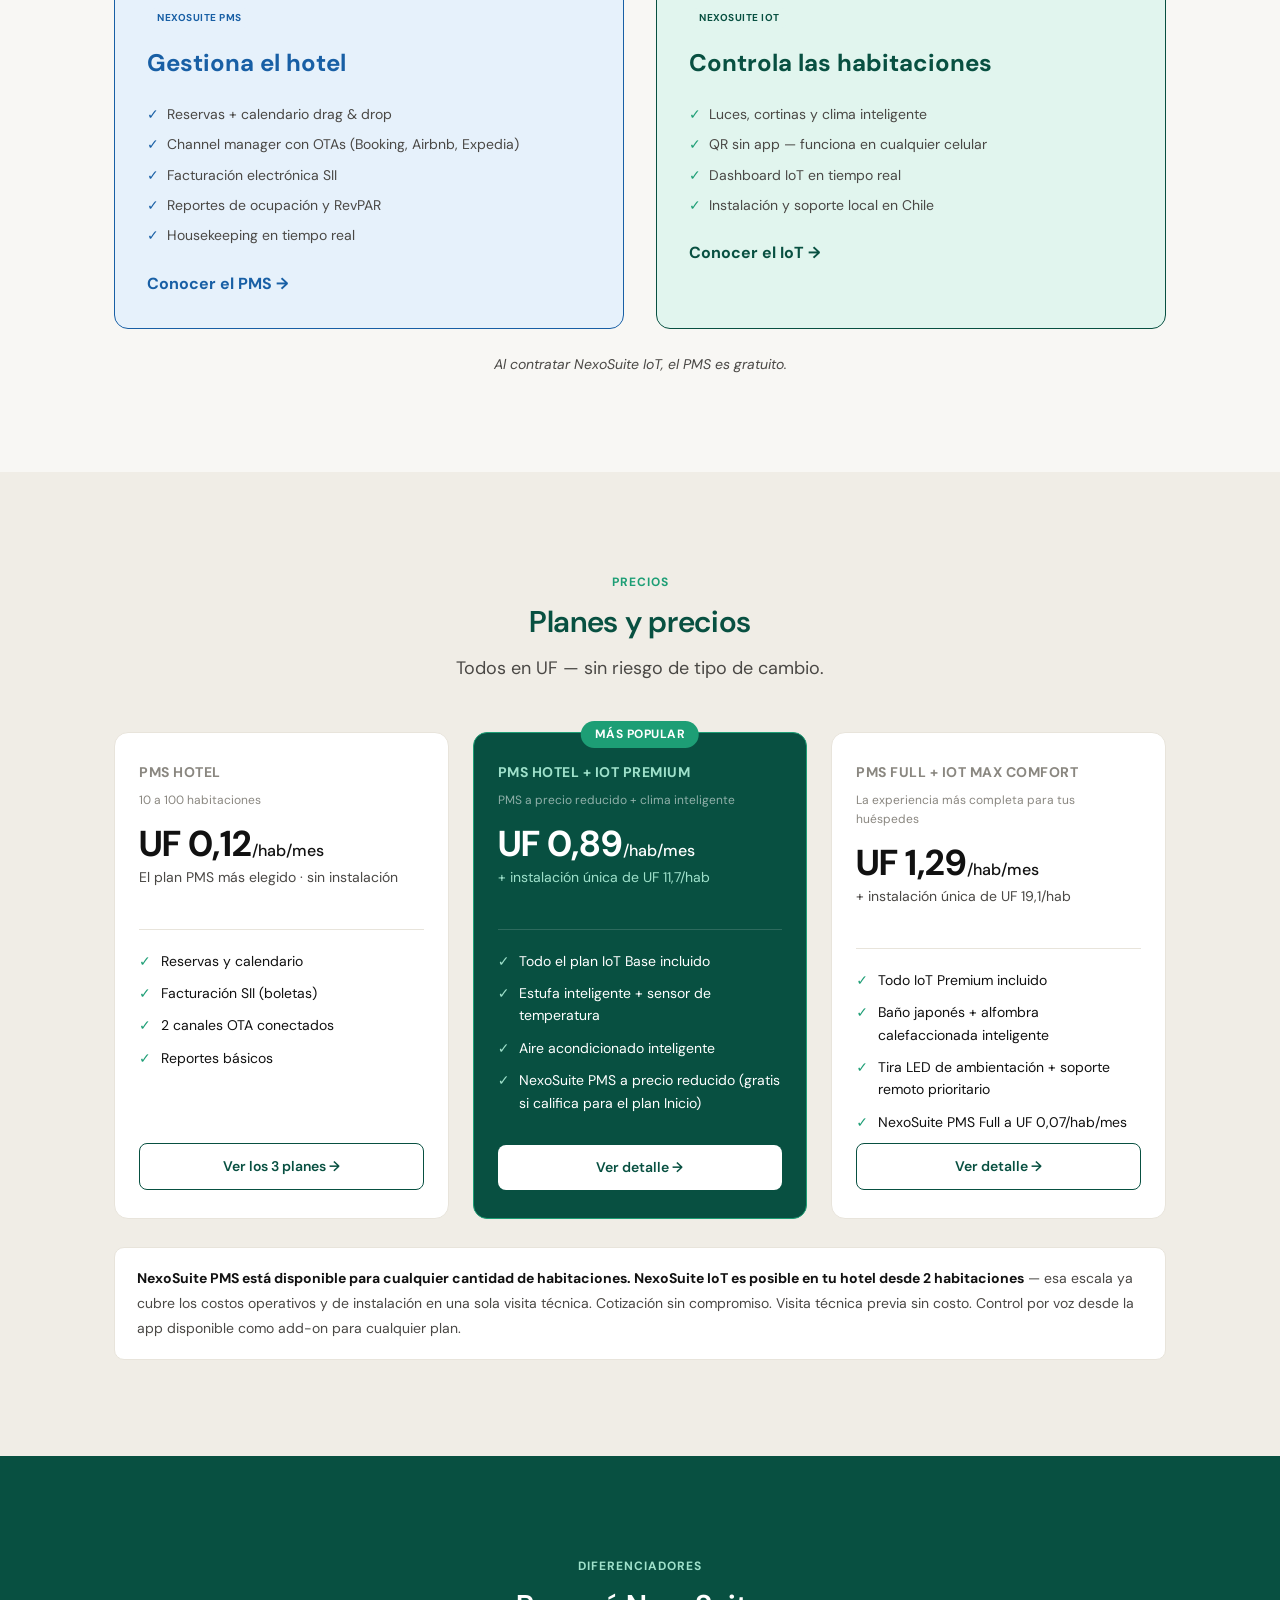
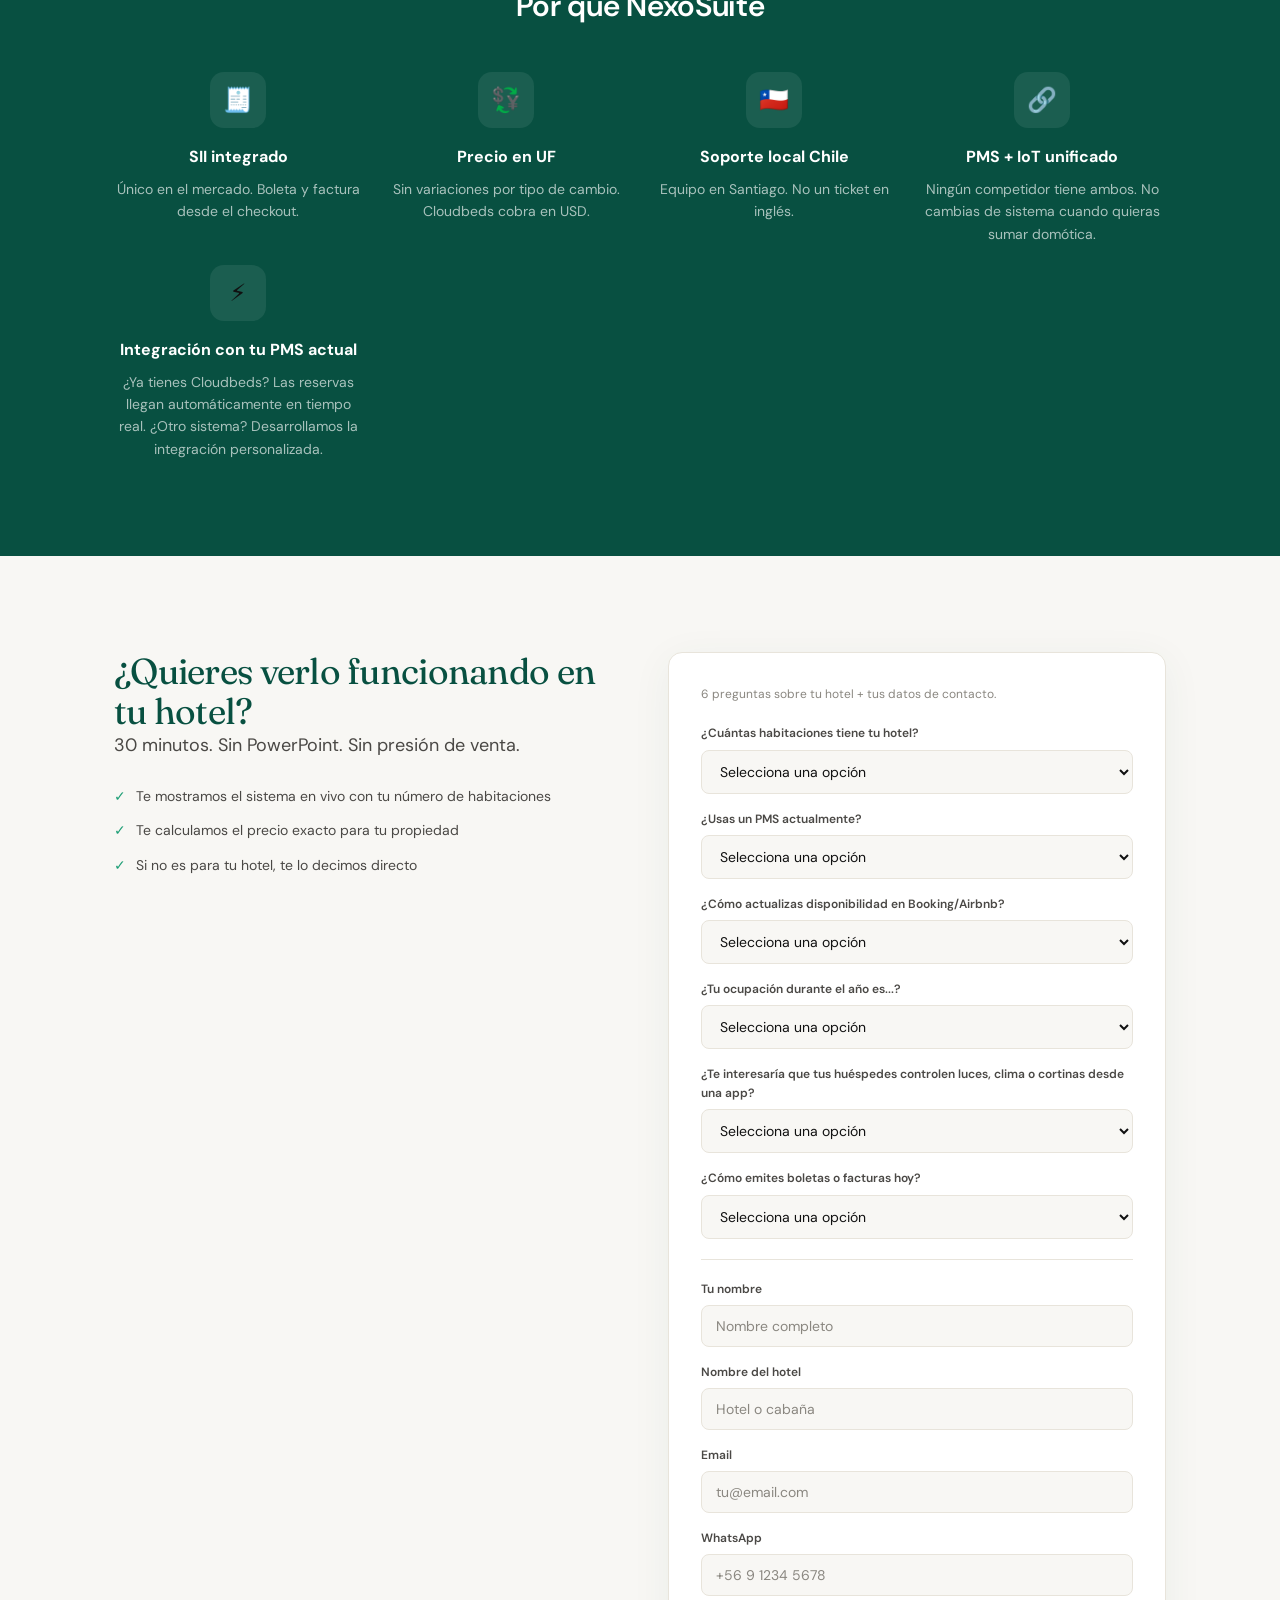
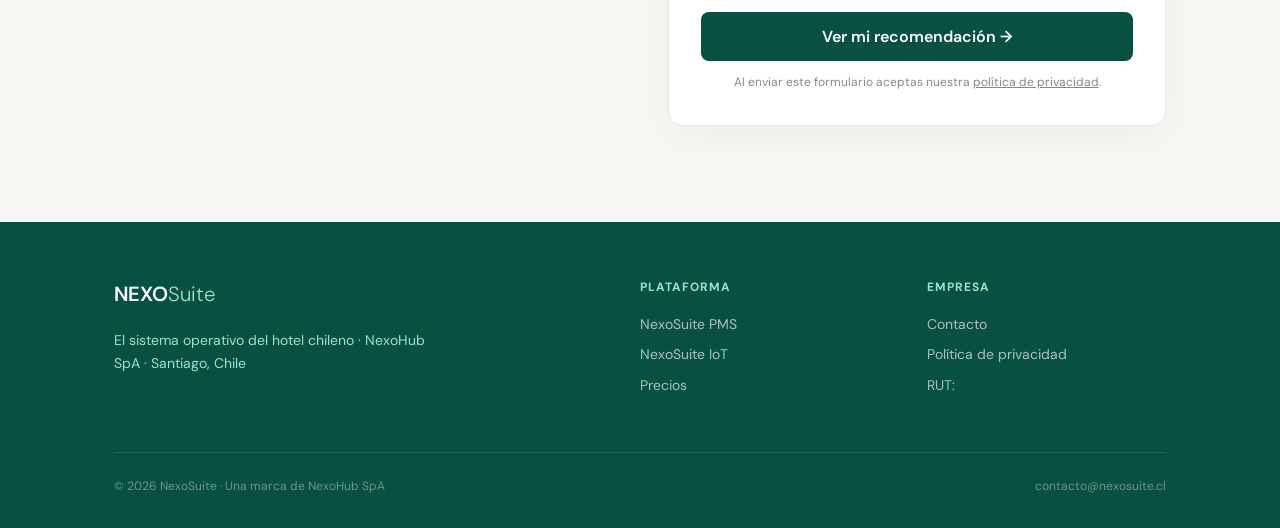
==== commit 70e55c13: "IoT: bajar el mínimo de 4 a 2 habitaciones NexoSuite IoT pasa a ser posible desde 2 habitaciones (an" ====
--- a/index.html
+++ b/index.html
@@ -265,7 +265,7 @@
       </div>
     </div>
     <div class="plan-disclaimer reveal">
-      <strong>NexoSuite PMS está disponible para cualquier cantidad de habitaciones. NexoSuite IoT es posible en tu hotel desde 4 habitaciones</strong> — esa escala ya cubre los costos operativos y de instalación en una sola visita técnica. Cotización sin compromiso. Visita técnica previa sin costo. Control por voz desde la app disponible como add-on para cualquier plan.
+      <strong>NexoSuite PMS está disponible para cualquier cantidad de habitaciones. NexoSuite IoT es posible en tu hotel desde 2 habitaciones</strong> — esa escala ya cubre los costos operativos y de instalación en una sola visita técnica. Cotización sin compromiso. Visita técnica previa sin costo. Control por voz desde la app disponible como add-on para cualquier plan.
     </div>
   </div>
 </section>
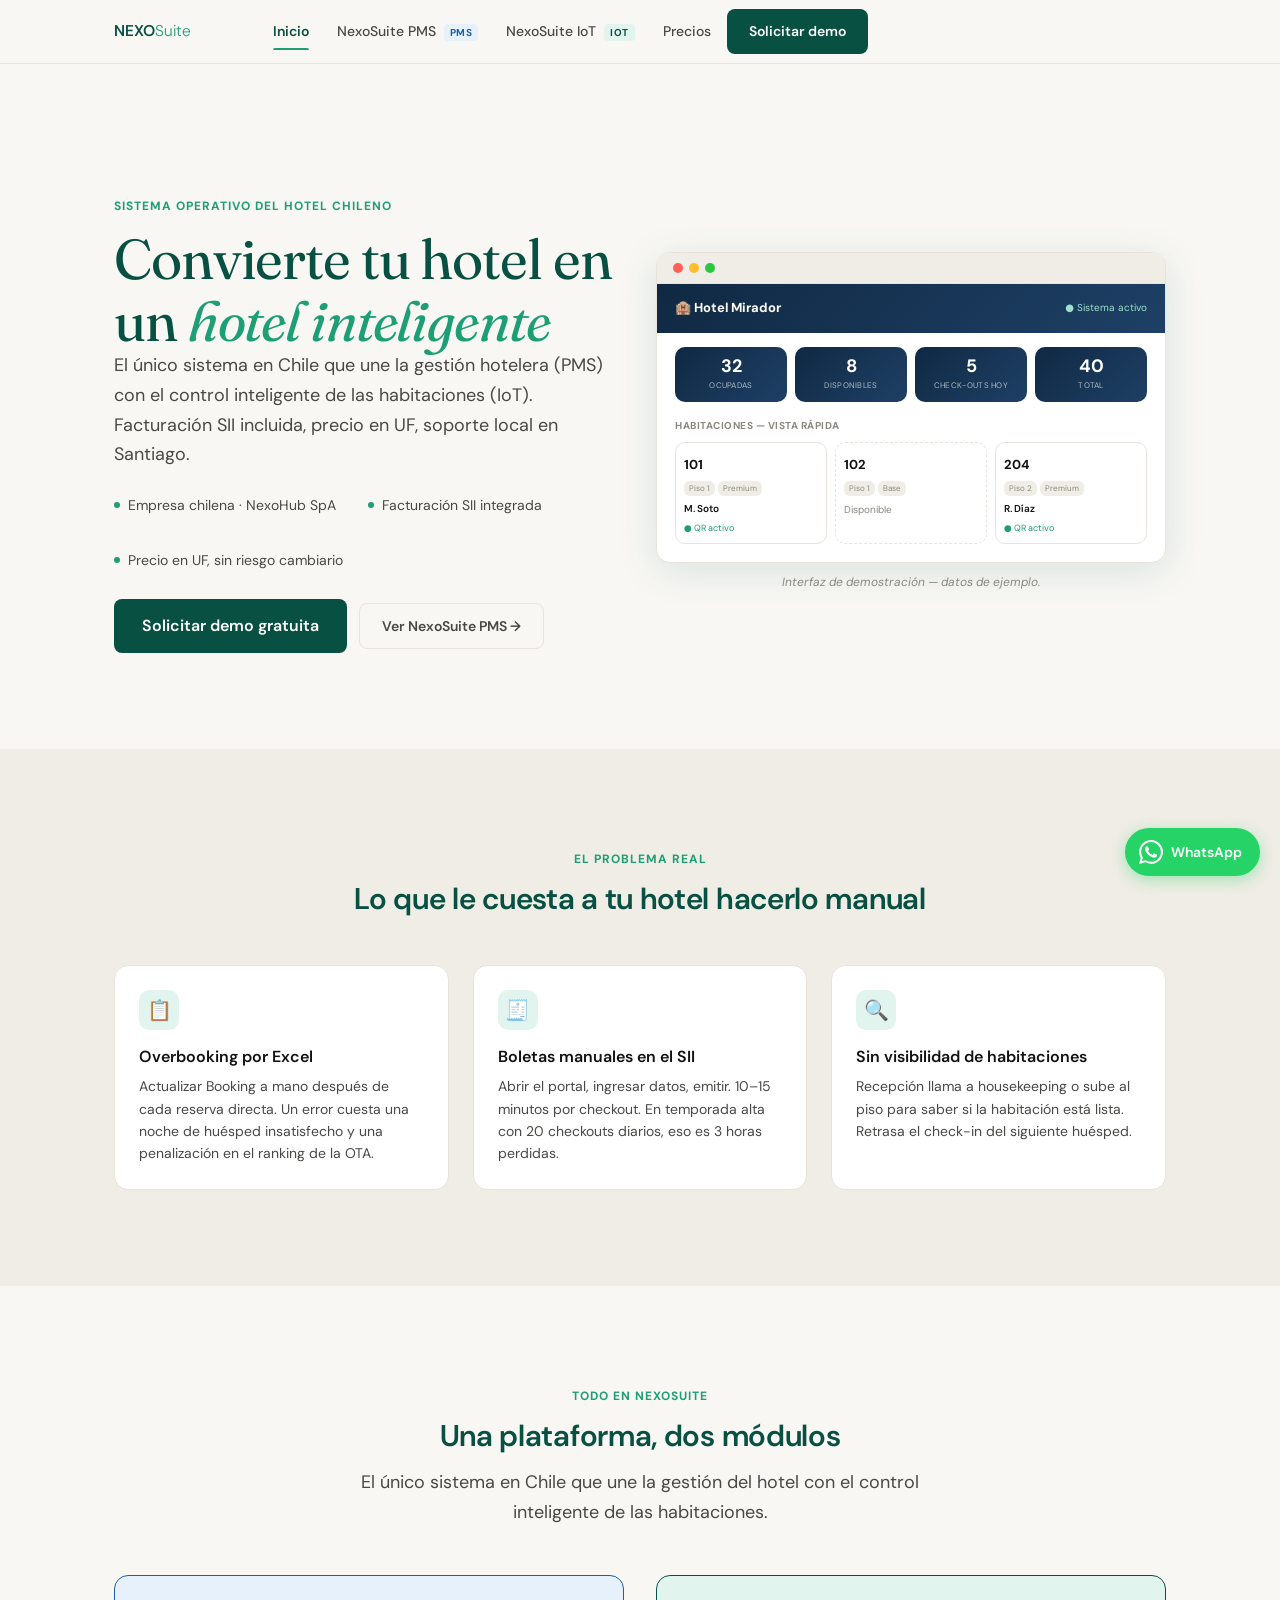
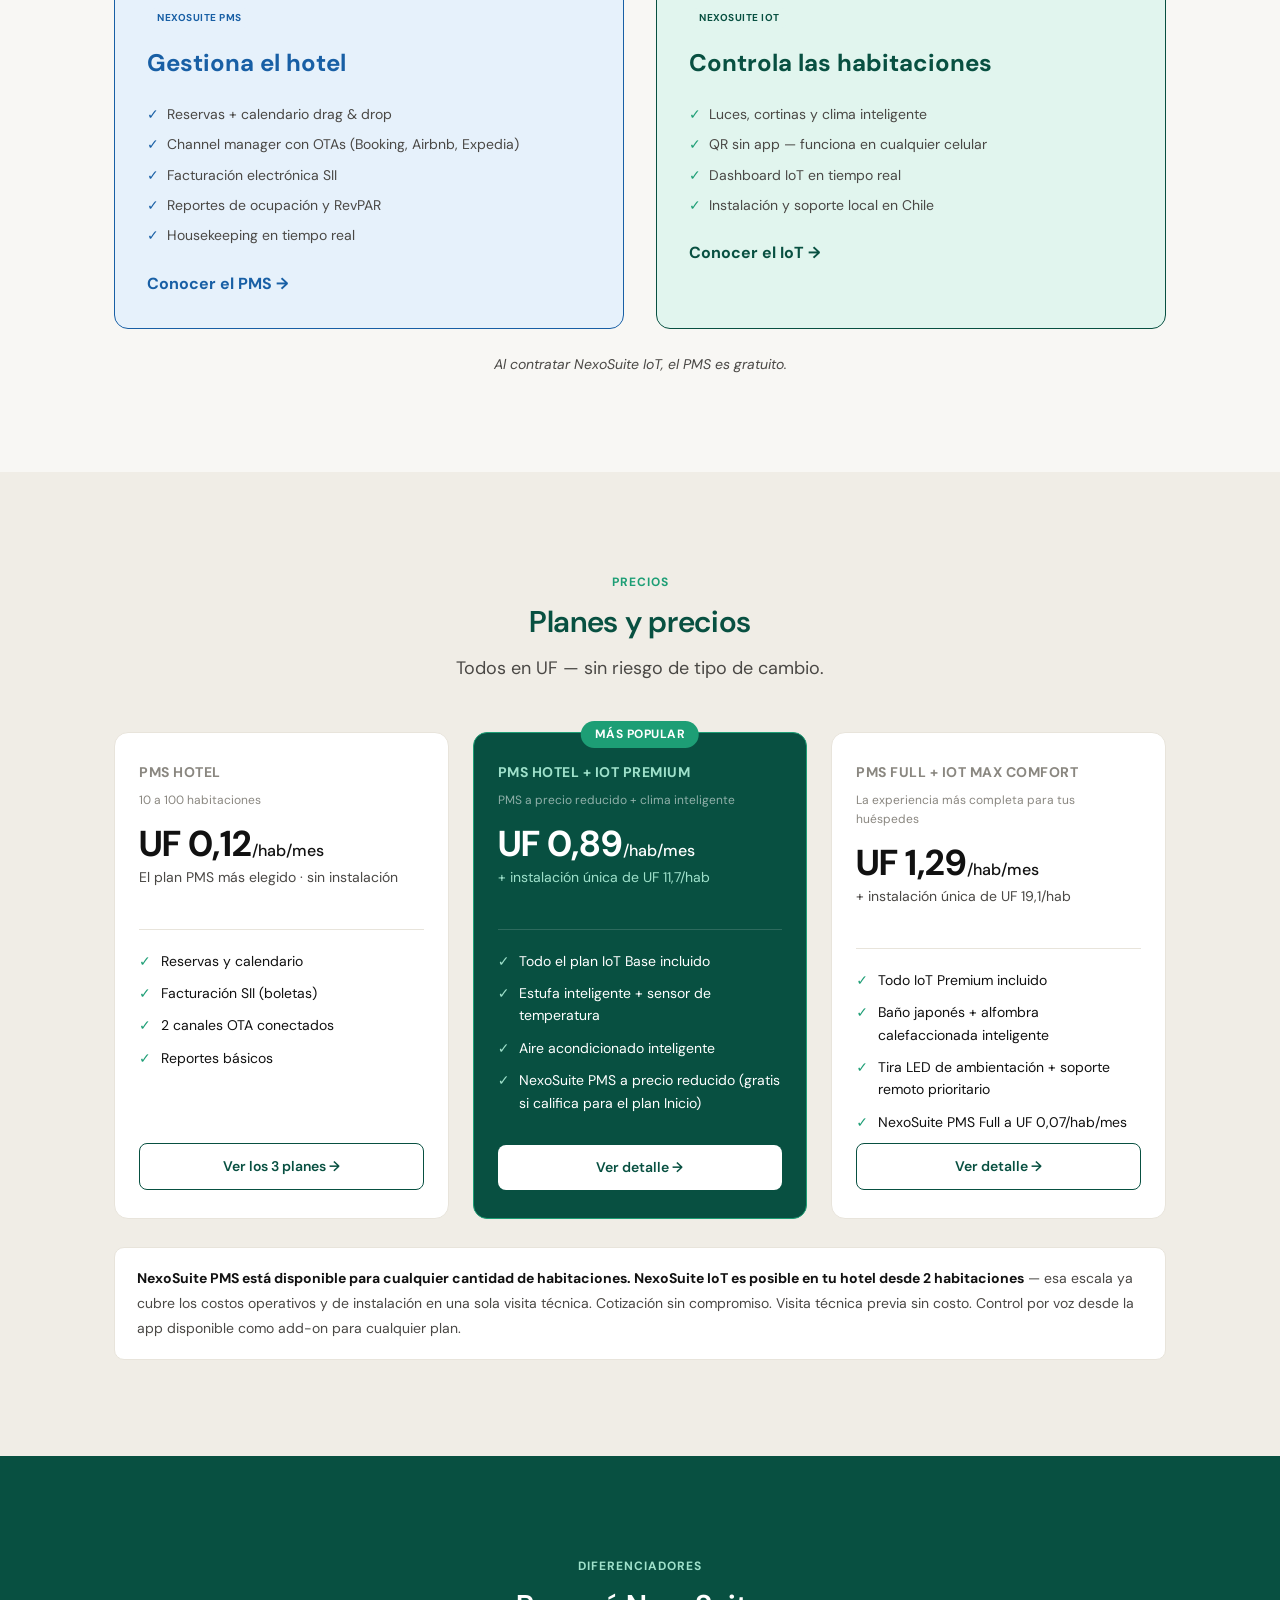
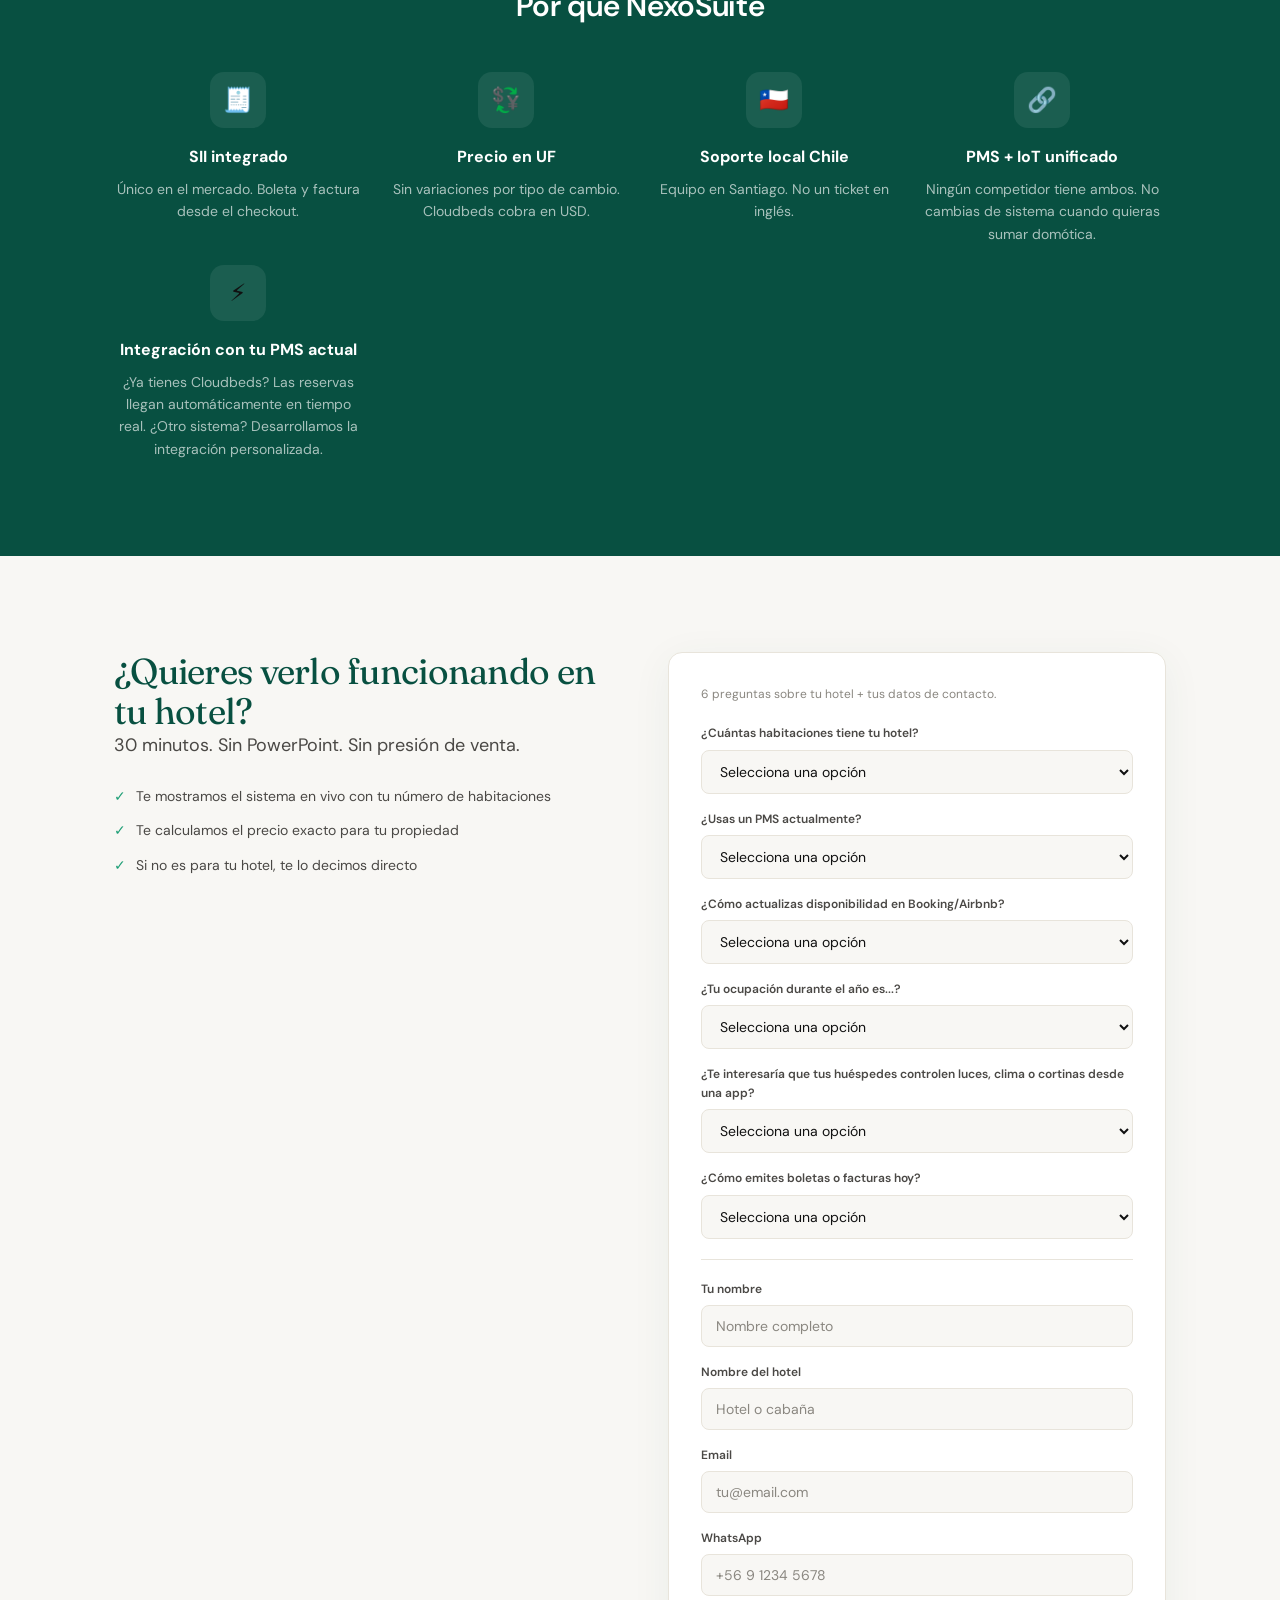
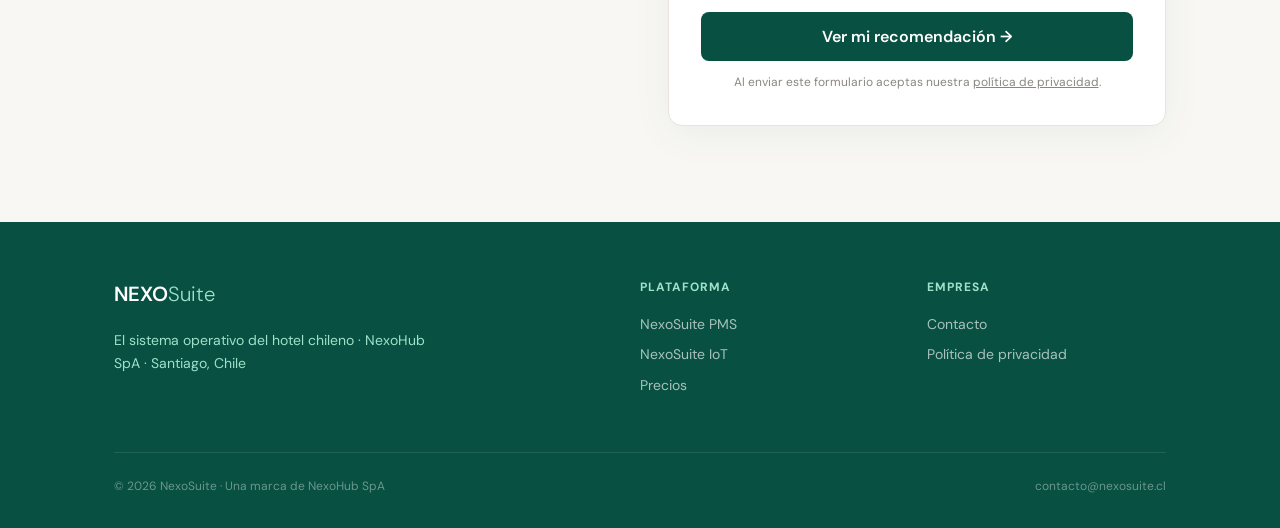
==== commit 61ba97c2: "Landing: WhatsApp real, imagen OG y quitar el "RUT:" vacío P3 — El FAB de las 4 páginas apuntaba a w" ====
--- a/index.html
+++ b/index.html
@@ -15,7 +15,6 @@
 <meta property="og:description" content="PMS + habitaciones inteligentes en una sola plataforma. Precio en UF, soporte local Chile, facturación SII incluida.">
 <meta property="og:url" content="https://3dcommercecl.github.io/nexoiotlanding/">
 <meta property="og:image" content="https://3dcommercecl.github.io/nexoiotlanding/assets/og-nexosuite.png">
-<!-- COMPLETAR: crear assets/og-nexosuite.png (1200x630px) -->
 <meta property="og:locale" content="es_CL">
 <meta name="twitter:card" content="summary_large_image">
 <meta name="twitter:title" content="NexoSuite — El sistema operativo del hotel chileno">
@@ -441,7 +440,8 @@
         <a href="index.html#contacto" class="footer-link">Contacto</a>
         <a href="politica-privacidad.html" class="footer-link">Política de privacidad</a>
         <!-- COMPLETAR: RUT NexoHub SpA -->
-        <span class="footer-link" style="margin-bottom:0">RUT: <!-- COMPLETAR: XX.XXX.XXX-X --></span>
+        <!-- RUT de la empresa: agregar cuando esté disponible.
+           <span class="footer-link" style="margin-bottom:0">RUT: 99.999.999-9</span> -->
       </div>
     </div>
     <div class="footer-bottom">
@@ -452,7 +452,7 @@
 </footer>
 
 <!-- WHATSAPP FAB — COMPLETAR: reemplazar XXXXXXXXX con el número real (sin el +) -->
-<a href="https://wa.me/56XXXXXXXXX?text=Hola%2C%20me%20interesa%20conocer%20m%C3%A1s%20sobre%20NexoSuite" class="wa-fab" target="_blank" rel="noopener" aria-label="Escríbenos por WhatsApp">
+<a href="https://wa.me/56998183749?text=Hola%2C%20me%20interesa%20conocer%20m%C3%A1s%20sobre%20NexoSuite" class="wa-fab" target="_blank" rel="noopener" aria-label="Escríbenos por WhatsApp">
   <svg xmlns="http://www.w3.org/2000/svg" viewBox="0 0 24 24" fill="currentColor" width="24" height="24">
     <path d="M17.472 14.382c-.297-.149-1.758-.867-2.03-.967-.273-.099-.471-.148-.67.15-.197.297-.767.966-.94 1.164-.173.199-.347.223-.644.075-.297-.15-1.255-.463-2.39-1.475-.883-.788-1.48-1.761-1.653-2.059-.173-.297-.018-.458.13-.606.134-.133.298-.347.446-.52.149-.174.198-.298.298-.497.099-.198.05-.371-.025-.52-.075-.149-.669-1.612-.916-2.207-.242-.579-.487-.5-.669-.51-.173-.008-.371-.01-.57-.01-.198 0-.52.074-.792.372-.272.297-1.04 1.016-1.04 2.479 0 1.462 1.065 2.875 1.213 3.074.149.198 2.096 3.2 5.077 4.487.709.306 1.262.489 1.694.625.712.227 1.36.195 1.871.118.571-.085 1.758-.719 2.006-1.413.248-.694.248-1.289.173-1.413-.074-.124-.272-.198-.57-.347m-5.421 7.403h-.004a9.87 9.87 0 01-5.031-1.378l-.361-.214-3.741.982.998-3.648-.235-.374a9.86 9.86 0 01-1.51-5.26c.001-5.45 4.436-9.884 9.888-9.884 2.64 0 5.122 1.03 6.988 2.898a9.825 9.825 0 012.893 6.994c-.003 5.45-4.437 9.884-9.885 9.884m8.413-18.297A11.815 11.815 0 0012.05 0C5.495 0 .16 5.335.157 11.892c0 2.096.547 4.142 1.588 5.945L.057 24l6.305-1.654a11.882 11.882 0 005.683 1.448h.005c6.554 0 11.89-5.335 11.893-11.893a11.821 11.821 0 00-3.48-8.413z"/>
   </svg>
